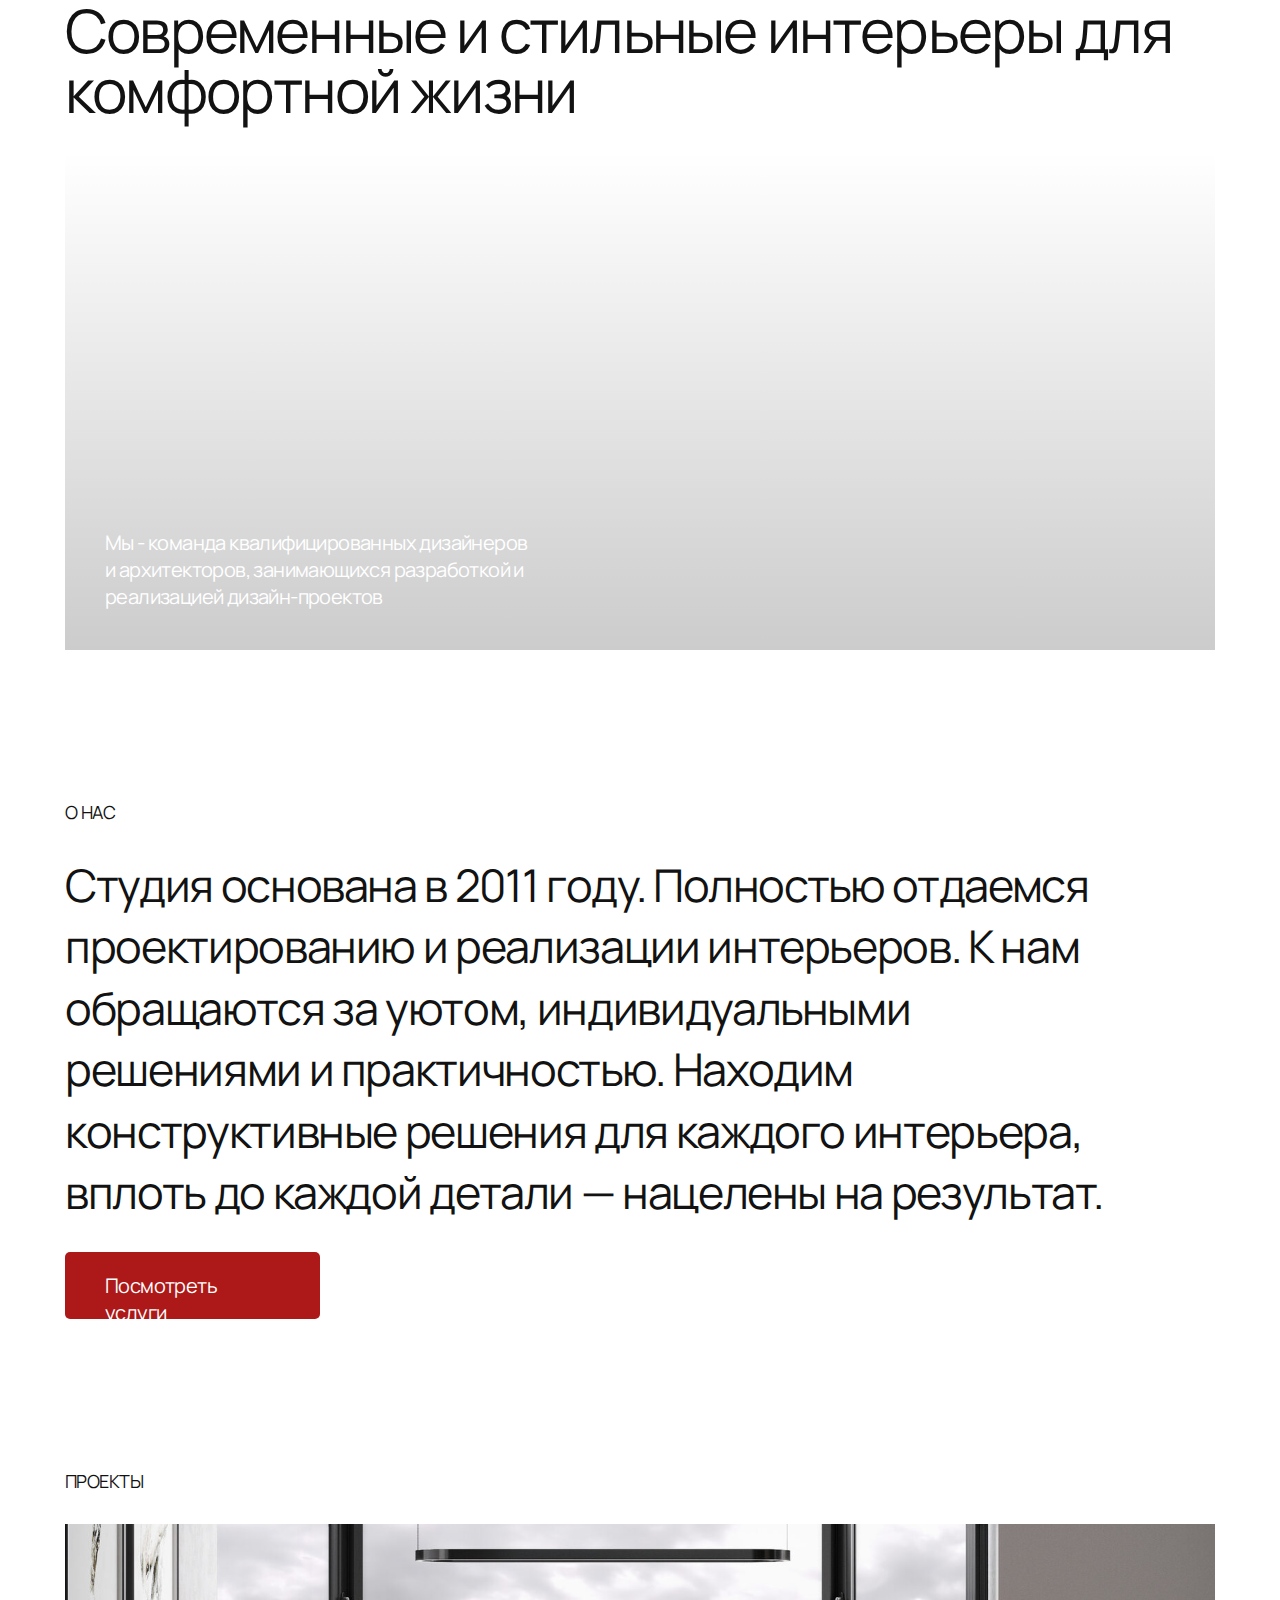
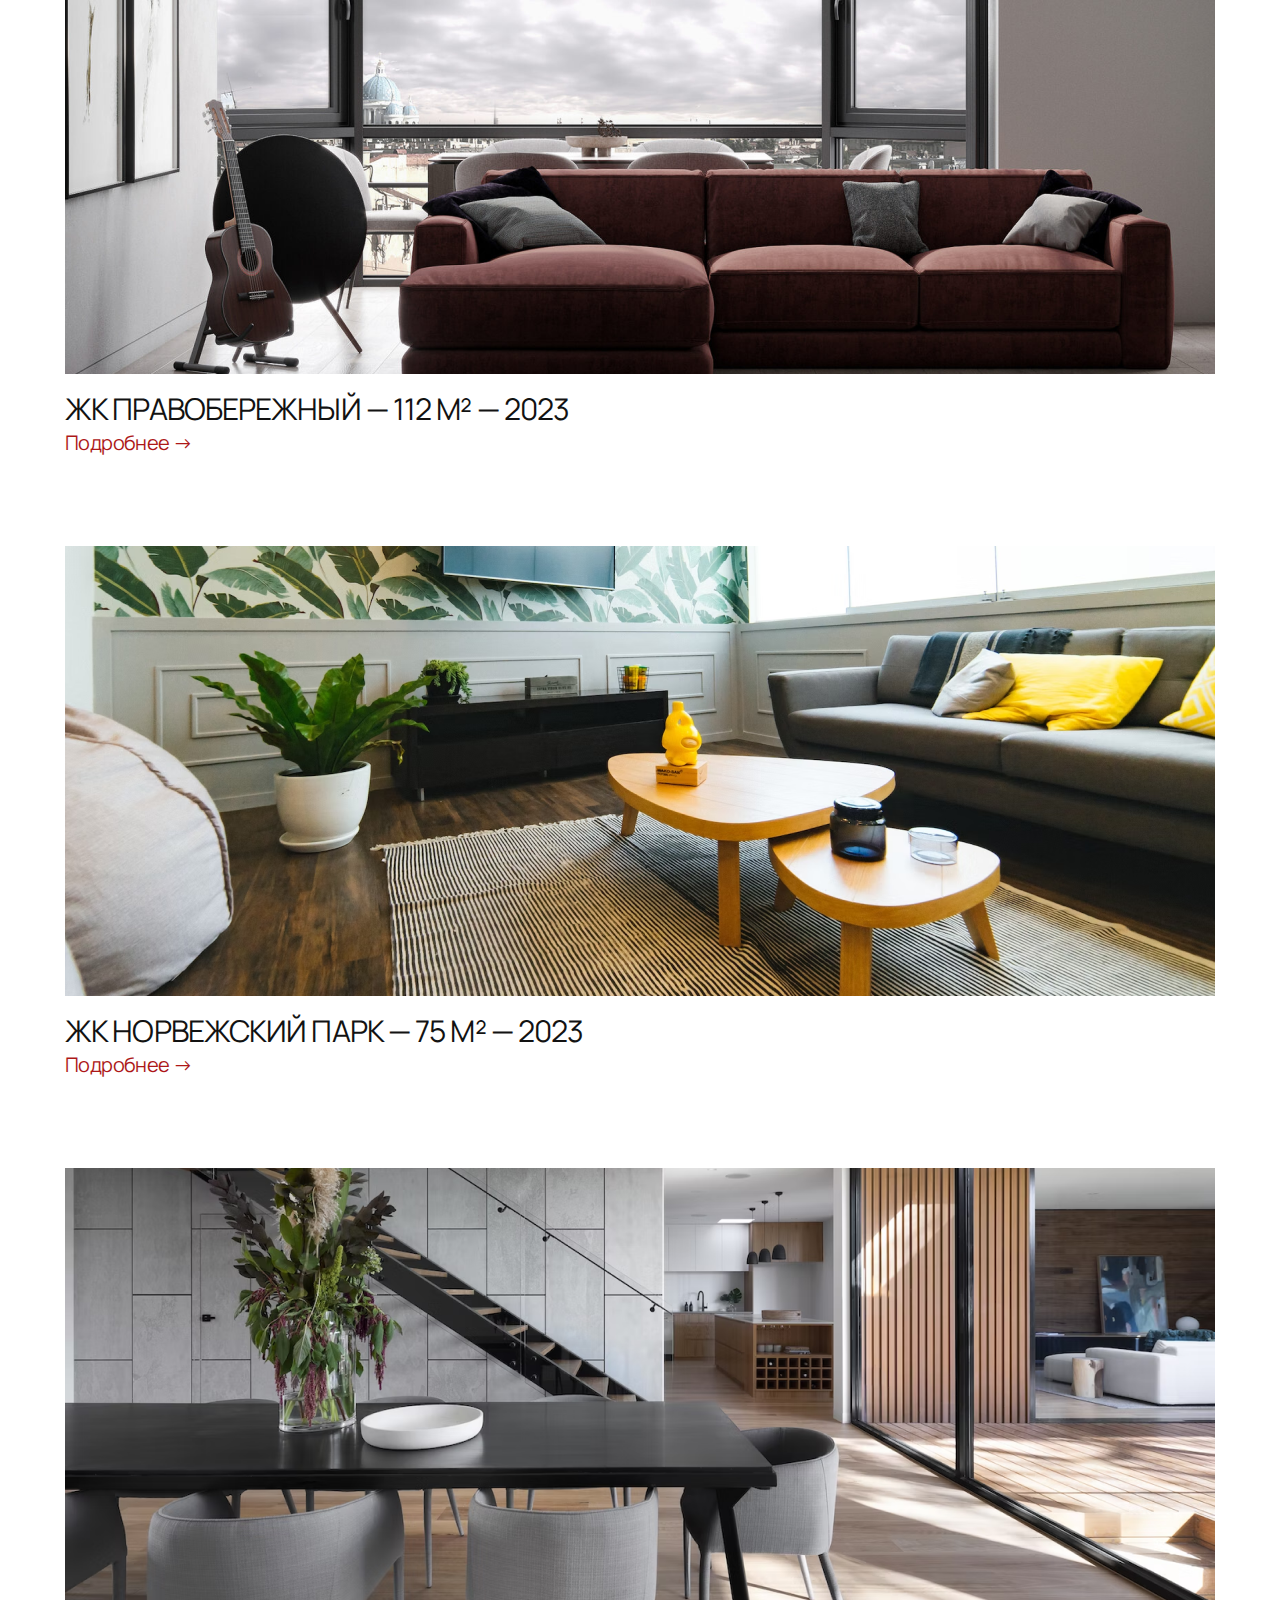
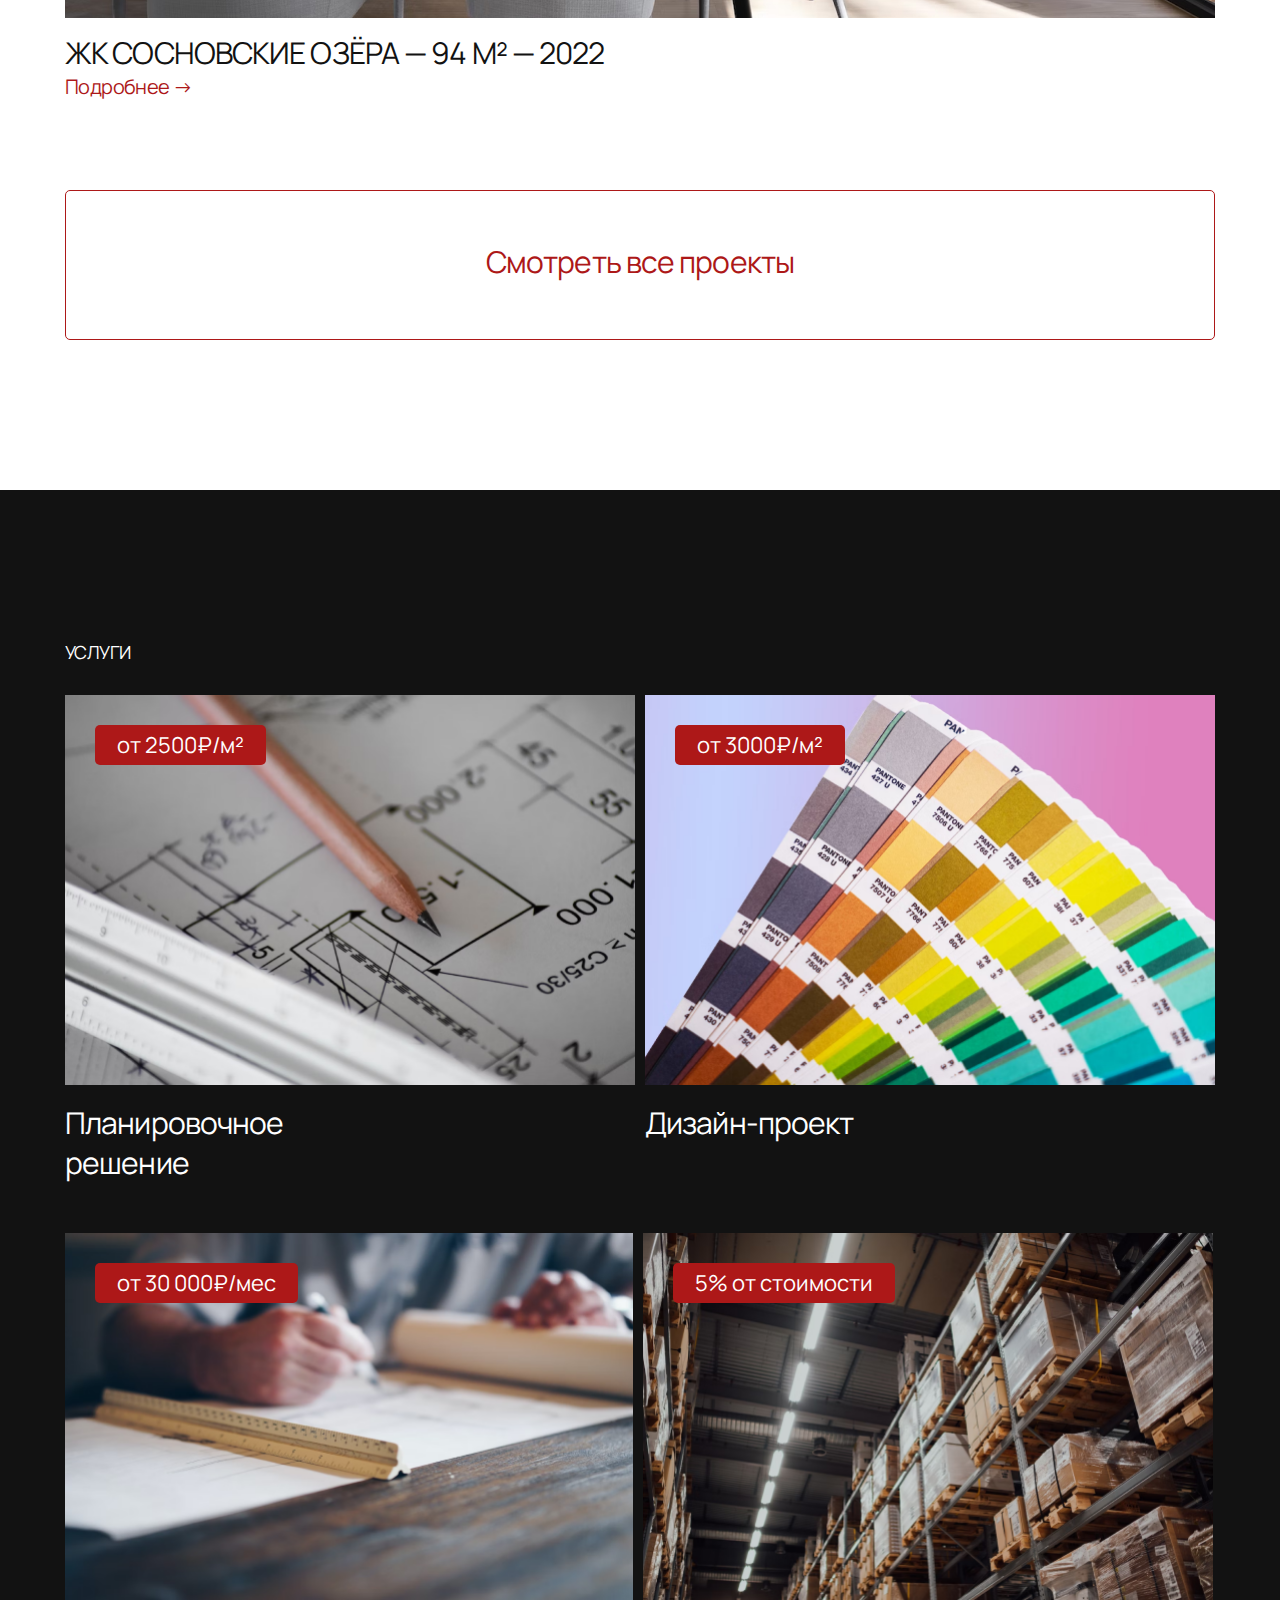
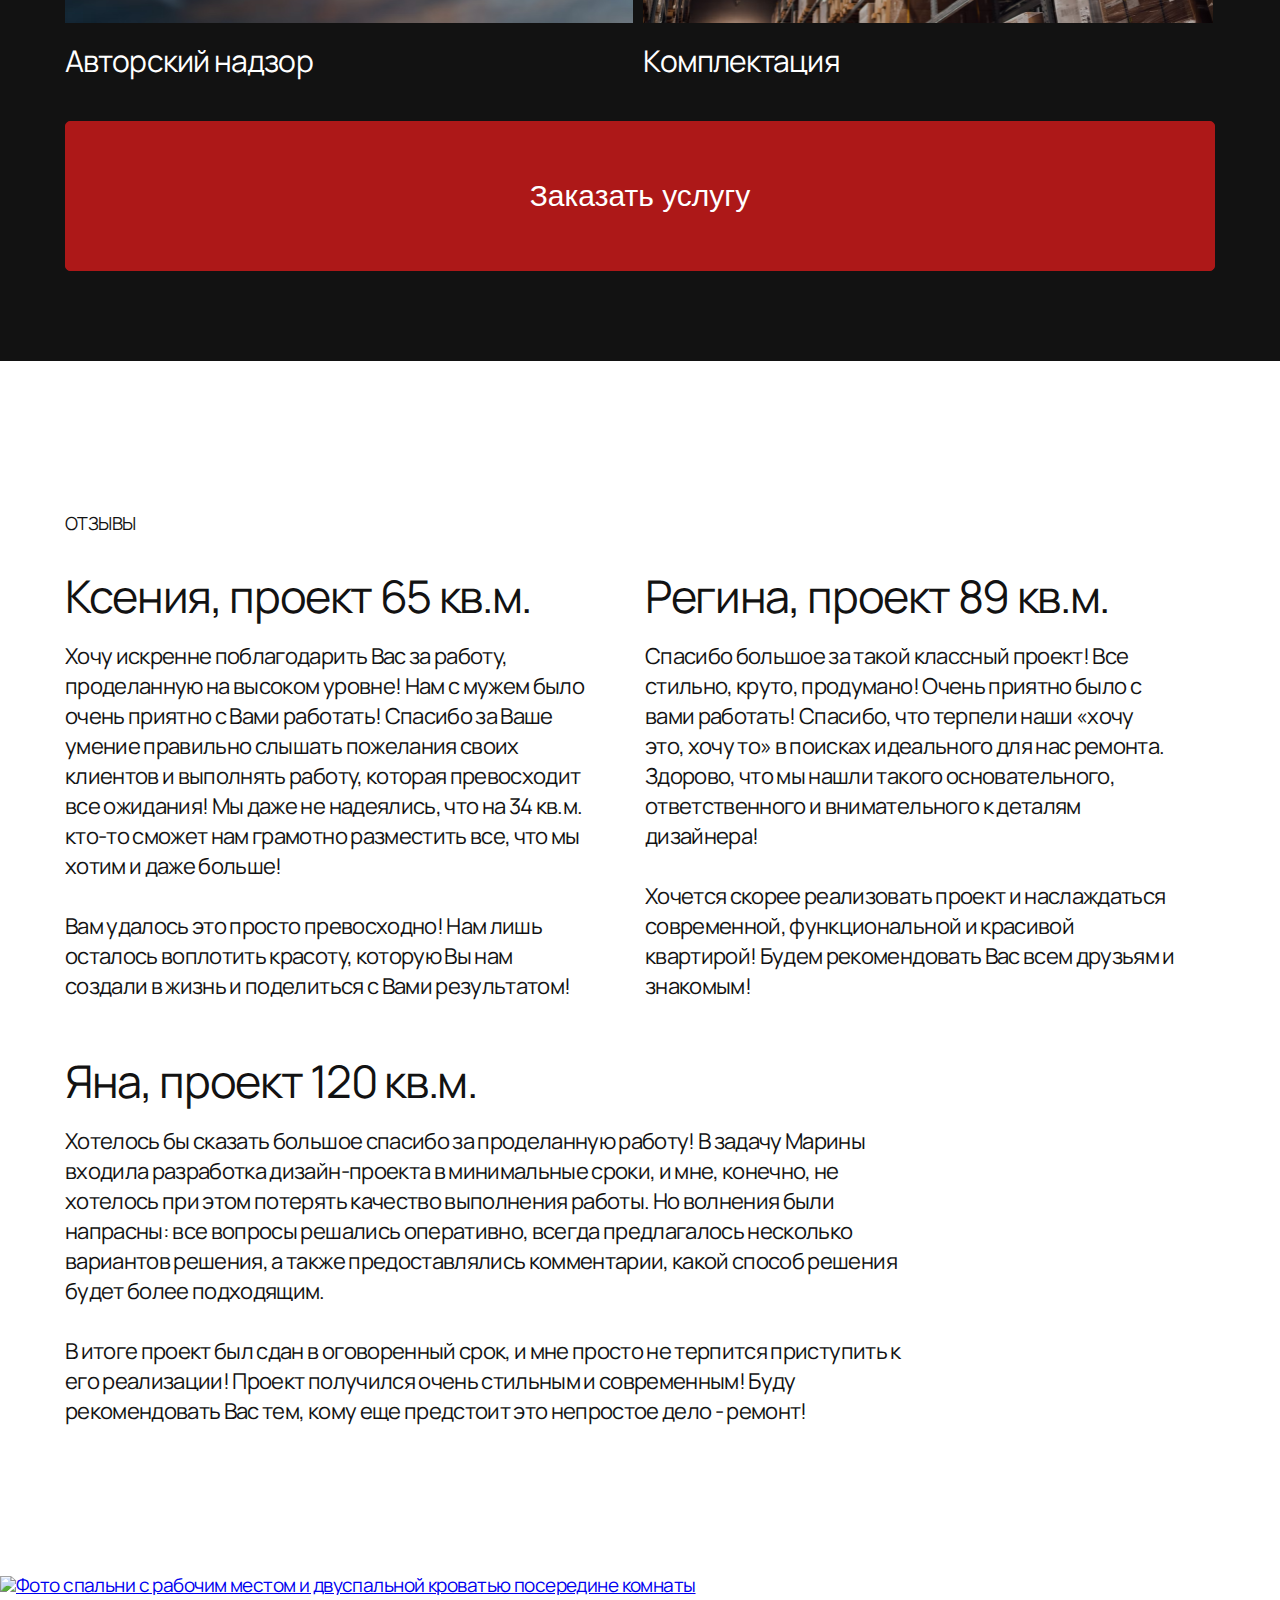
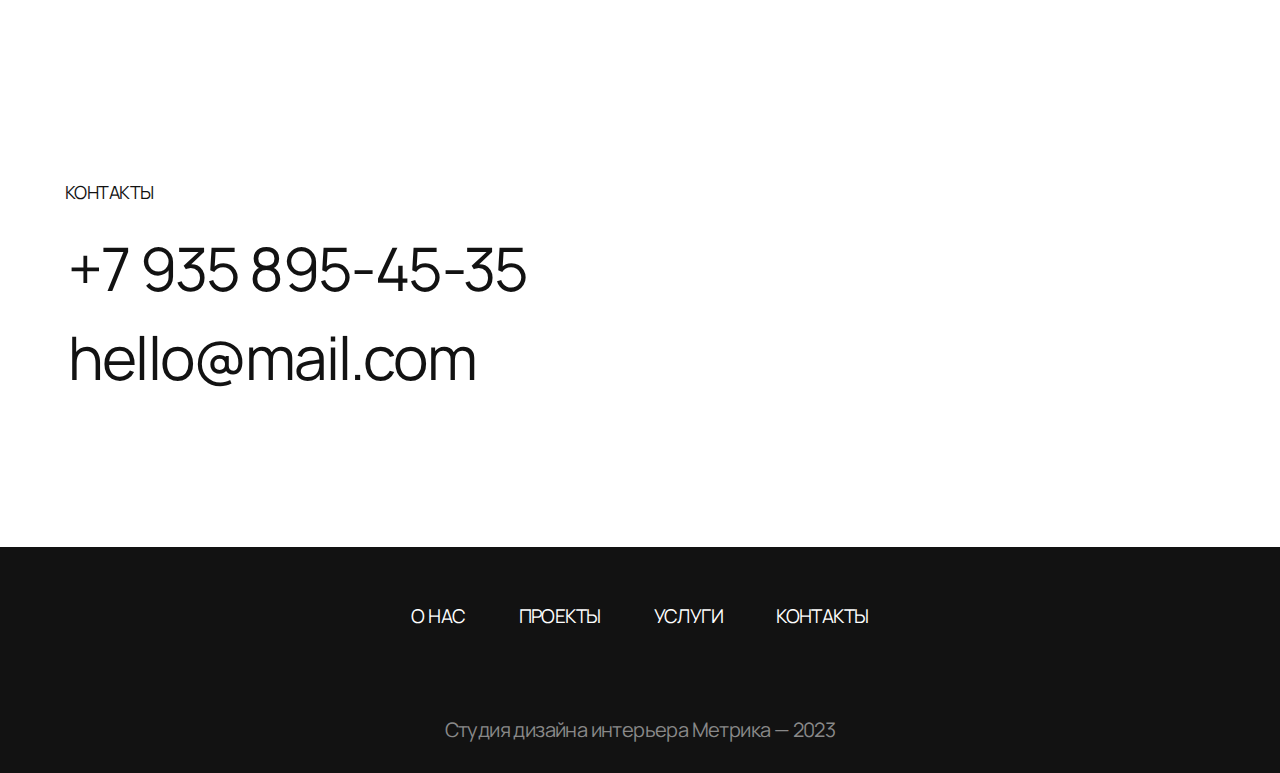
==== index.html @ 6e8b9c4d "adaptive fix" ====
<!DOCTYPE html>
<html lang="en">

<head>
    <link rel="stylesheet" href="Styles/reset.css">
    <link href="https://fonts.googleapis.com/css2?family=Manrope:wght@400&display=swap" rel="stylesheet">
    <meta charset="UTF-8">
    <meta http-equiv="X-UA-Compatible" content="IE=edge">
    <meta name="viewport" content="width=device-width, initial-scale=1.0">
    <link rel="preconnect" href="https://fonts.googleapis.com">
    <link rel="preconnect" href="https://fonts.gstatic.com" crossorigin>
    <link rel="stylesheet" href="Styles/style.css">
    <link rel="stylesheet" href="Styles/tablet.css">
    <link rel="stylesheet" href="Styles/mobile.css">
    <link rel="icon" href="./Resources/Objects/Metrica_favicon/Favicon-logo.png">
    <title>Metrica</title>
</head>

<body id="body">

    <!-- <header class="header container">
        <a href="index.html">
            <img class="header__logo" src="Resources/Objects/Metrica_logo/Metrica_logo.png"
                alt="Логотип студии дизайна интерьера Метрика"
                srcset="Resources/Objects/Metrica_logo/Metrica_logo@2x.png 2x">
        </a>

        <nav class="header__navigation">
            <a class="link" href="#about-us">О нас</a>
            <a class="link" href="#project">Проекты</a>
            <a class="link" href="#service">Услуги</a>
            <a class="link" href="#contact">Контакты</a>
        </nav>
    </header>
<main class="main">
    <nav id="mobile-header">
        <a class="link" href="#about-us">О нас</a>
        <a class="link" href="#project">Проекты</a>
        <a class="link" href="#service">Услуги</a>
        <a class="link" href="#contact">Контакты</a>
        <div id="toggle" class="header__toggle">
            <input class="header__input" type="checkbox">
            <span class="header__span"></span>
        </div>
    </nav> -->

    <div id="blackout"></div> <!-- Затемнение при активации мобильного меню -->

    <div class="wrapper">
        <div class="main  container">
            <h1 class="h1">Современные и стильные интерьеры для комфортной жизни</h1>
            <div class="main__image">
                <p class="main__paragraph">Мы - команда квалифицированных дизайнеров и архитекторов, занимающихся
                    разработкой и реализацией
                    дизайн-проектов</p>
            </div>
        </div>
    </div>

    <div class="wrapper">
        <div id="about-us" class="about-us container">
            <h2 class="h2">О нас</h2>
            <p class="about-us__paragraph">Студия основана в 2011 году. Полностью отдаемся проектированию и реализации
                интерьеров. К нам обращаются за уютом, индивидуальными решениями и практичностью. Находим конструктивные
                решения для каждого интерьера, вплоть до каждой детали — нацелены на результат.</p>
            <a class="about-us__link" href="/">Посмотреть услуги</a>
        </div>
    </div>


    <div class="wrapper">
        <div id="project" class="project container wrapper">
            <h2 class="h2">Проекты</h2>
            <div class="project__item">
                <img class="project__image" src="Resources/Photos/RC-Pravoberezhny/RC-Pravoberezhny.png"
                    alt="Фото квартиры с угловым диваном и панорамными окнами"
                    srcset="Resources/Photos/RC-Pravoberezhny/RC-Pravoberezhny@2x.png 2x">
                <h3 class="project__h3 h3">ЖК правобережный — <span class="span">112 м²</span> — 2023</h3>
                <a class="project__link" href="">Подробнее →</a>
            </div>
            <div class="project__item">
                <img class="project__image" src="Resources/Photos/RC-Norvezhskiy-park/RC-Norvezhskiy-park.png"
                    alt="Фото гостиной с двойным деревянным столиком, настенным телевизором, диваном и пуфиками"
                    srcset="Resources/Photos/RC-Norvezhskiy-park/RC-Norvezhskiy-park@2x.png x2">
                <h3 class="project__h3 h3">ЖК норвежский парк — <span class="span">75 м²</span> — 2023</h3>
                <a class="project__link" href="">Подробнее →</a>
            </div>
            <div class="project__item">
                <img class="project__image" src="Resources/Photos/RC-Sosnovskie-ozera/RC-Sosnovskie-ozera.png"
                    alt="Фото квартиры с обзорным видом на кухню, лаунж-зону и обеденный стол"
                    srcset="Resources/Photos/RC-Sosnovskie-ozera/RC-Sosnovskie-ozera@2x.png x2">
                <h3 class="project__h3 h3">ЖК сосновские озёра —<span class="span"> 94 м²</span> — 2022</h3>
                <a class="project__link" href="">Подробнее →</a>
            </div>
            <a class="project__show-all full-container-btn" href="">Смотреть все проекты</a>
        </div>
    </div>


    <div class="black-background">
        <div class="wrapper">
            <div class="container">
                <div id="service" class="service ">
                    <h2 class="service__h2 h2">Услуги</h2>
                    <div class=" service__flex">
                        <div class="service__item">
                            <img class="service__image" src="Resources/Photos/Planning-decision/Planning-decision.png"
                                srcset="Resources/Photos/Planning-decision/Planning-decision@2x.png x2">
                            <div class="service__price">от 2500₽/м²</div>
                            <h3 class="service__h3 h3">Планировочное решение</h3>
                        </div>
                        <div class="service__item">
                            <img class="service__image" src="Resources/Photos/Project-design/Project-design.png"
                                srcset="Resources/Photos/Project-design/Project-design@2x.png x2">
                            <div class="service__price">от 3000₽/м²</div>
                            <h3 class="service__h3 h3">Дизайн-проект</h3>
                        </div>
                        <div class="service__item">
                            <img class="service__image"
                                src="Resources/Photos/Author's-supervision/Author's-supervision.png"
                                srcset="Resources/Photos/Project-design/Author's-supervision@2x.png x2">
                            <div class="service__price">от 30 000₽/мес</div>
                            <h3 class="service__h3 h3">Авторский надзор</h3>
                        </div>
                        <div class="service__item">
                            <img class="service__image" src="Resources/Photos/Equipment/Equipment.png"
                                srcset="Resources/Photos/Equipment/Equipment@2x.png x2">
                            <h3 class="service__h3 h3">Комплектация</h3>
                            <div class="service__price">5% от стоимости</div>
                        </div>
                    </div>
                    <button class="service__btn full-container-btn">Заказать услугу</button>
                </div>
            </div>
        </div>
    </div>

    <div class="wrapper">
        <div class="comments container">
            <h2 class="comments__h2 h2">Отзывы</h2>
            <div class="comments__flex ">
                <div class="comment__item">
                    <p class="comment__header">Ксения, проект 65 кв.м.</p>
                    <p class="comment__text">Хочу искренне поблагодарить Вас за работу, проделанную на высоком уровне!
                        Нам с
                        мужем было очень приятно с Вами работать! Спасибо за Ваше умение правильно слышать пожелания
                        своих
                        клиентов и выполнять работу, которая превосходит все ожидания! Мы даже не надеялись, что на 34
                        кв.м.
                        кто-то сможет нам грамотно разместить все, что мы хотим и даже больше!<br><br>
                        Вам удалось это просто превосходно! Нам лишь осталось воплотить красоту, которую Вы нам создали
                        в
                        жизнь и поделиться с Вами результатом!
                    </p>
                </div>
                <div class="comment__item">
                    <p class="comment__header">Регина, проект 89 кв.м.</p>
                    <p class="comment__text">Спасибо большое за такой классный проект! Все стильно, круто, продумано!
                        Очень
                        приятно было с вами работать! Спасибо, что терпели наши «хочу это, хочу то» в поисках идеального
                        для
                        нас ремонта. Здорово, что мы нашли такого основательного, ответственного и внимательного к
                        деталям
                        дизайнера!<br><br>
                        Хочется скорее реализовать проект и наслаждаться современной, функциональной и красивой
                        квартирой!
                        Будем рекомендовать Вас всем друзьям и знакомым!</p>
                </div>
                <div class="comment__item">
                    <p class="comment__header">Яна, проект 120 кв.м.</p>
                    <p class="comment__text">Хотелось бы сказать большое спасибо за проделанную работу! В задачу Марины
                        входила разработка дизайн-проекта в минимальные сроки, и мне, конечно, не хотелось при этом
                        потерять
                        качество выполнения работы. Но волнения были напрасны: все вопросы решались оперативно, всегда
                        предлагалось несколько вариантов решения, а также предоставлялись комментарии, какой способ
                        решения
                        будет более подходящим.<br><br>
                        В итоге проект был сдан в оговоренный срок, и мне просто не терпится приступить к его
                        реализации!
                        Проект получился очень стильным и современным! Буду рекомендовать Вас тем, кому еще предстоит
                        это
                        непростое дело - ремонт!</p>
                </div>
            </div>
        </div>
    </div>

    <div class="single-project">
        <a href="/">
            <img class="single-project__image" src="Resources/Photos/RC-Lesnoy-peyzazh/RC-Lesnoy-peyzazh.png"
                alt="Фото спальни с рабочим местом и двуспальной кроватью посередине комнаты"
                srcset="Resources/Photos/RC-Lesnoy-peyzazh/RC-Lesnoy-peyzazh@2x.png x2">
                
            <div class="wrapper">
                <div class="container">
                    <p class="single-project__paragraph">Проект двухкомнатной квартиры в ЖК Лесной Пейзаж</p>
                </div>
            </div>
        </a>
    </div>


    <div class="wrapper">
        <div id="contact" class="contact  container">
            <h2 class="h2">Контакты</h2>
            <a class="contact__link" href="tel:+79358954535">+7 935 895-45-35</a>
            <a class="contact__link" href="mailto:mail@htmlacademy.ru">hello@mail.com</a>
        </div>
    </div>
    </main>


    <footer class="footer black-background">
        <nav class="footer__navigation">
            <a class="footer__link" href="#about-us">О нас</a>
            <a class="footer__link" href="#project">Проекты</a>
            <a class="footer__link" href="#service">Услуги</a>
            <a class="footer__link" href="#contact">Контакты</a>
        </nav>
        <p class="footer__paragraph">Студия дизайна интерьера Метрика — 2023</p>
    </footer>
    </div>

    <script src="Scripts/script.js"></script>
</body>

</html>
---- Styles/style.css ----
html {
  scroll-behavior: smooth;
  font-family: "Manrope";
  font-size: 62.5%;
  color: #121212;
}

body {
  font-size: 19px;
  align-items: center;
  font-weight: 400;
  font-style: normal;
}

h1,
h2,
h3,
h4,
h5,
h6,
p,
a {
  letter-spacing: -0.03em;
}

.span {
  white-space: nowrap;
}

.wrapper {
  display: flex;
  flex-direction: column;
  justify-content: center;
  align-items: center;
  font-family: "Manrope";
  font-style: normal;
  margin: 0 33px;
  
}



.container {
  max-width: 1150px;
  width: 100%;
  margin: 0 33px;
}

.header {
  width: 100%;
  display: flex;
  justify-content: space-between;
  flex-wrap: wrap;
  margin-bottom: 70px;
  margin-top: 37px;
}

.header__logo {
  width: 127px;
  height: 20px;
}

.header__navigation {
  display: flex;
  flex-wrap: wrap;
  gap: 60px;
}

.header__right ::after {
  width: 100px;
  height: 100px;
}

.link {
  color: #121212;
  transition: all 0.3s;
  font-size: 18px;
  text-decoration: none;
  text-transform: uppercase;
}

.link:hover {
  transition: all 0.3s;
  opacity: 0.5;
  border-bottom: 1px solid #121212;
}

.link:visited {
  color: #121212;
}

.main {
  display: flex;
  flex-direction: column;
  margin-bottom: 150px;
  width: 100%;
}

.h1 {
  font-size: 60px;
  line-height: 60px;
  margin-bottom: 30px;
}

.main__image {
  display: flex;
  align-items: end;
  background: linear-gradient(
      180deg,
      rgba(0, 0, 0, 0) 0%,
      rgba(0, 0, 0, 0.2) 100%
    ),
    url(../Resources/Photos/Chair.png) center center/cover no-repeat;
  width: 100%;
  height: 50vw;
  max-height: 500px;
}

.main__paragraph {
  color: #fff;
  max-width: 430px;
  margin: 40px;
  font-size: 20px;
  line-height: 27px;
}

.h2 {
  font-size: 18px;
  line-height: 25px;
  margin-bottom: 30px;
  justify-content: start;
  text-transform: uppercase;
}

.about-us {
  width: 100%;
  display: flex;
  flex-direction: column;
  margin-bottom: 150px;
}

.about-us__paragraph {
  max-width: 1050px;
  font-size: 45px;
  line-height: 61.47px;
  margin-bottom: 28px;
}

.about-us__link {
  background-color: #ad1818;
  width: 255px;
  height: 67px;
  color: #fff;
  padding: 20px 40px;
  text-decoration: none;
  font-size: 20px;
  line-height: 27px;
  border-radius: 5px;
  transition: 0.3s;
}

.about-us__link:hover {
  opacity: 1;
  border-bottom: none;
}

.project {
  width: 100%;
  display: flex;
  flex-direction: column;
  margin-bottom: 150px;
  align-items: normal;
}

.project__item {
  margin-bottom: 90px;
}

.project__image {
  object-fit: cover;
  object-position: 0 -228px;
  width: 100%;
  max-height: 450px;
  margin-bottom: 12px;
}

.project__h3 {
  text-transform: uppercase;
}

.h3 {
  font-size: 30px;
  line-height: 40px;
}

.project__link {
  border: none;
  color: #ad1818;
  text-decoration: none;
  font-size: 20px;
  line-height: 27px;
  margin-bottom: 90px;
  transition: 0.3s;
}

.project__link:hover {
  opacity: 1;
}

.full-container-btn {
  cursor: pointer;
  width: 100%;
  height: 150px;
  font-size: 30px;
  text-align: center;
  padding-top: 56px;
  padding-bottom: 56px;
  text-decoration: none;
  border-radius: 5px;
  transition: 0.3s;
}

.full-container-btn:hover {
  opacity: 1;
  text-decoration: none;
  transition: 0.3s;
}

.project__show-all {
  border: 1px solid #ad1818;
  text-decoration: none;
  color: #ad1818;
}

.project__show-all:hover {
  color: #fff;
  background-color: #ad1818;
}

.service {
  margin-top: 150px;
  display: flex;
  flex-direction: column;
  justify-content: center;
  color: #fff;
  background-color: #121212;
  align-items: start;
  margin-bottom: 90px;
}

.service__flex {
  display: flex;
  flex-direction: row;
  flex-wrap: wrap;
  gap: 10px;
}

.service__item {
  position: relative;
  max-width: 570px;
  margin-bottom: 40px;
}

.service__h3 {
  max-width: 340px;
}

.service__image {
  width: 100%;
  height: 390px;
  object-fit: cover;
  margin-bottom: 15px;
}

.service__price {
  position: absolute;
  color: #fff;
  background: #ad1818;
  border-radius: 5px;
  top: 30px;
  left: 30px;
  font-size: 22px;
  line-height: 30px;
  padding: 5px 22px;
  width: fit-content;
}

.service__btn {
  border: 1px solid #ad1818;
  color: #fff;
  background-color: #ad1818;
}

.comments {
  margin: 150px 0;
  width: 100%;
}

.comments__flex{
  display: flex;
  flex-direction: row;
  flex-wrap: wrap;
  gap: 50px;
}

.comment__item {
  max-width: 530px;
}

.comment__item:nth-last-child(1){
  max-width: 860px;
}

.comment__header {
  font-size: 45px;
  line-height: 60px;
  margin-bottom: 15px;
}

.comment__text {
  font-size: 22px;
  line-height: 30px;
}

.single-project {
  position: relative;
}

.single-project__image {
  width: 100%;
  max-height: 717px;
  object-fit: cover;
}

.single-project:hover {
  opacity: 1;
  border-bottom: none;
}

.single-project__paragraph {
  position: absolute;
  color: #fff;
  font-size: 30px;
  line-height: 41px;
  max-width: 440px;
  bottom: 60px;
}

.black-background {
  background: #121212;
}

.contact {
  position: relative;
  display: flex;
  flex-direction: column;
  margin-bottom: 134px;
  width: 100%;
}

.contact::before {
  content: "";
  width: 13px;
  height: 22px;
  background: url(../Resources/Objects/Phone_logo/Phone_logo@2x.png) center
    center/cover no-repeat;
  margin-bottom: 13px;
  margin-top: 150px;
}

.contact__h3 {
  text-transform: uppercase;
  font-size: 60px;
  line-height: 60px;
  margin-bottom: 30px;
}

.contact__link {
  width: fit-content;
  color: #121212;
  text-decoration: none;
  font-size: 60px;
  line-height: 60px;
  margin-bottom: 23px;
  transition: 0.3s;
  border: 03px solid transparent;
}

.contact__link:hover {
  transition: all 0.3s;
  opacity: 0.5;
  border-bottom: 03px solid #121212;
}

footer {
  padding-top: 60px;
  display: flex;
  flex-direction: column;
  align-items: center;
  flex-wrap: wrap;
}

.footer__navigation {
  margin-bottom: 90px;
  display: flex;
  flex-direction: row;
  flex-wrap: wrap;
  gap: 53px;
}

.footer__link {
  color: #fff;
  transition: 0.3s;
  text-decoration: none;
  border-bottom: none;
  text-transform: uppercase;
}

.footer__link:hover {
  color: #898989;
  transition: 0.3s;
  border-bottom: none;
}

.footer__paragraph {
  color: #898989;
  font-size: 20px;
  line-height: 27px;
  margin-bottom: 30px;
}

.fixed {
  position: fixed;
}

#mobile-header {
  display: none;
}
---- Styles/tablet.css ----
@media (max-width: 960px) {
  .container {
    max-width: 930px;
    margin-left:15px;
    margin-right: 15px;
  }

  .wrapper {
    padding: 0;
    margin: 0;
  }

  .h1 {
    font-size: 50px;
  }

  .main__image {
    max-height: 400px;
  }

  .about-us__paragraph {
    max-width: 690px;
    font-size: 35px;
    line-height: 48px;
    margin-bottom: 30px;
  }

  .project {
    margin-bottom: 100px ;
  }

  .project__item {
    margin-bottom: 80px;
  }

  .project__item:nth-last-child(2) {
    margin-bottom: 100px;
  }

  .h3 {
    font-size: 25px;
    line-height: 34px;
  }

  .project__h3 {
    margin-bottom: 10px;
  }

  .project__image {
    object-position: 0 -90px;
    width: 100%;  
    height: 450px;
  }

  .service {
    margin-bottom: 120px;
  }

  .service__item {
    max-width: 460px;
    margin-bottom: 80px;
  }

  .service__image {
    height: 315px;
  }

  .comments {
    margin: 120px 0 50px 0;
  }

  .comments__flex {
    gap: 10px;
  }

  .comment__item {
    max-width: 460px;
  }

  .comment__item:nth-last-child(1){
    max-width: 700px;
  }

  .comment__header {
    font-size: 35px;
    line-height: 48px;
    margin-bottom: 25px;
  }

  .comment__text {
    font-size: 20px;
    line-height: 27px;
  }

  .comment__item {
    margin-bottom: 70px;
  }
}
---- Styles/mobile.css ----
@media (max-width: 500px) {
  .container {
    max-width: 350px;
    margin-left: 12px;
    margin-right: 12px;
  }

  .wrapper {
    padding: 0;
  }

  #mobile-header {
    display: flex;
    position: absolute;
    flex-direction: column;
    text-align: center;
    align-items: center;
    gap: 33px;
    margin: 0 auto;
    top: -117px;
    left: 0;
    right: 0;
    background: white;
    display: flex;
    transition: all 600ms ease-in-out;
    padding-bottom: 10px;
    z-index: 1;
  }

  #mobile-header.active {
    top: 93px;
    transition: all 600ms ease-in-out;
    padding-bottom: 33px;
  }

  .header__toggle {
    position: relative;
    width: 40px;
    height: 40px;
    transition: all 300ms ease-in-out;
  }

  .header__input {
    position: absolute;
    top: -10px;
    left: -10px;
    width: 50px;
    height: 50px;
    z-index: 1;
    opacity: 0;
    cursor: pointer;
  }

  .header__span::after,
  .header__span::before {
    position: absolute;
    display: block;
    content: "";
    background-color: #121212;
    transform: rotate(45deg);
    width: 25px;
    height: 5px;
    top: 5px;
    transition: all 800ms;
  }

  .arrow-animation {
    animation: bounce 5s;
  }

  .header__span::before {
    transform: rotate(-45deg);
    left: 15px;
  }

  .header__input:checked + .header__span::after {
    transform: rotate(-45deg);
    top: 3px;
  }

  .header__input:checked + .header__span::before {
    transform: rotate(45deg);
    top: 3px;
  }

  #blackout {
    visibility: hidden;
    position: absolute;
    display: block;
    width: 100%;
    height: 100vh;
    background-color: transparent;
    transition: all 400ms;
  }

  #blackout.blackout {
    visibility: inherit;
    display: block;
    width: 100%;
    height: 100vh;
    position: fixed;
    background-color: #121212;
    opacity: 50%;
    z-index: 0;
    transition: all 400ms;
  }

  .header__span {
    position: absolute;
    margin-top: 10px;
    left: 0;
  }

  .header {
    flex-direction: column;
    justify-content: center;
    align-content: center;
    gap: 50px;
    margin-bottom: 50px;
    background-color: #fff;
    z-index: 2;
    padding-top: 33px;
    margin-top: 0;
  }

  .header__navigation {
    display: none;
  }

  .link {
    width: fit-content;
    border-bottom: 1px solid transparent;
  }

  .header__logo {
    width: auto;
    height: 30px;
  }

  .main {
    margin-top: 33px;
    margin-bottom: 80px;
  }

  .h1 {
    font-size: 30px;
    line-height: 30px;
    font-weight: 500;
    margin-bottom: 25px;
    max-width: 325px;
  }

  .main__image {
    height: 300px;
  }

  .main__paragraph {
    max-width: 300px;
    margin: 15px;
    font-size: 16px;
    line-height: 22px;
  }

  .h2 {
    font-size: 14px;
    margin-bottom: 20px;
    text-align: start;
  }

  .about-us {
    margin-bottom: 80px;
  }

  .about-us__paragraph {
    font-size: 22px;
    line-height: 30px;
    max-width: 340px;
  }

  .about-us {
    margin-bottom: 80px;
  }

  .about-us__link {
    width: 100%;
    height: 50px;
    padding: 15px 47px;
    text-decoration: none;
    font-size: 16px;
    line-height: 22px;
    border-radius: 3.8px;
    text-align: center;
  }

  .project {
    margin-bottom: 144px;
  }

  .project__item {
    margin-bottom: 50px;
  }

  .project__image {
    margin-bottom: 20px;
    height: 250px;
    object-position: -20px 0;
    object-fit: cover;
  }

  .h3 {
    font-size: 18px;
    line-height: 25px;
    margin-bottom: 10px;
  }

  .project__link {
    font-size: 16px;
    line-height: 22px;
  }

  .full-container-btn {
    height: 100px;
    font-size: 22px;
    line-height: 30px;
    padding-top: 36px;
    padding-bottom: 36px;
  }

  .project__item:nth-child(4) {
    margin-bottom: 60px;
  }

  .project__show-all {
    height: fit-content;
    padding: 34px 0;
  }

  .service {
    margin-top: 80px;
    align-items: start;
    text-align: left;
    margin-bottom: 80px;
  }

  .service__flex {
    gap: 0;
  }

  .service__image {
    width: 100%;
    max-width: 350px;
    height: 240px;
    object-fit: cover;
    margin-bottom: 10px;
  }

  .service__item {
    margin-bottom: 50px;
  }

  .service__item:nth-child(5) {
    margin-bottom: 40px;
  }

  .service__price {
    top: 24px;
    left: 24px;
    padding: 5px 24px;
    border-radius: 4px;
    font-size: 14px;
    line-height: 19px;
  }

  .single-project {
    margin-bottom: 80px;
  }

  .single-project__image {
    height: 74vw;
    object-fit: cover;
  }

  .single-project__paragraph {
    color: #fff;
    max-width: 210px;
    font-size: 15px;
    line-height: 20px;
    position: absolute;
    left: 30px;
    bottom: 20px;
    margin-bottom: 0;
  }

  .comments {
    margin-top: 80px;
    margin-bottom: 0;
  }

  .comments__flex {
    gap: 0px;
    height: fit-content;
  }

  .comment__header {
    font-size: 25px;
    line-height: 34px;
    margin-bottom: 10px;
  }

  .comment__text {
    font-size: 16px;
    line-height: 22px;
  }

  .comment__item {
    margin-bottom: 80px;
  }

  .contact {
    margin-bottom: 0;
    width: 100%;
  }

  .contact::before {
    display: none;
  }

  .contact__link {
    text-align: center;
    width: 100%;
    font-size: 31px;
    line-height: 31px;
    margin-bottom: 40px;
    letter-spacing: -0.03em;
  }

  footer {
    margin-top: 0;
  }

  .footer__navigation {
    font-size: 14px;
    margin-top: 40px;
    margin-bottom: 40px;
    gap: 20px;
  }

  .footer__paragraph {
    font-size: 15px;
    line-height: 27px;
    margin-bottom: 40px;
  }
}
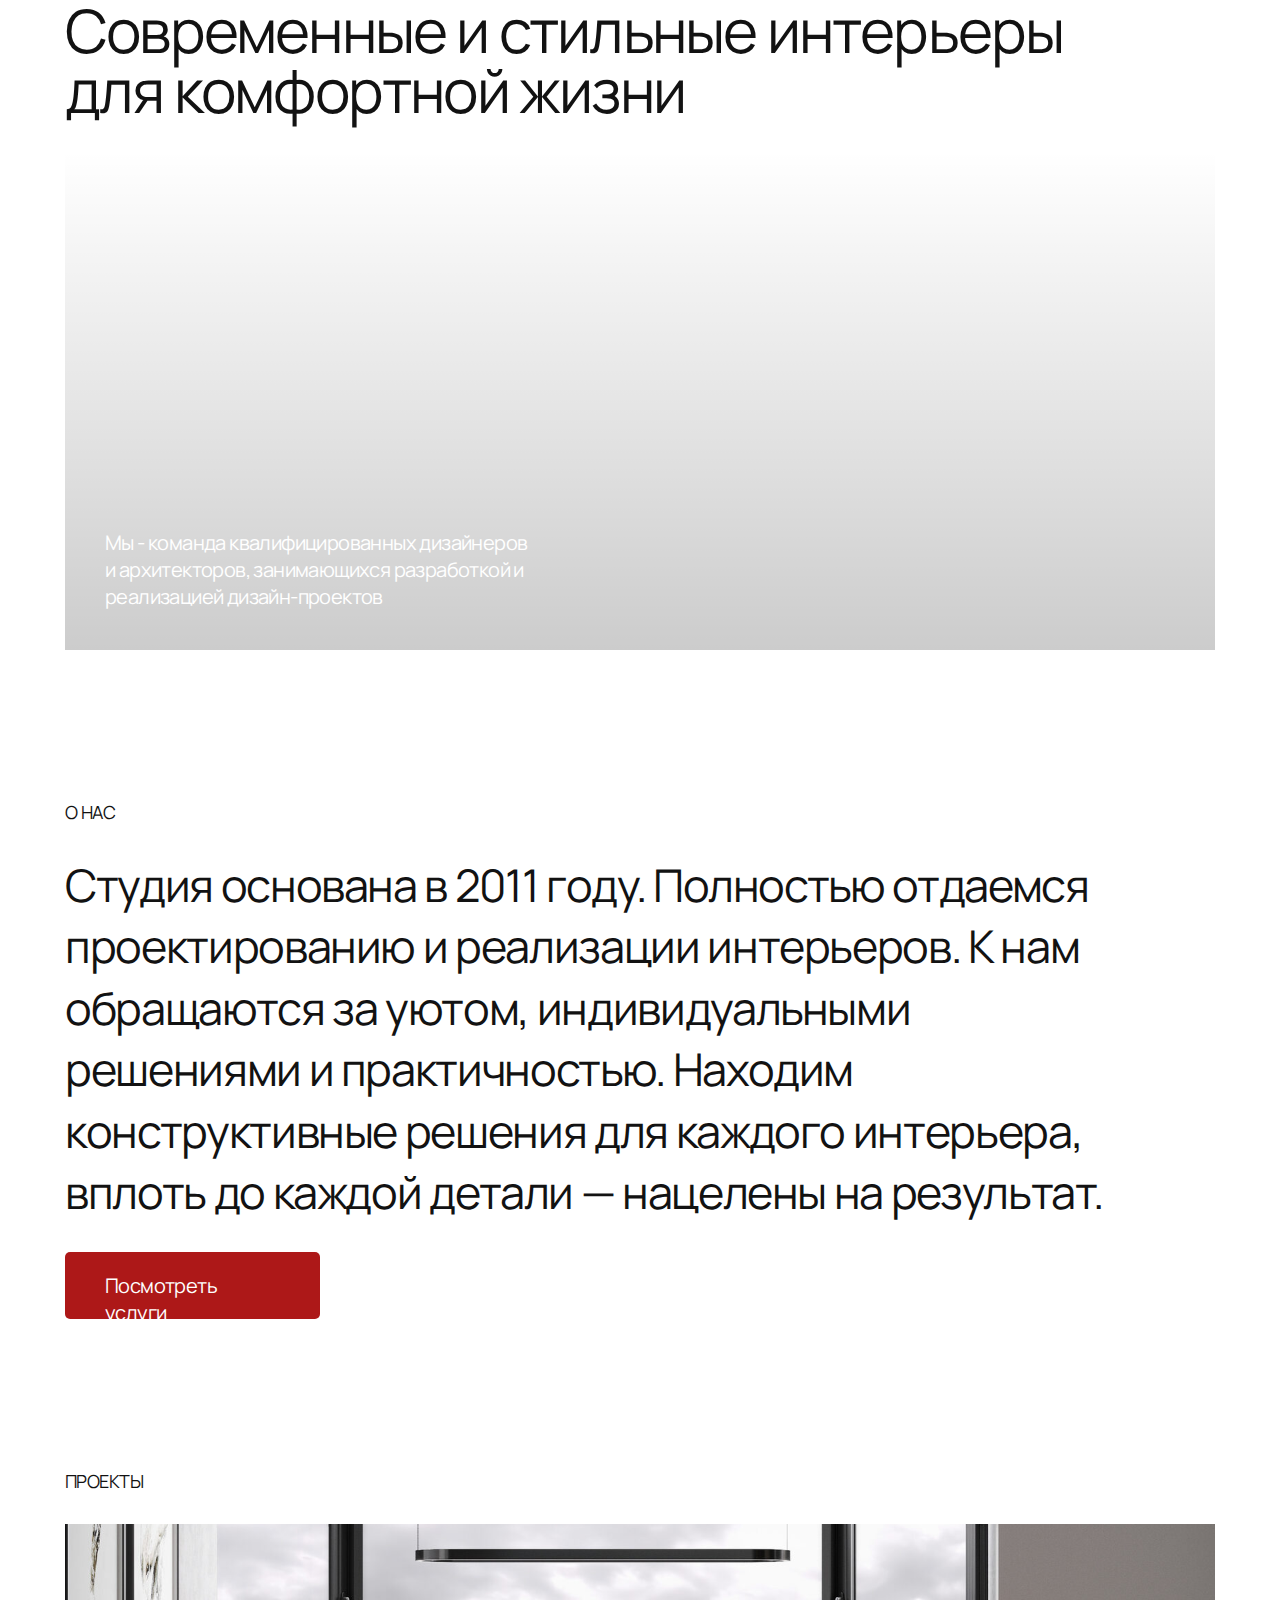
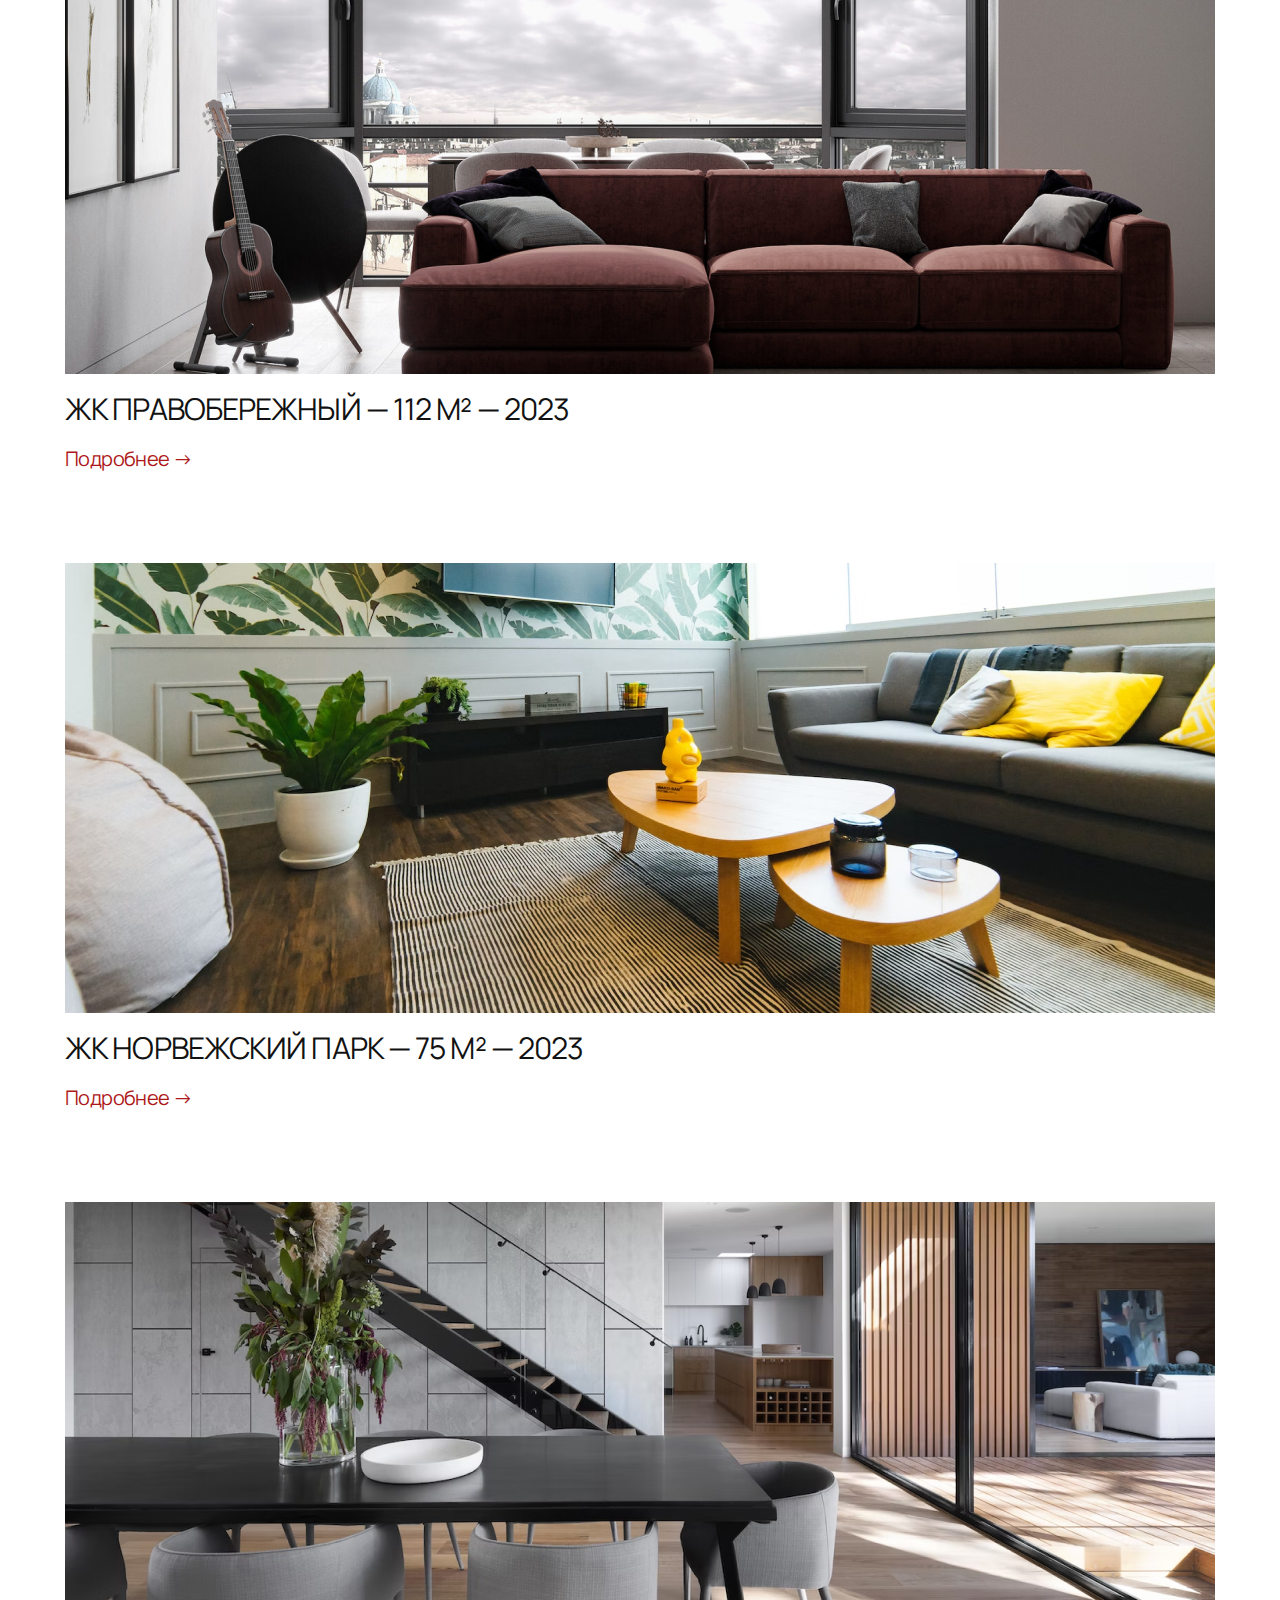
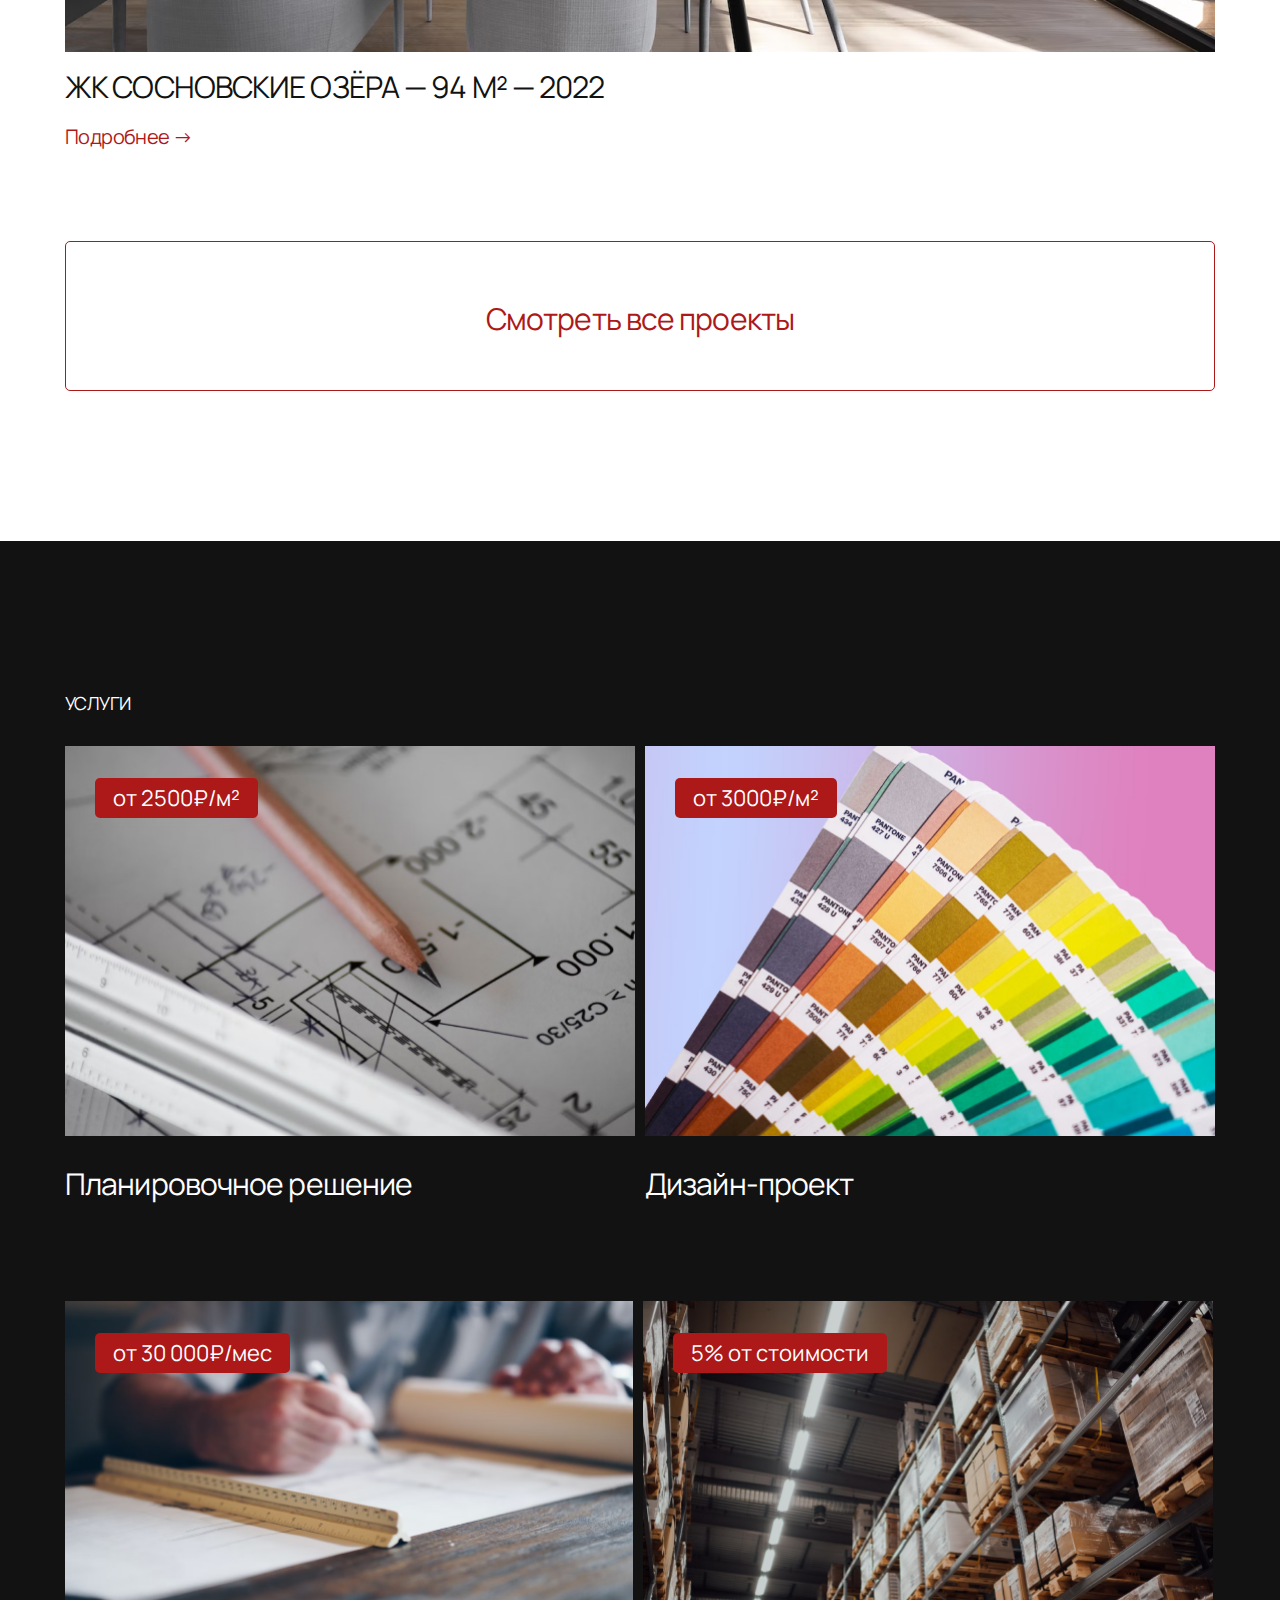
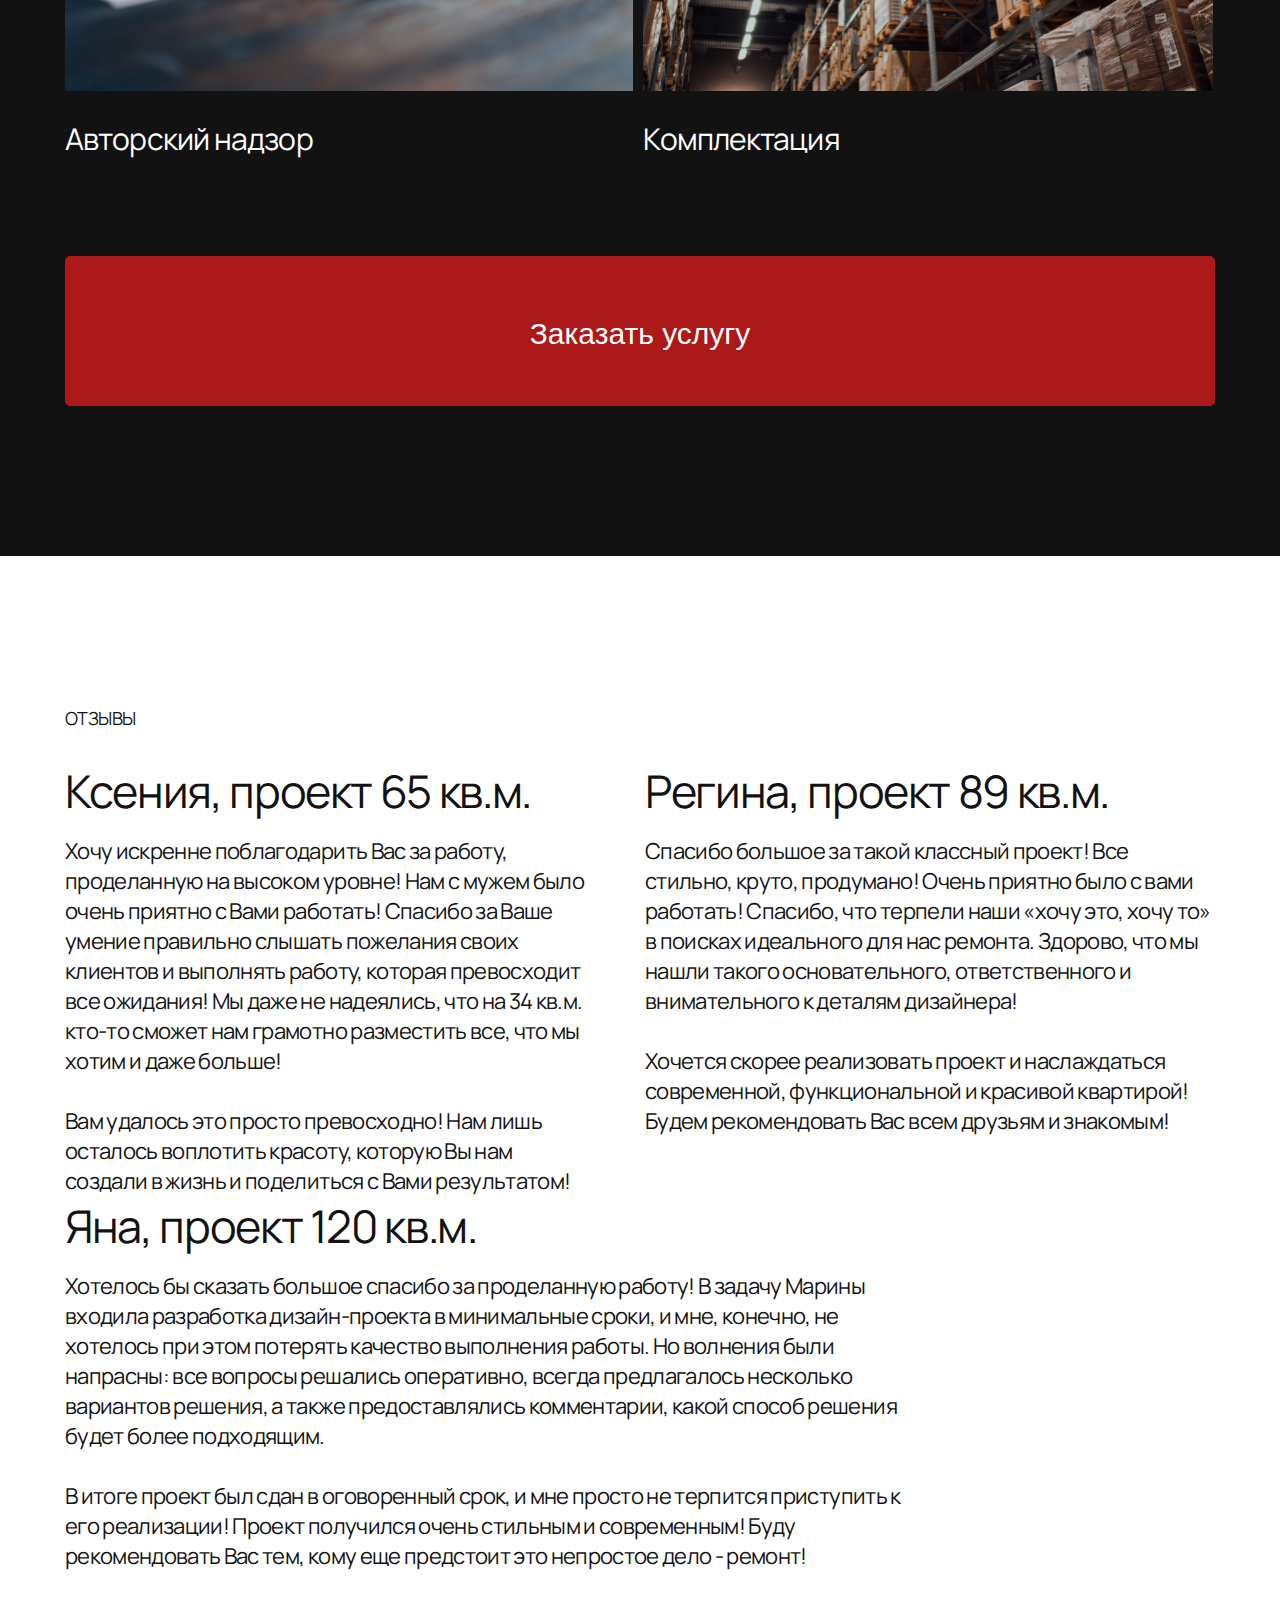
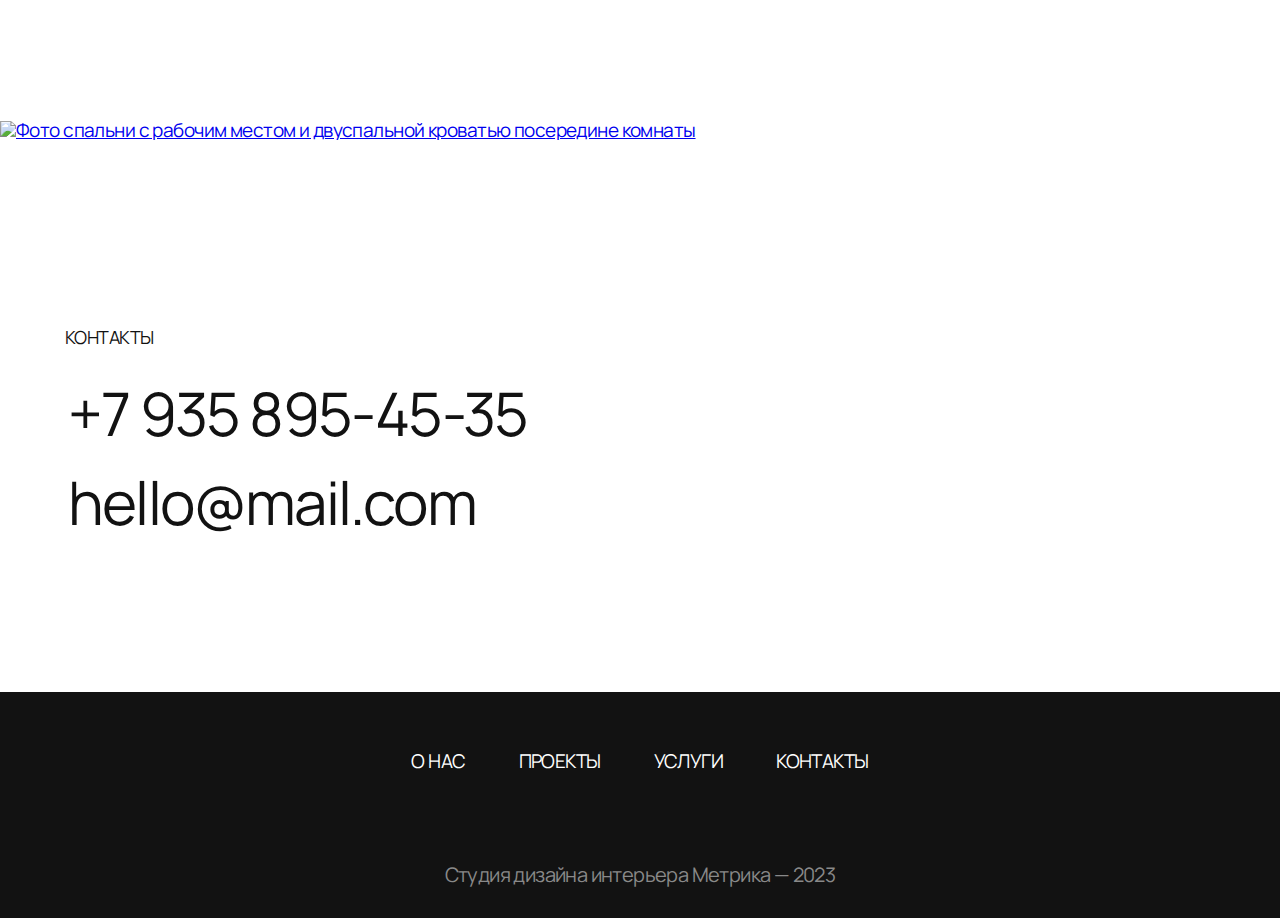
==== commit 0b3058ca: "flex-wrap fix" ====
--- a/index.html
+++ b/index.html
@@ -69,7 +69,7 @@
 
 
     <div class="wrapper">
-        <div id="project" class="project container wrapper">
+        <div id="project" class="project container">
             <h2 class="h2">Проекты</h2>
             <div class="project__item">
                 <img class="project__image" src="Resources/Photos/RC-Pravoberezhny/RC-Pravoberezhny.png"
@@ -115,6 +115,8 @@
                             <div class="service__price">от 3000₽/м²</div>
                             <h3 class="service__h3 h3">Дизайн-проект</h3>
                         </div>
+                    </div>
+                    <div class=" service__flex">
                         <div class="service__item">
                             <img class="service__image"
                                 src="Resources/Photos/Author's-supervision/Author's-supervision.png"
@@ -166,6 +168,8 @@
                         квартирой!
                         Будем рекомендовать Вас всем друзьям и знакомым!</p>
                 </div>
+            </div>
+            <div class="comments__flex ">
                 <div class="comment__item">
                     <p class="comment__header">Яна, проект 120 кв.м.</p>
                     <p class="comment__text">Хотелось бы сказать большое спасибо за проделанную работу! В задачу Марины
--- a/Styles/style.css
+++ b/Styles/style.css
@@ -35,10 +35,7 @@
   font-family: "Manrope";
   font-style: normal;
   margin: 0 33px;
-  
-}
-
-
+}
 
 .container {
   max-width: 1150px;
@@ -100,6 +97,7 @@
   font-size: 60px;
   line-height: 60px;
   margin-bottom: 30px;
+  max-width: 1000px;
 }
 
 .main__image {
@@ -191,6 +189,7 @@
 .h3 {
   font-size: 30px;
   line-height: 40px;
+  margin-bottom: 15px;
 }
 
 .project__link {
@@ -198,7 +197,7 @@
   color: #ad1818;
   text-decoration: none;
   font-size: 20px;
-  line-height: 27px;
+  line-height: 29px;
   margin-bottom: 90px;
   transition: 0.3s;
 }
@@ -212,9 +211,9 @@
   width: 100%;
   height: 150px;
   font-size: 30px;
+  line-height: 41px;
   text-align: center;
-  padding-top: 56px;
-  padding-bottom: 56px;
+  padding: 56px 0;
   text-decoration: none;
   border-radius: 5px;
   transition: 0.3s;
@@ -245,31 +244,28 @@
   color: #fff;
   background-color: #121212;
   align-items: start;
-  margin-bottom: 90px;
+  margin-bottom: 150px;
 }
 
 .service__flex {
   display: flex;
   flex-direction: row;
-  flex-wrap: wrap;
+  flex-wrap: nowrap;
   gap: 10px;
+  margin-bottom: 24px;
 }
 
 .service__item {
   position: relative;
   max-width: 570px;
-  margin-bottom: 40px;
-}
-
-.service__h3 {
-  max-width: 340px;
+  margin-bottom: 58px;
 }
 
 .service__image {
   width: 100%;
   height: 390px;
   object-fit: cover;
-  margin-bottom: 15px;
+  margin-bottom: 25px;
 }
 
 .service__price {
@@ -277,12 +273,11 @@
   color: #fff;
   background: #ad1818;
   border-radius: 5px;
-  top: 30px;
+  top: 32px;
   left: 30px;
   font-size: 22px;
   line-height: 30px;
-  padding: 5px 22px;
-  width: fit-content;
+  padding: 5px 18px;
 }
 
 .service__btn {
@@ -296,18 +291,18 @@
   width: 100%;
 }
 
-.comments__flex{
+.comments__flex {
   display: flex;
   flex-direction: row;
-  flex-wrap: wrap;
-  gap: 50px;
+  column-gap: 50px;
+  row-gap: 80px;
 }
 
 .comment__item {
   max-width: 530px;
 }
 
-.comment__item:nth-last-child(1){
+.comment__item:nth-last-child(1) {
   max-width: 860px;
 }
 
--- a/Styles/tablet.css
+++ b/Styles/tablet.css
@@ -1,21 +1,33 @@
 @media (max-width: 960px) {
   .container {
     max-width: 930px;
-    margin-left:15px;
-    margin-right: 15px;
   }
 
   .wrapper {
-    padding: 0;
+    padding: 15px;
     margin: 0;
   }
 
   .h1 {
     font-size: 50px;
+    max-width: 777px;
+  }
+
+  .main {
+    margin-bottom: 120px;
   }
 
   .main__image {
     max-height: 400px;
+  }
+
+  .main__paragraph {
+    max-width: 430px;
+    margin: 30px 40px;
+  }
+
+  .about-us {
+    margin-bottom: 120px;
   }
 
   .about-us__paragraph {
@@ -26,11 +38,11 @@
   }
 
   .project {
-    margin-bottom: 100px ;
+    margin-bottom: 106px;
   }
 
   .project__item {
-    margin-bottom: 80px;
+    margin-bottom: 78px;
   }
 
   .project__item:nth-last-child(2) {
@@ -48,7 +60,7 @@
 
   .project__image {
     object-position: 0 -90px;
-    width: 100%;  
+    width: 100%;
     height: 450px;
   }
 
@@ -56,13 +68,26 @@
     margin-bottom: 120px;
   }
 
+  .service__flex {
+    margin-bottom: 10px;
+  }
+
+  .service__price {
+    font-size: 20px;
+    line-height: 27px;
+    top: 33px;
+    left: 32px;
+    padding: 7px 23px;
+  }
+
   .service__item {
     max-width: 460px;
-    margin-bottom: 80px;
+    margin-bottom: 60px;
   }
 
   .service__image {
     height: 315px;
+    margin-bottom: 15px;
   }
 
   .comments {
@@ -77,7 +102,7 @@
     max-width: 460px;
   }
 
-  .comment__item:nth-last-child(1){
+  .comment__item:nth-last-child(1) {
     max-width: 700px;
   }
 
--- a/Styles/mobile.css
+++ b/Styles/mobile.css
@@ -1,12 +1,10 @@
 @media (max-width: 500px) {
   .container {
     max-width: 350px;
-    margin-left: 12px;
-    margin-right: 12px;
   }
 
   .wrapper {
-    padding: 0;
+    padding: 12px;
   }
 
   #mobile-header {
@@ -144,14 +142,14 @@
 
   .h1 {
     font-size: 30px;
-    line-height: 30px;
+    line-height: 32px;
     font-weight: 500;
     margin-bottom: 25px;
     max-width: 325px;
   }
 
   .main__image {
-    height: 300px;
+    height: 303px;
   }
 
   .main__paragraph {
@@ -163,7 +161,7 @@
 
   .h2 {
     font-size: 14px;
-    margin-bottom: 20px;
+    margin-bottom: 14px;
     text-align: start;
   }
 
@@ -197,7 +195,7 @@
   }
 
   .project__item {
-    margin-bottom: 50px;
+    margin-bottom: 47px;
   }
 
   .project__image {
@@ -236,7 +234,7 @@
   }
 
   .service {
-    margin-top: 80px;
+    margin-top: 78px;
     align-items: start;
     text-align: left;
     margin-bottom: 80px;
@@ -244,6 +242,7 @@
 
   .service__flex {
     gap: 0;
+    flex-wrap: wrap;
   }
 
   .service__image {
@@ -255,17 +254,17 @@
   }
 
   .service__item {
-    margin-bottom: 50px;
-  }
-
-  .service__item:nth-child(5) {
-    margin-bottom: 40px;
+    margin-bottom: 53px;
+  }
+
+  .service__item:nth-child(4) {
+    margin-bottom: 43px;
   }
 
   .service__price {
     top: 24px;
     left: 24px;
-    padding: 5px 24px;
+    padding: 5px 22px;
     border-radius: 4px;
     font-size: 14px;
     line-height: 19px;
@@ -296,9 +295,15 @@
     margin-bottom: 0;
   }
 
+  .comments__h2 {
+    margin-bottom: 17px;
+  }
+
   .comments__flex {
     gap: 0px;
     height: fit-content;
+    margin-bottom: 0px;
+    flex-wrap: wrap;
   }
 
   .comment__header {
@@ -313,7 +318,7 @@
   }
 
   .comment__item {
-    margin-bottom: 80px;
+    margin-bottom: 77px;
   }
 
   .contact {
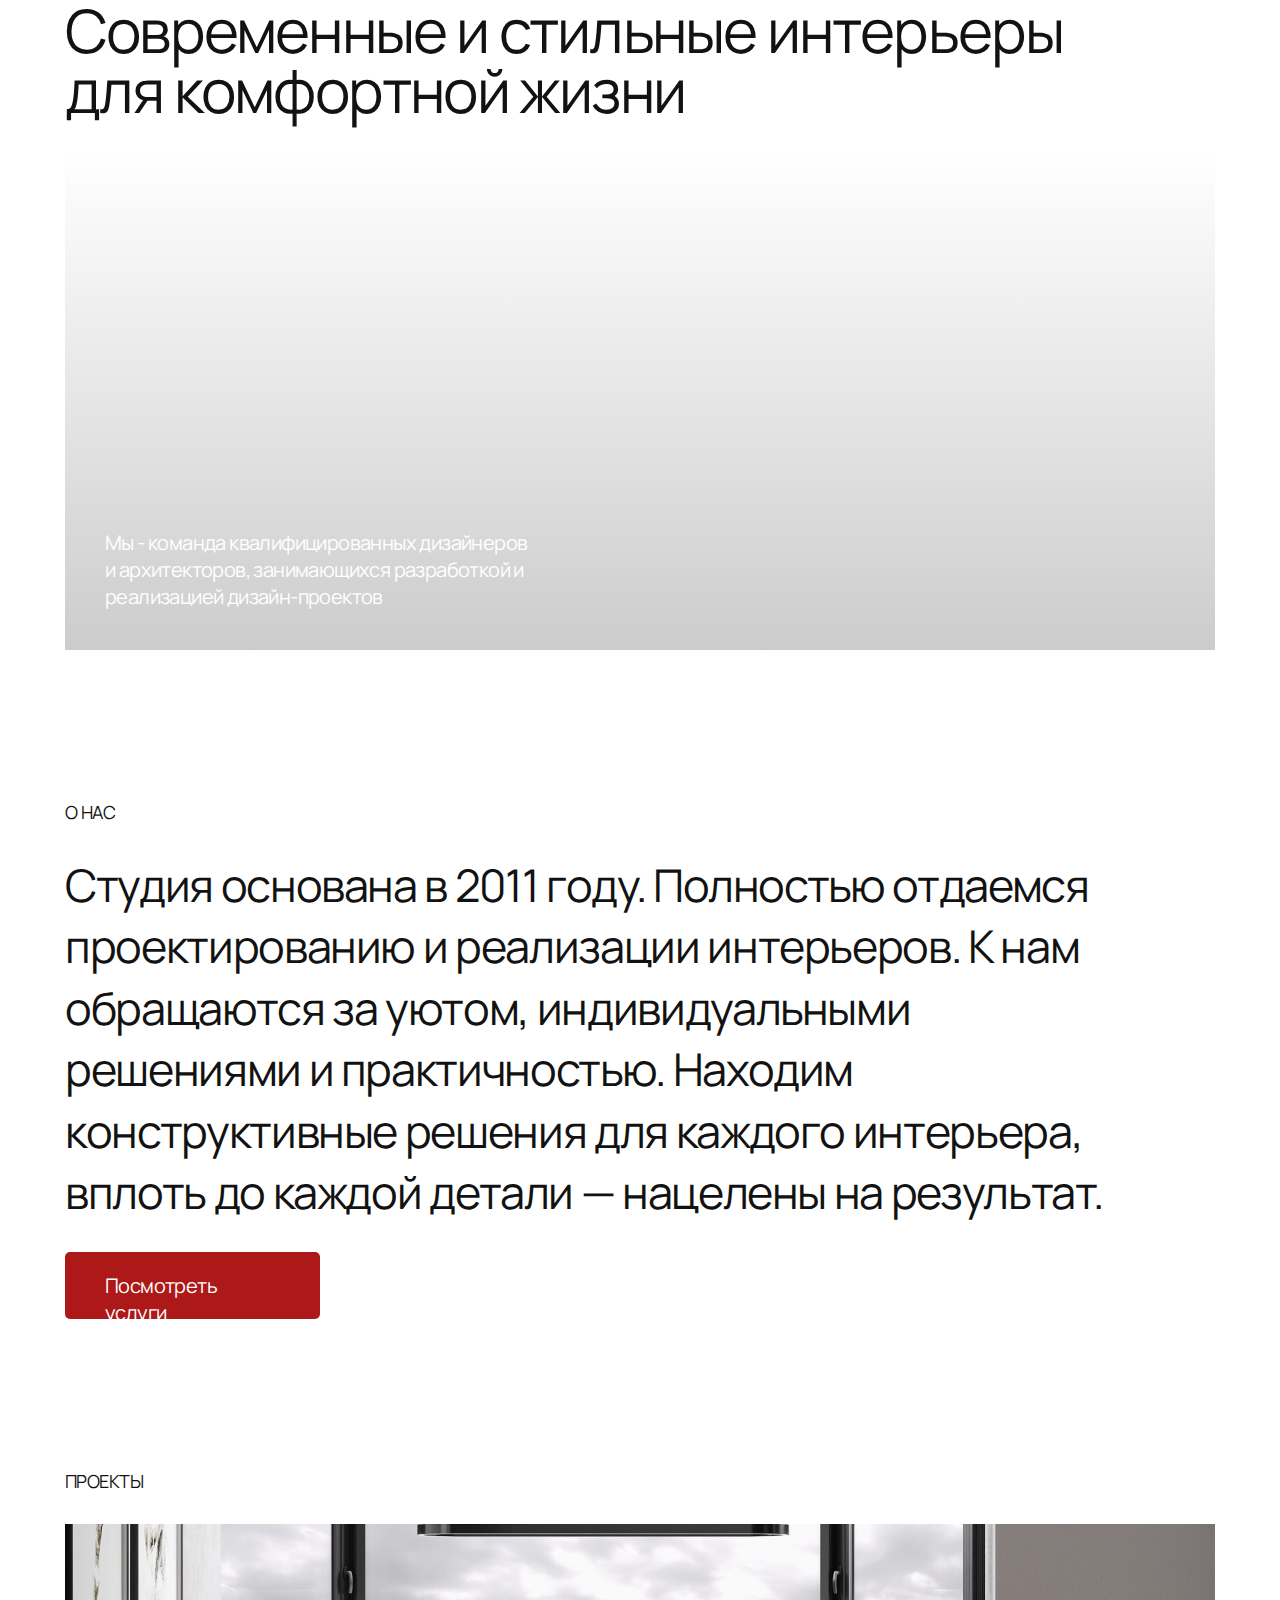
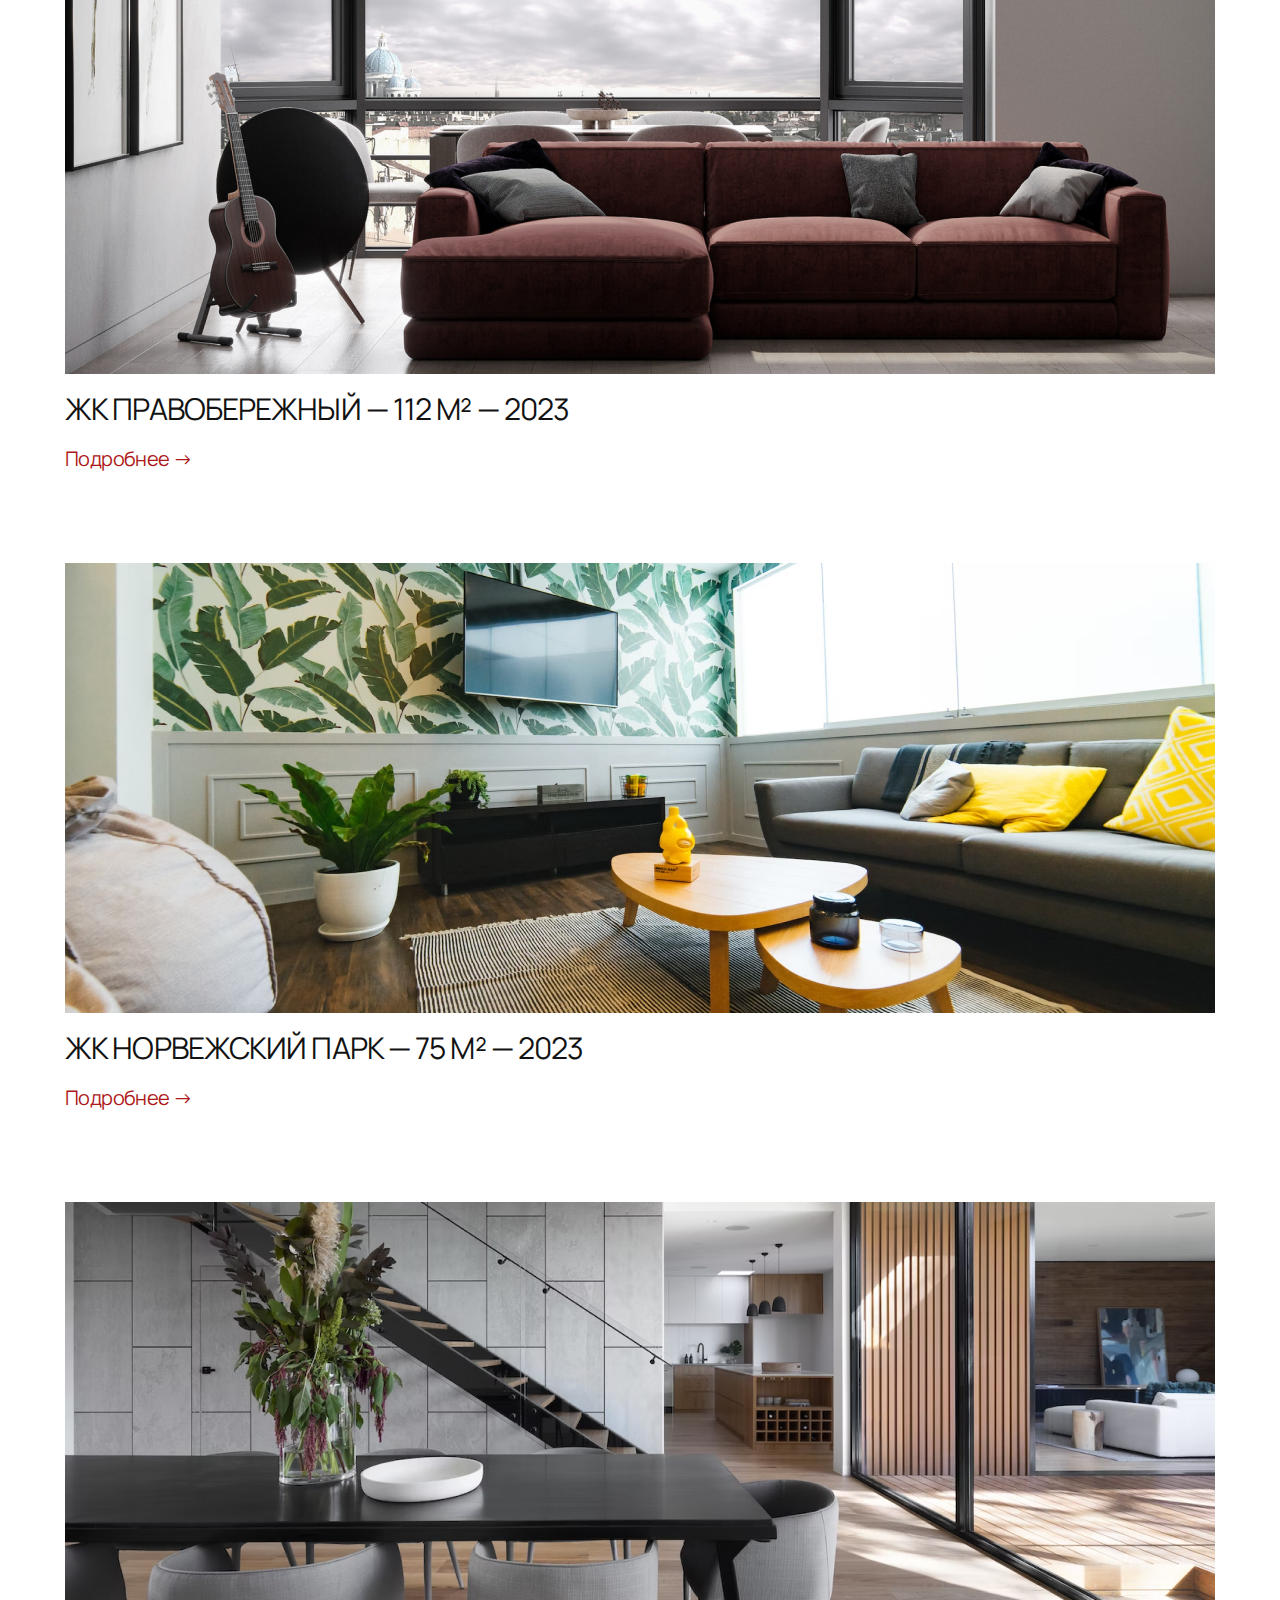
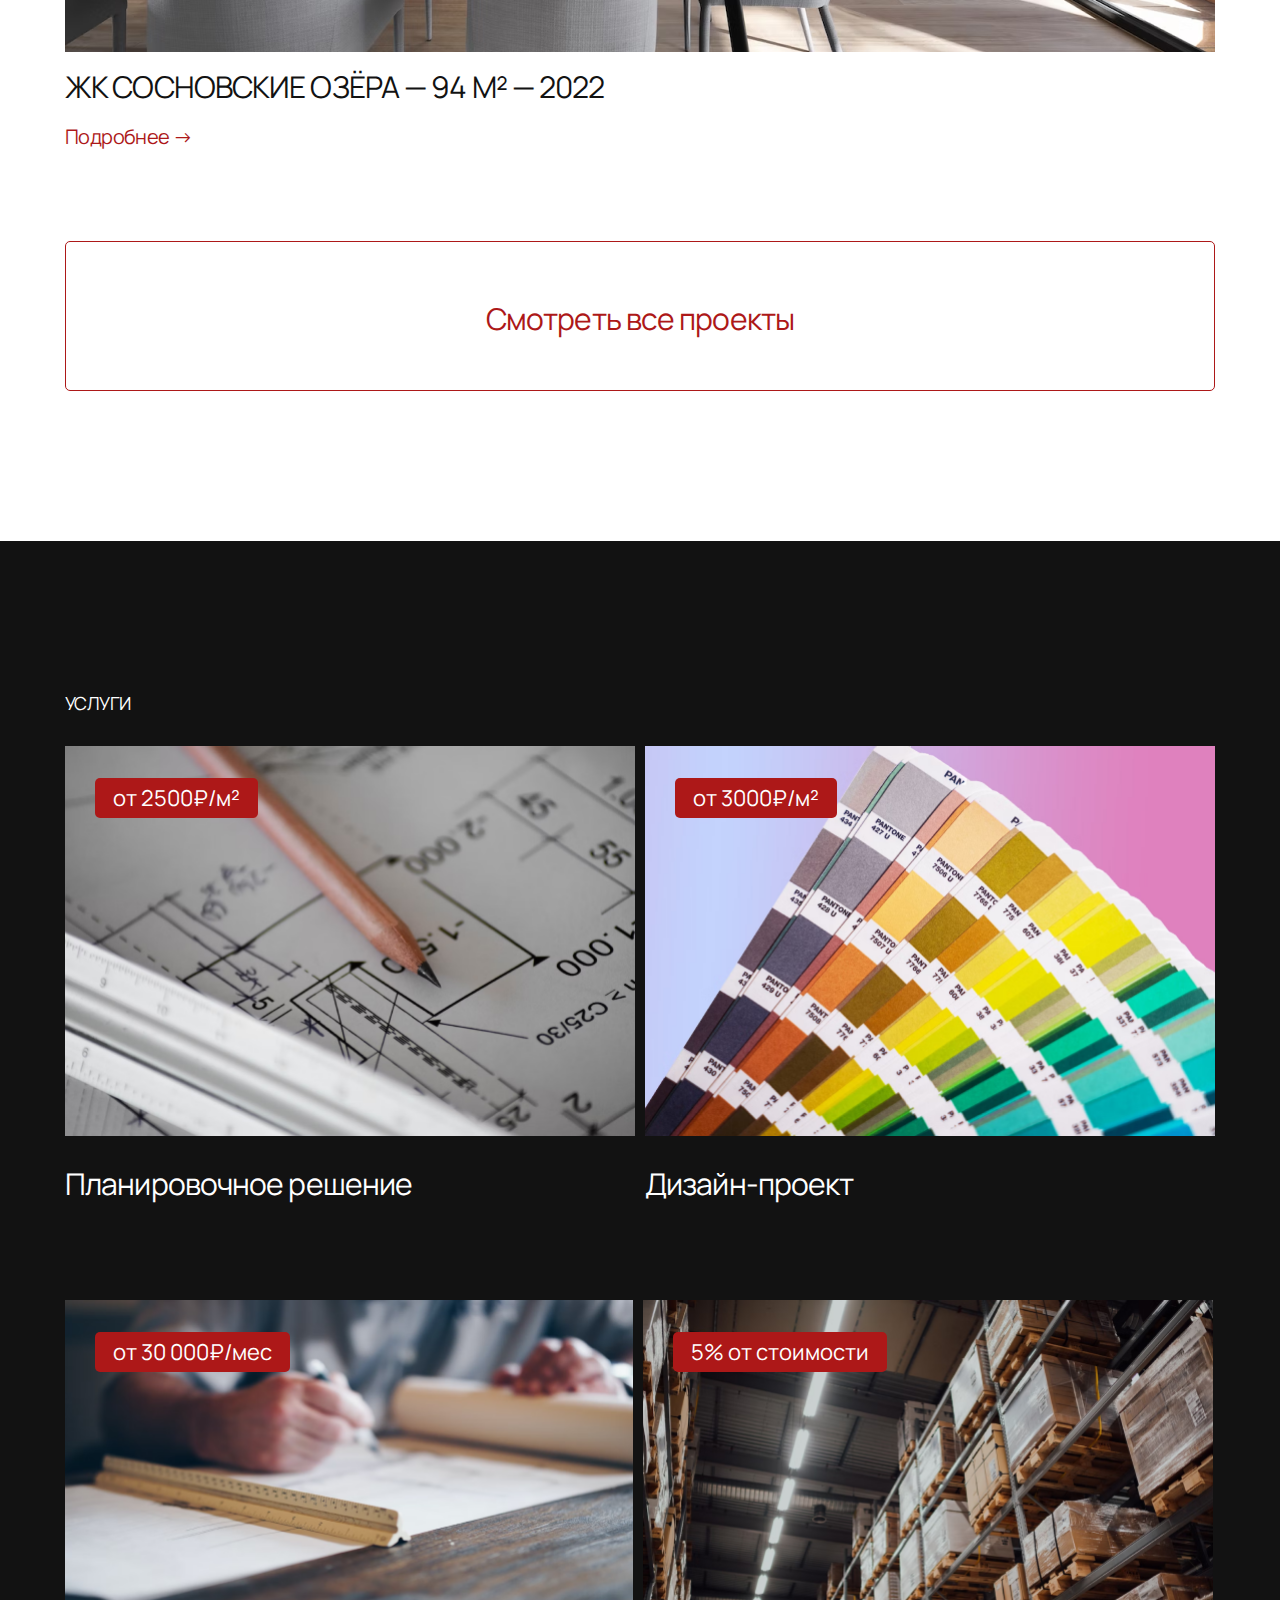
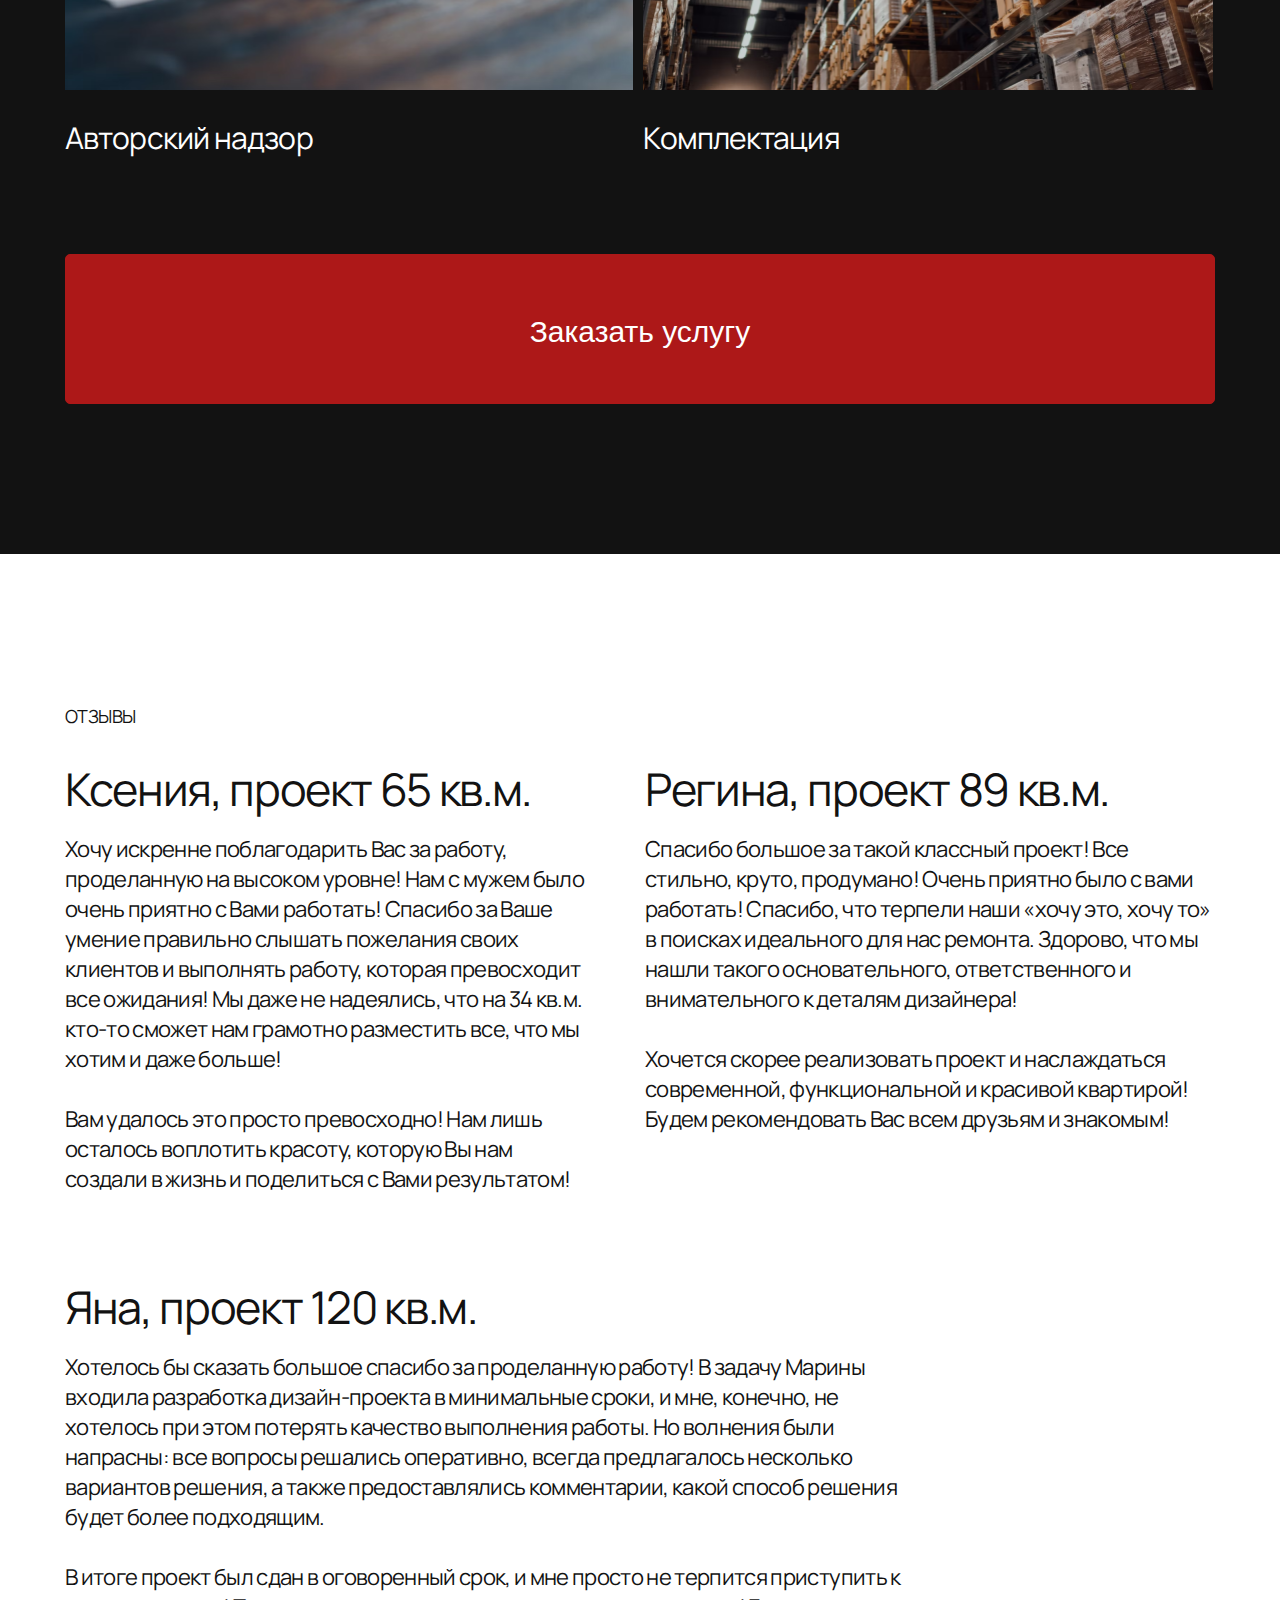
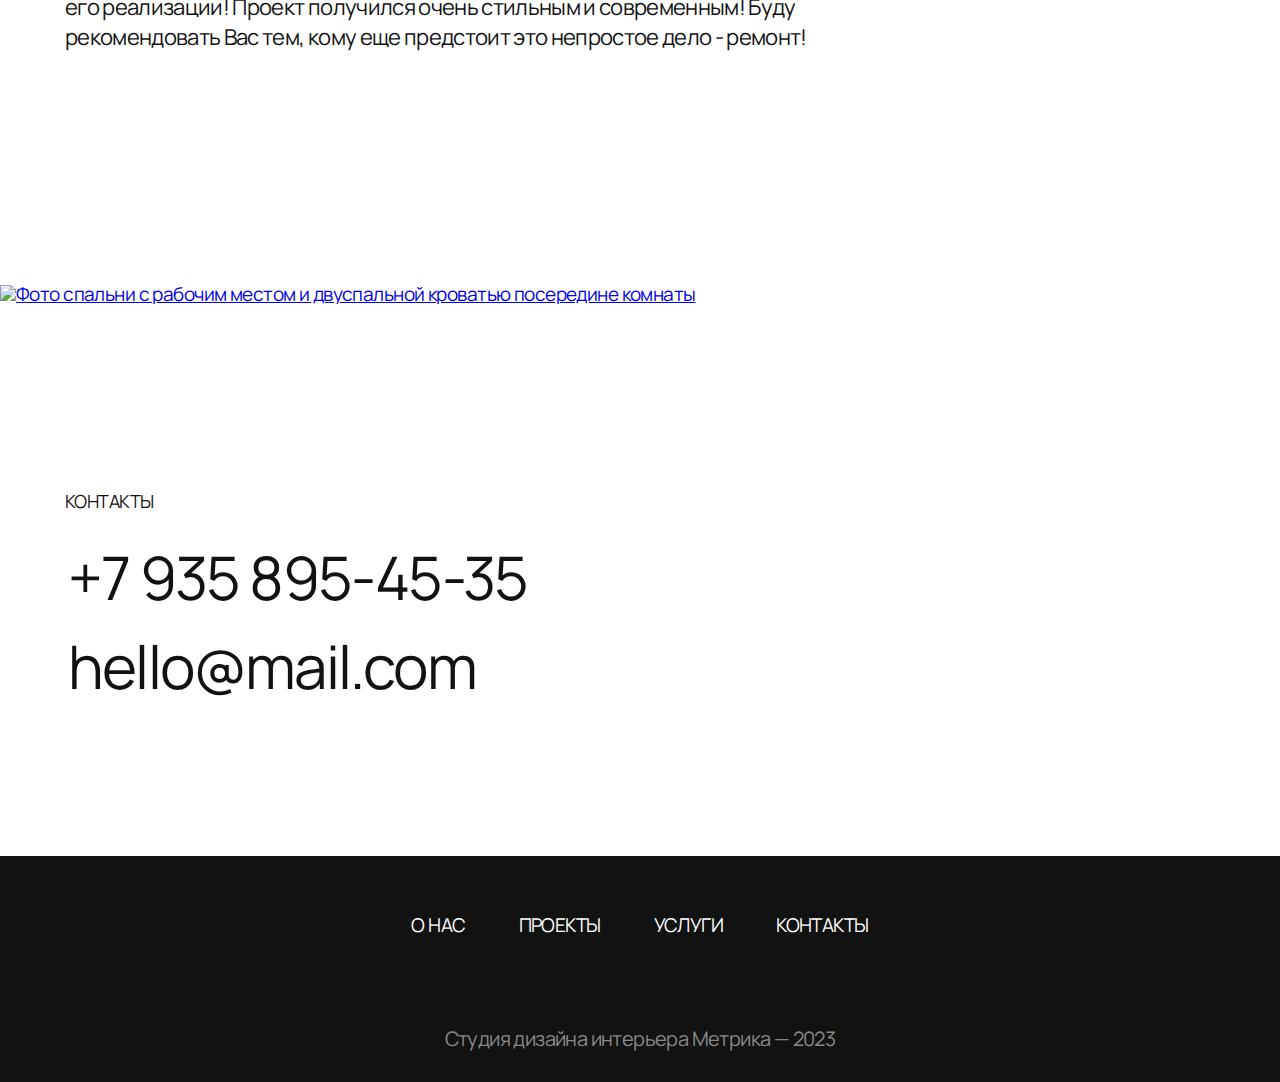
==== commit a2042536: "Fix pixel perfect" ====
--- a/index.html
+++ b/index.html
@@ -72,30 +72,47 @@
         <div id="project" class="project container">
             <h2 class="h2">Проекты</h2>
             <div class="project__item">
-                <img class="project__image" src="Resources/Photos/RC-Pravoberezhny/RC-Pravoberezhny.png"
-                    alt="Фото квартиры с угловым диваном и панорамными окнами"
-                    srcset="Resources/Photos/RC-Pravoberezhny/RC-Pravoberezhny@2x.png 2x">
+                <picture>
+                    <source media="(max-width: 768px)"
+                        srcset="Resources/Photos/RC-Pravoberezhny/RC-Pravoberezhny-mobile.png" />
+                    <source media="(max-width: 992px)"
+                        srcset="Resources/Photos/RC-Pravoberezhny/RC-Pravoberezhny-tablet.png" />
+                    <img class="project__image" src="Resources/Photos/RC-Pravoberezhny/RC-Pravoberezhny.png"
+                        alt="Фото квартиры с угловым диваном и панорамными окнами"
+                        srcset="Resources/Photos/RC-Pravoberezhny/RC-Pravoberezhny@2x.png 2x">
+                </picture>
                 <h3 class="project__h3 h3">ЖК правобережный — <span class="span">112 м²</span> — 2023</h3>
                 <a class="project__link" href="">Подробнее →</a>
             </div>
             <div class="project__item">
-                <img class="project__image" src="Resources/Photos/RC-Norvezhskiy-park/RC-Norvezhskiy-park.png"
-                    alt="Фото гостиной с двойным деревянным столиком, настенным телевизором, диваном и пуфиками"
-                    srcset="Resources/Photos/RC-Norvezhskiy-park/RC-Norvezhskiy-park@2x.png x2">
+                <picture>
+                    <source media="(max-width: 768px)"
+                        srcset="Resources/Photos/RC-Norvezhskiy-park/RC-Norvezhskiy-park-mobile.png" />
+                    <source media="(max-width: 992px)"
+                        srcset="Resources/Photos/RC-Norvezhskiy-park/RC-Norvezhskiy-park-tablet.png" />
+                    <img class="project__image" src="Resources/Photos/RC-Norvezhskiy-park/RC-Norvezhskiy-park.png"
+                        alt="Фото гостиной с двойным деревянным столиком, настенным телевизором, диваном и пуфиками"
+                        srcset="Resources/Photos/RC-Norvezhskiy-park/RC-Norvezhskiy-park@2x.png x2">
+                </picture>
                 <h3 class="project__h3 h3">ЖК норвежский парк — <span class="span">75 м²</span> — 2023</h3>
                 <a class="project__link" href="">Подробнее →</a>
             </div>
             <div class="project__item">
-                <img class="project__image" src="Resources/Photos/RC-Sosnovskie-ozera/RC-Sosnovskie-ozera.png"
-                    alt="Фото квартиры с обзорным видом на кухню, лаунж-зону и обеденный стол"
-                    srcset="Resources/Photos/RC-Sosnovskie-ozera/RC-Sosnovskie-ozera@2x.png x2">
+                <picture>
+                    <source media="(max-width: 768px)"
+                        srcset="Resources/Photos/RC-Sosnovskie-ozera/RC-Sosnovskie-ozera-mobile.png" />
+                    <source media="(max-width: 992px)"
+                        srcset="Resources/Photos/RC-Sosnovskie-ozera/RC-Sosnovskie-ozera-tablet.png" />
+                    <img class="project__image" src="Resources/Photos/RC-Sosnovskie-ozera/RC-Sosnovskie-ozera.png"
+                        alt="Фото квартиры с обзорным видом на кухню, лаунж-зону и обеденный стол"
+                        srcset="Resources/Photos/RC-Sosnovskie-ozera/RC-Sosnovskie-ozera@2x.png x2">
+                </picture>
                 <h3 class="project__h3 h3">ЖК сосновские озёра —<span class="span"> 94 м²</span> — 2022</h3>
                 <a class="project__link" href="">Подробнее →</a>
             </div>
             <a class="project__show-all full-container-btn" href="">Смотреть все проекты</a>
         </div>
     </div>
-
 
     <div class="black-background">
         <div class="wrapper">
@@ -194,7 +211,7 @@
             <img class="single-project__image" src="Resources/Photos/RC-Lesnoy-peyzazh/RC-Lesnoy-peyzazh.png"
                 alt="Фото спальни с рабочим местом и двуспальной кроватью посередине комнаты"
                 srcset="Resources/Photos/RC-Lesnoy-peyzazh/RC-Lesnoy-peyzazh@2x.png x2">
-                
+
             <div class="wrapper">
                 <div class="container">
                     <p class="single-project__paragraph">Проект двухкомнатной квартиры в ЖК Лесной Пейзаж</p>
--- a/Styles/style.css
+++ b/Styles/style.css
@@ -176,7 +176,6 @@
 
 .project__image {
   object-fit: cover;
-  object-position: 0 -228px;
   width: 100%;
   max-height: 450px;
   margin-bottom: 12px;
@@ -201,6 +200,7 @@
   margin-bottom: 90px;
   transition: 0.3s;
 }
+
 
 .project__link:hover {
   opacity: 1;
@@ -252,13 +252,13 @@
   flex-direction: row;
   flex-wrap: nowrap;
   gap: 10px;
-  margin-bottom: 24px;
+  margin-bottom: 36px;
 }
 
 .service__item {
   position: relative;
   max-width: 570px;
-  margin-bottom: 58px;
+  margin-bottom: 45px;
 }
 
 .service__image {
@@ -300,6 +300,7 @@
 
 .comment__item {
   max-width: 530px;
+  margin-bottom: 83px;
 }
 
 .comment__item:nth-last-child(1) {
--- a/Styles/tablet.css
+++ b/Styles/tablet.css
@@ -1,4 +1,4 @@
-@media (max-width: 960px) {
+@media (max-width: 992px) {
   .container {
     max-width: 930px;
   }
@@ -10,6 +10,7 @@
 
   .h1 {
     font-size: 50px;
+    line-height: 60px;
     max-width: 777px;
   }
 
@@ -38,11 +39,11 @@
   }
 
   .project {
-    margin-bottom: 106px;
+    margin-bottom: 100px;
   }
 
   .project__item {
-    margin-bottom: 78px;
+    margin-bottom: 80px;
   }
 
   .project__item:nth-last-child(2) {
@@ -59,7 +60,6 @@
   }
 
   .project__image {
-    object-position: 0 -90px;
     width: 100%;
     height: 450px;
   }
@@ -68,21 +68,17 @@
     margin-bottom: 120px;
   }
 
-  .service__flex {
-    margin-bottom: 10px;
-  }
-
   .service__price {
     font-size: 20px;
     line-height: 27px;
-    top: 33px;
-    left: 32px;
-    padding: 7px 23px;
+    top: 30px;
+    left: 30px;
+    padding: 7px 26px;
   }
 
   .service__item {
     max-width: 460px;
-    margin-bottom: 60px;
+    margin-bottom: 80px;
   }
 
   .service__image {
@@ -91,18 +87,19 @@
   }
 
   .comments {
-    margin: 120px 0 50px 0;
+    margin: 120px 0;
   }
 
   .comments__flex {
-    gap: 10px;
+    column-gap: 10px;
+    row-gap: 80px;
   }
 
   .comment__item {
     max-width: 460px;
   }
 
-  .comment__item:nth-last-child(1) {
+  .comment__item:last-child:nth-child(odd) {
     max-width: 700px;
   }
 
@@ -116,8 +113,4 @@
     font-size: 20px;
     line-height: 27px;
   }
-
-  .comment__item {
-    margin-bottom: 70px;
-  }
 }
--- a/Styles/mobile.css
+++ b/Styles/mobile.css
@@ -1,6 +1,6 @@
-@media (max-width: 500px) {
+@media (max-width: 768px){
   .container {
-    max-width: 350px;
+    max-width: 100%;
   }
 
   .wrapper {
@@ -143,17 +143,15 @@
   .h1 {
     font-size: 30px;
     line-height: 32px;
-    font-weight: 500;
     margin-bottom: 25px;
-    max-width: 325px;
+    max-width: 90%;
   }
 
   .main__image {
-    height: 303px;
+    height: 350px;
   }
 
   .main__paragraph {
-    max-width: 300px;
     margin: 15px;
     font-size: 16px;
     line-height: 22px;
@@ -161,7 +159,7 @@
 
   .h2 {
     font-size: 14px;
-    margin-bottom: 14px;
+    margin-bottom: 20px;
     text-align: start;
   }
 
@@ -172,7 +170,7 @@
   .about-us__paragraph {
     font-size: 22px;
     line-height: 30px;
-    max-width: 340px;
+    max-width: 100%;
   }
 
   .about-us {
@@ -181,27 +179,23 @@
 
   .about-us__link {
     width: 100%;
-    height: 50px;
-    padding: 15px 47px;
-    text-decoration: none;
+    padding: 15px 30px;
     font-size: 16px;
     line-height: 22px;
     border-radius: 3.8px;
-    text-align: center;
   }
 
   .project {
-    margin-bottom: 144px;
+    margin-bottom: 80px;
   }
 
   .project__item {
-    margin-bottom: 47px;
+    margin-bottom: 50px;
   }
 
   .project__image {
     margin-bottom: 20px;
-    height: 250px;
-    object-position: -20px 0;
+    height: 350px;
     object-fit: cover;
   }
 
@@ -217,24 +211,17 @@
   }
 
   .full-container-btn {
-    height: 100px;
     font-size: 22px;
     line-height: 30px;
-    padding-top: 36px;
-    padding-bottom: 36px;
+    padding: 37px 0;
   }
 
   .project__item:nth-child(4) {
     margin-bottom: 60px;
   }
 
-  .project__show-all {
-    height: fit-content;
-    padding: 34px 0;
-  }
-
   .service {
-    margin-top: 78px;
+    margin-top: 80px;
     align-items: start;
     text-align: left;
     margin-bottom: 80px;
@@ -247,25 +234,26 @@
 
   .service__image {
     width: 100%;
-    max-width: 350px;
     height: 240px;
     object-fit: cover;
     margin-bottom: 10px;
   }
 
   .service__item {
-    margin-bottom: 53px;
+    margin-bottom: 60px;
+    width: 100%;
+    max-width: 100%;
   }
 
   .service__item:nth-child(4) {
-    margin-bottom: 43px;
+    margin-bottom: 60px;
   }
 
   .service__price {
     top: 24px;
     left: 24px;
-    padding: 5px 22px;
-    border-radius: 4px;
+    padding: 5px 26px;
+    border-radius: 3.8px;
     font-size: 14px;
     line-height: 19px;
   }
@@ -295,10 +283,6 @@
     margin-bottom: 0;
   }
 
-  .comments__h2 {
-    margin-bottom: 17px;
-  }
-
   .comments__flex {
     gap: 0px;
     height: fit-content;
@@ -318,7 +302,7 @@
   }
 
   .comment__item {
-    margin-bottom: 77px;
+    margin-bottom: 80px;
   }
 
   .contact {
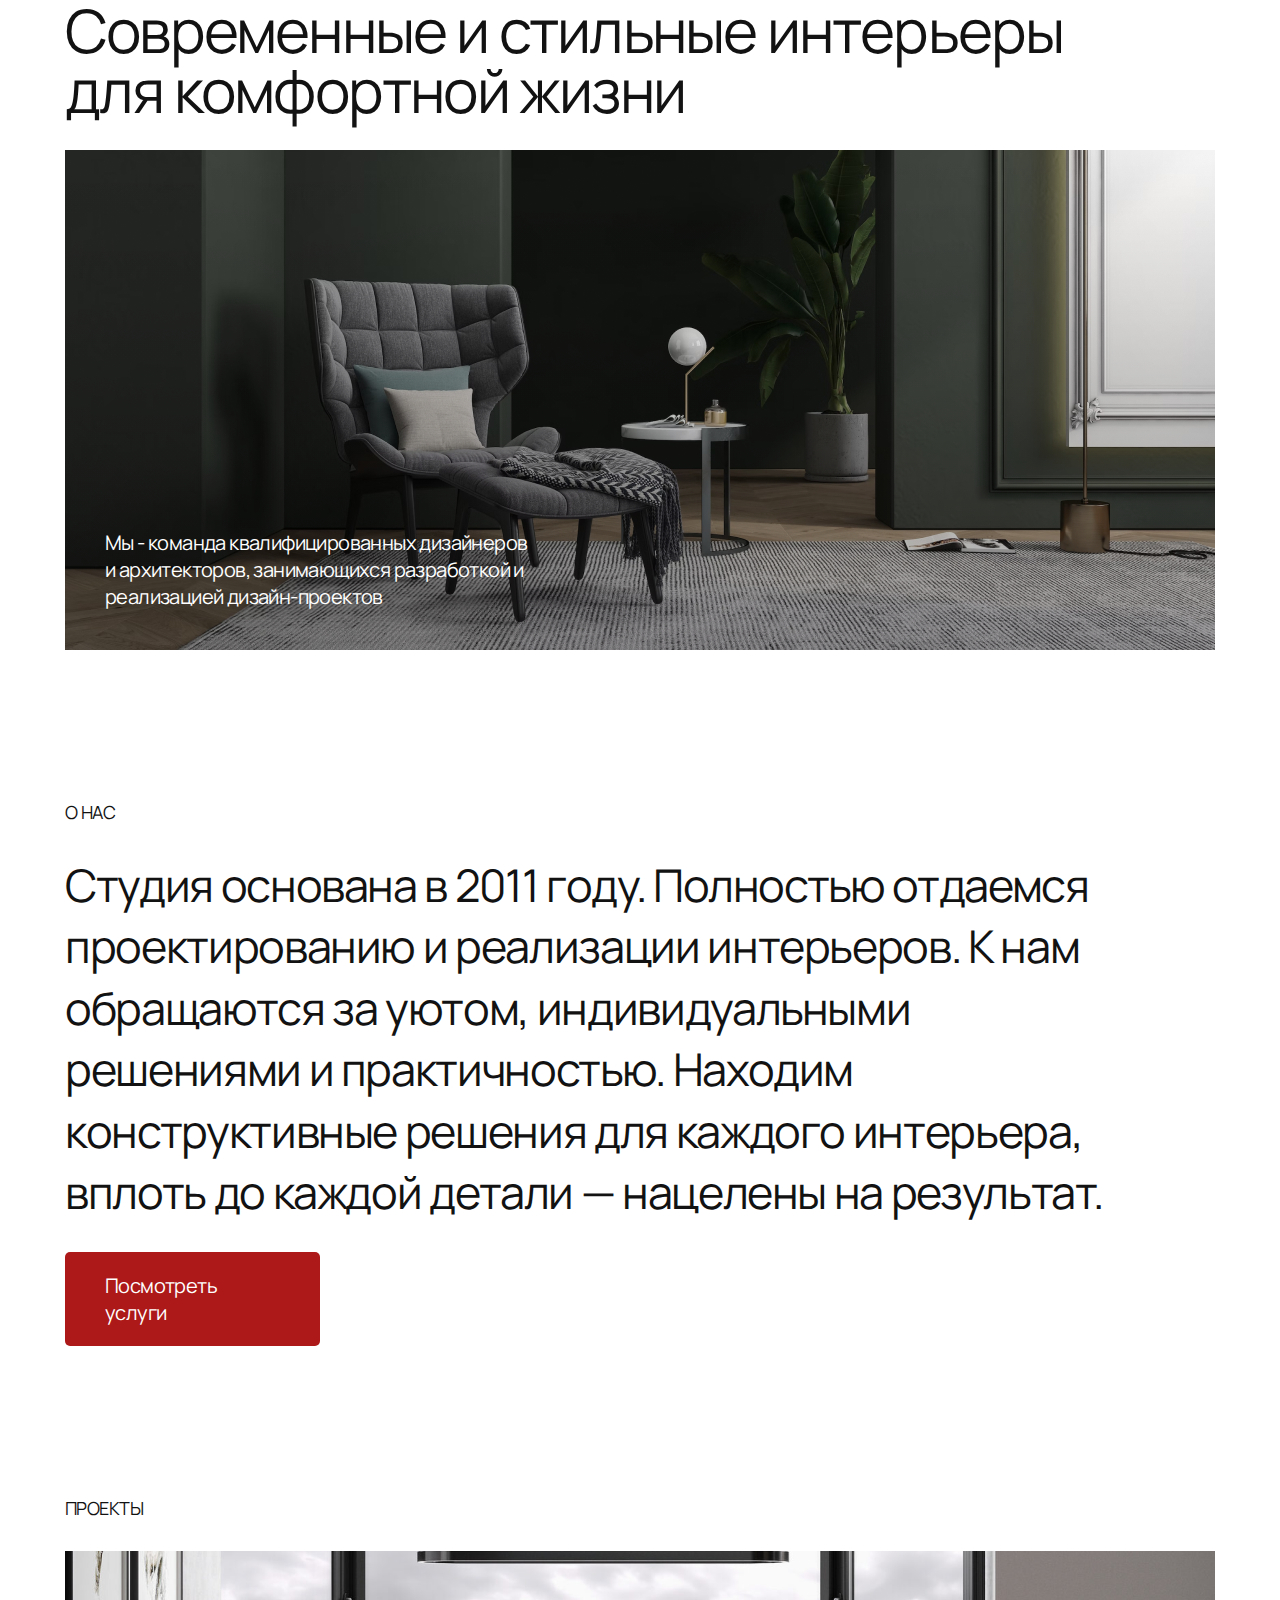
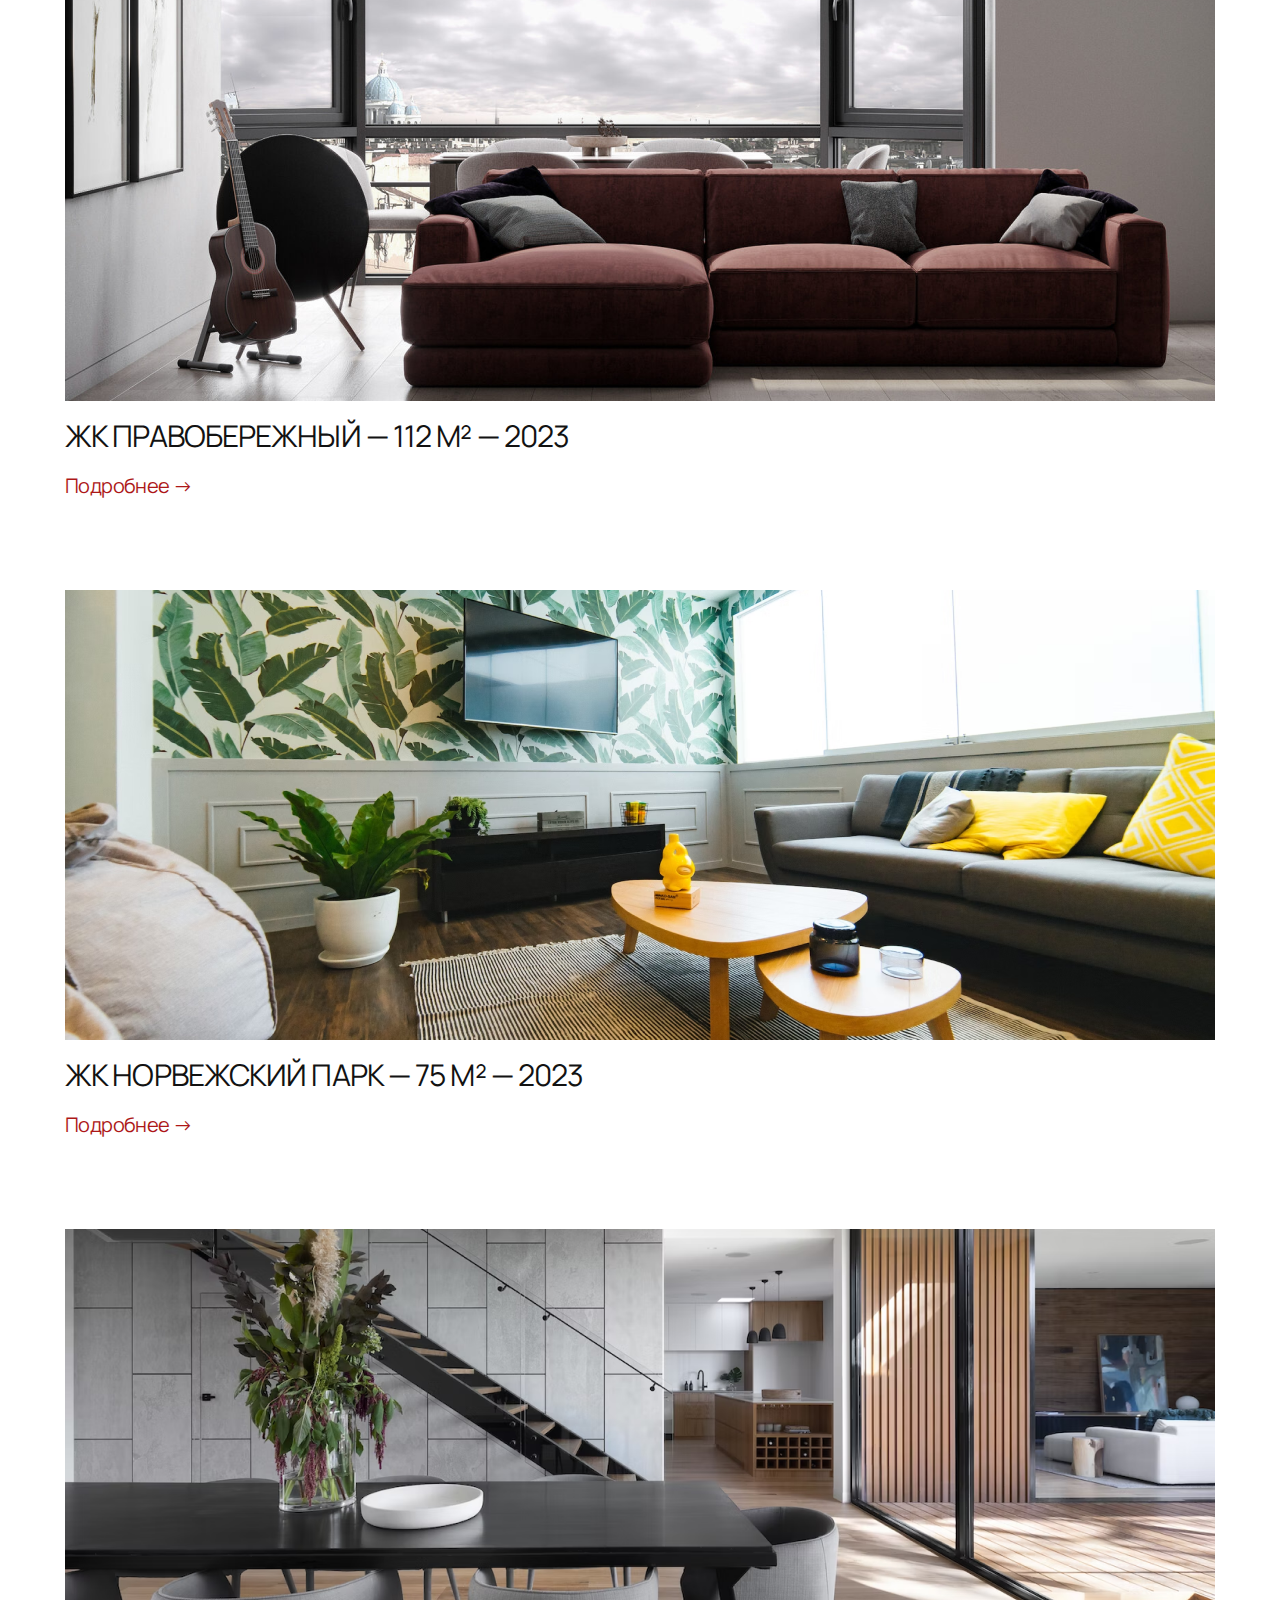
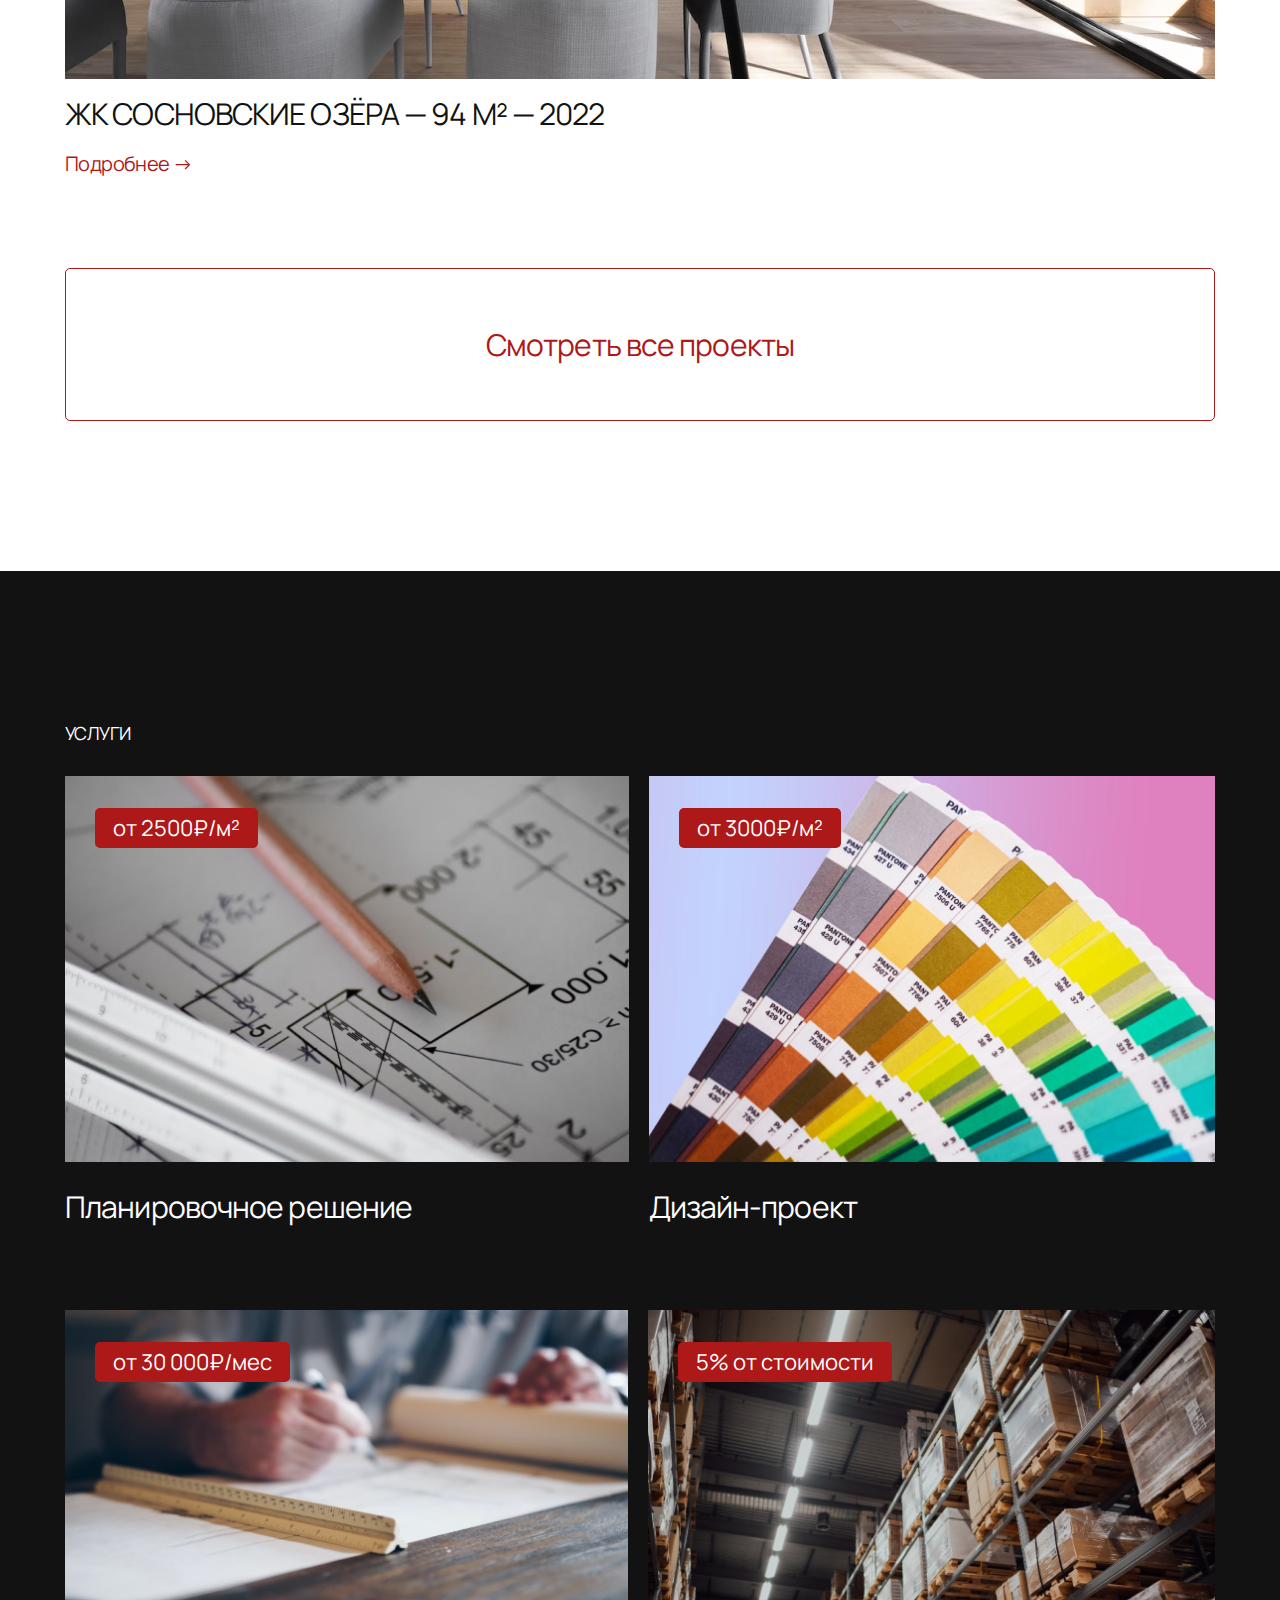
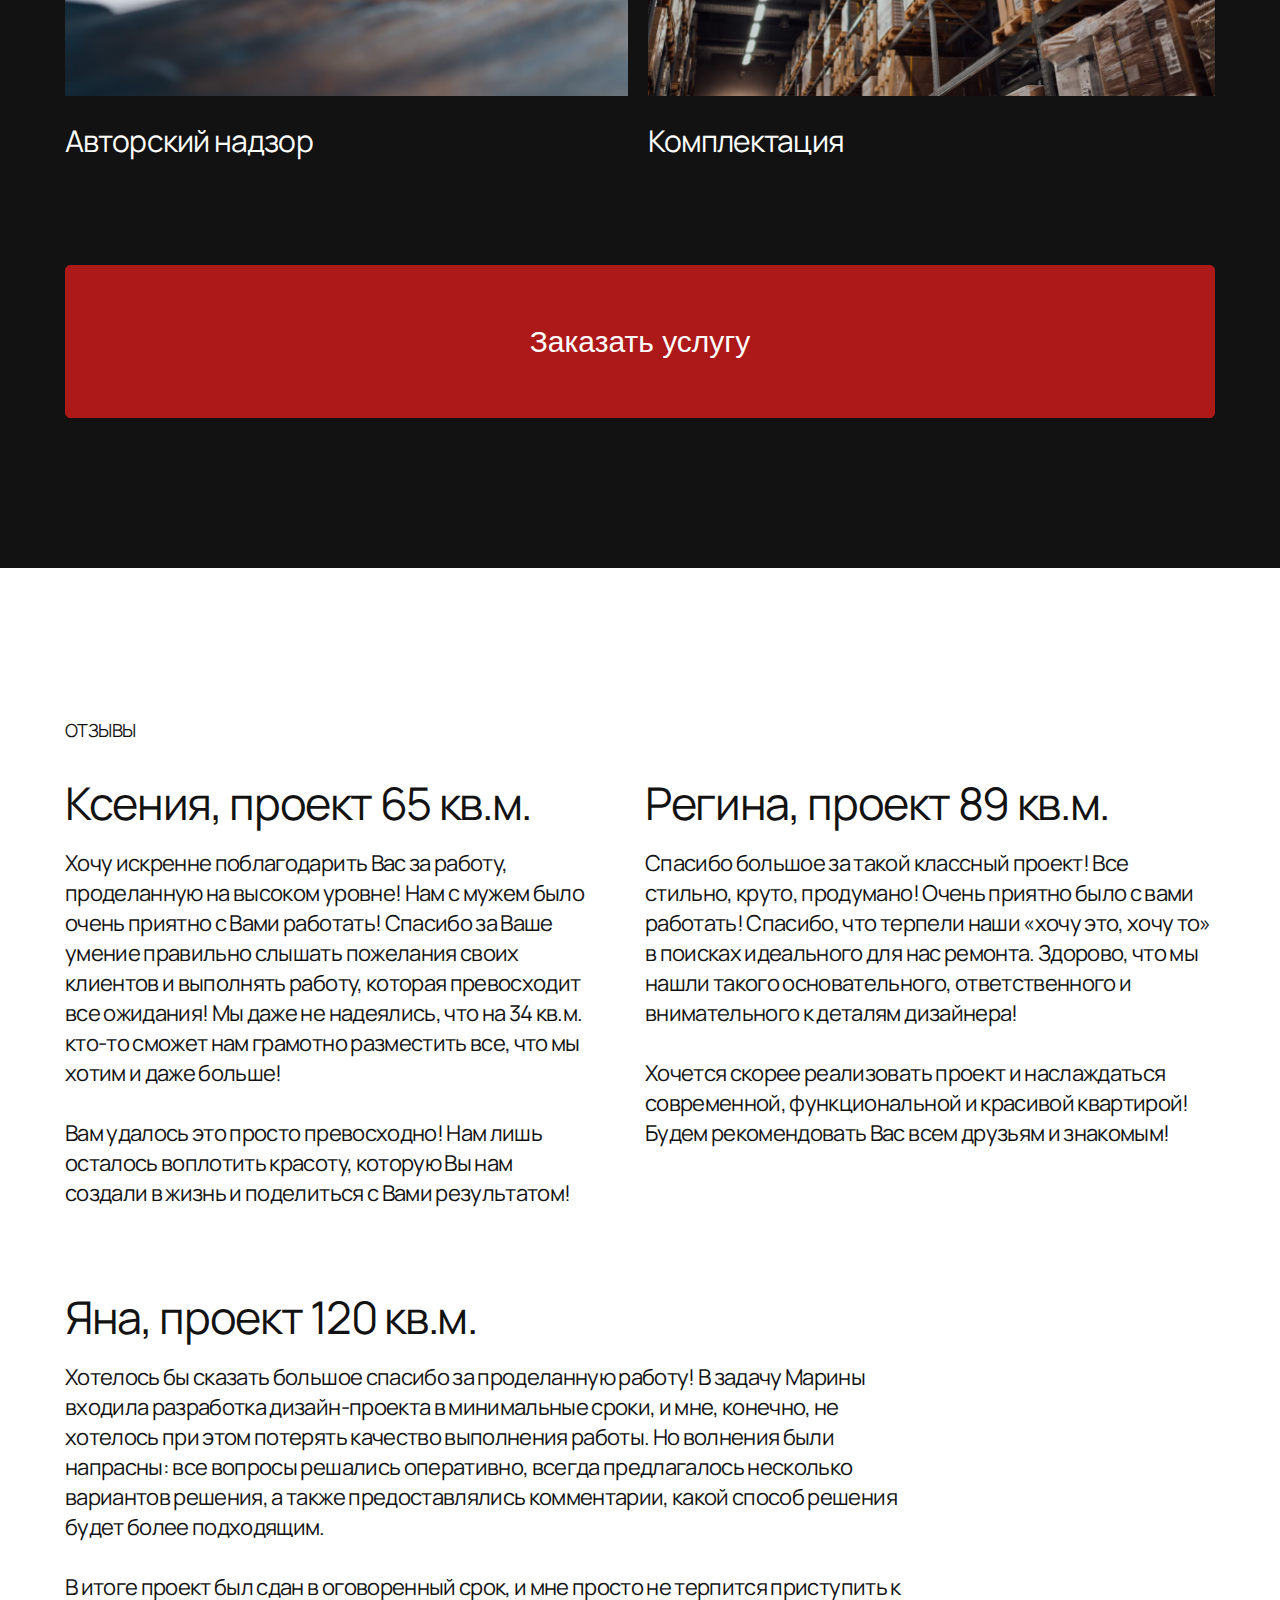
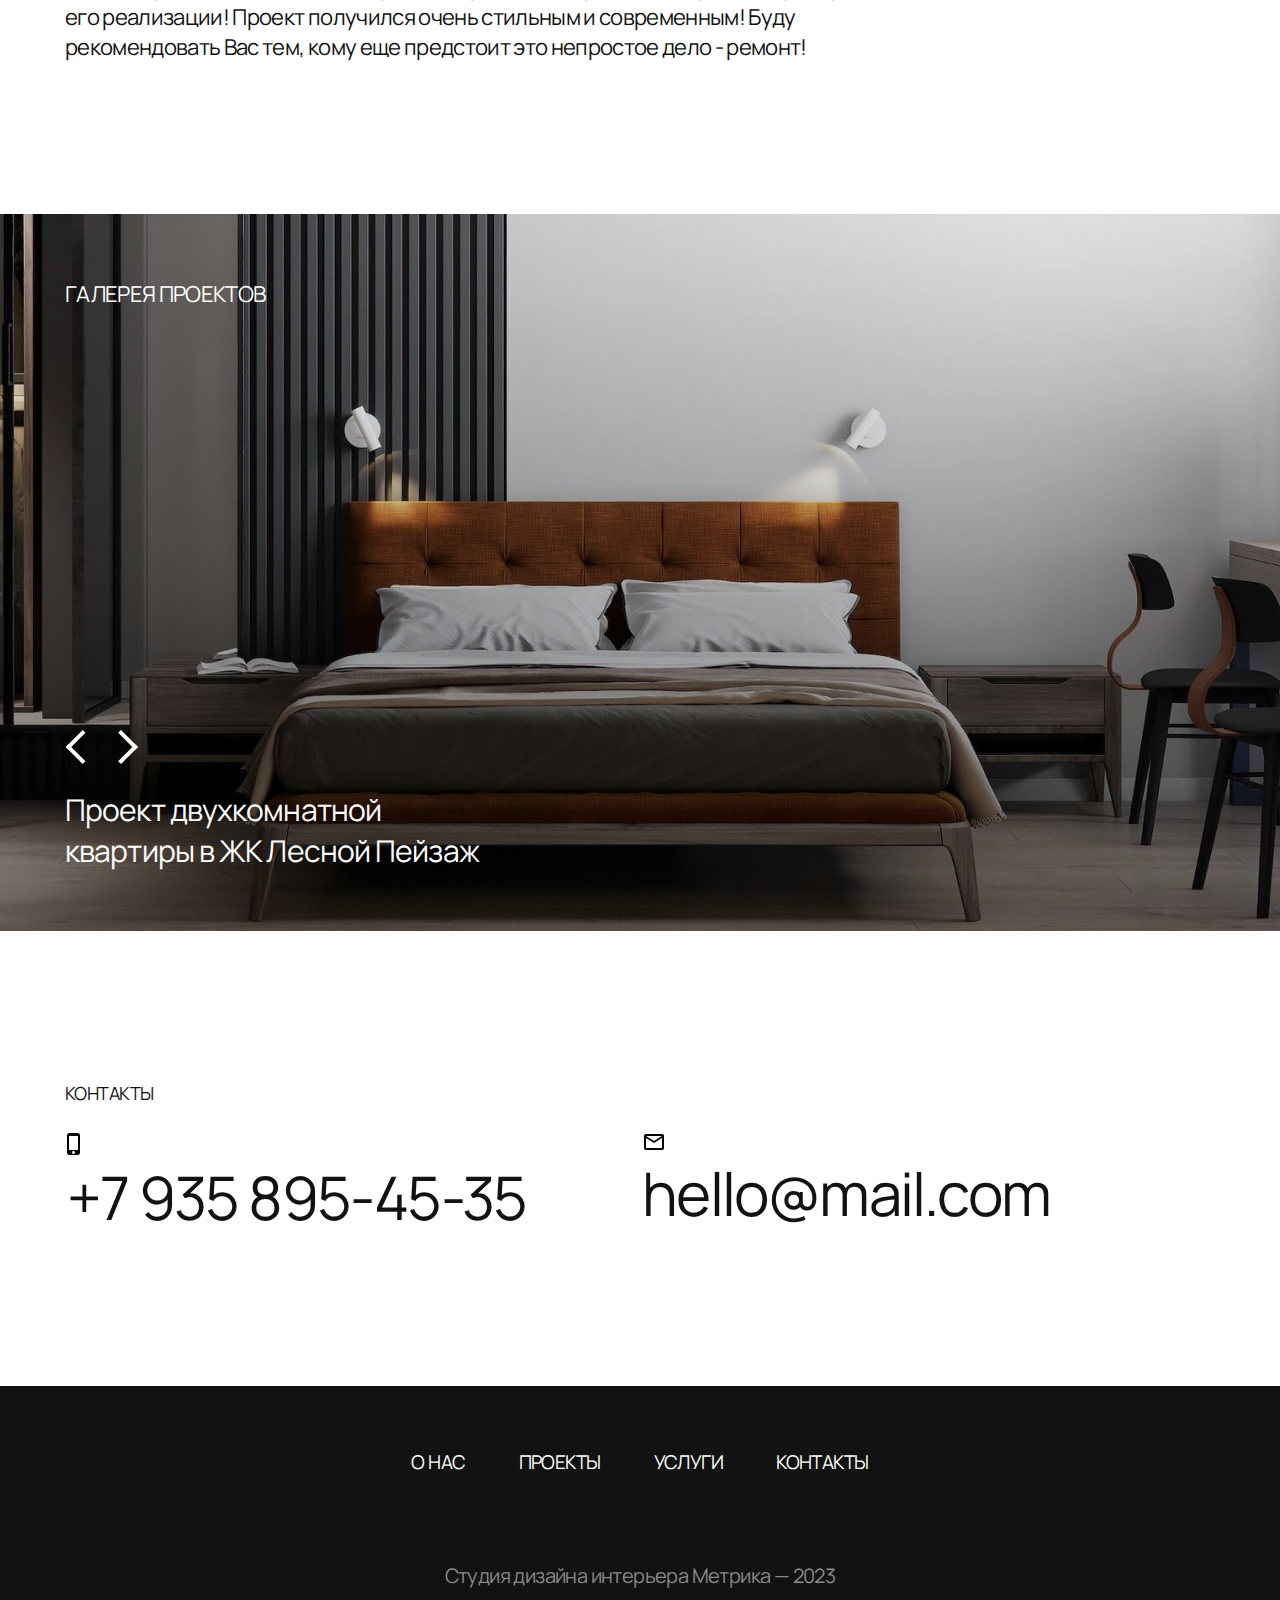
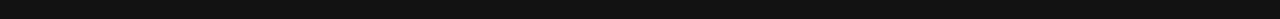
==== commit da02e0bf: "add adaptive gallery" ====
--- a/index.html
+++ b/index.html
@@ -73,39 +73,41 @@
             <h2 class="h2">Проекты</h2>
             <div class="project__item">
                 <picture>
-                    <source media="(max-width: 768px)"
-                        srcset="Resources/Photos/RC-Pravoberezhny/RC-Pravoberezhny-mobile.png" />
+                    <source media="(max-width: 400px)"
+                        srcset="Resources/Photos/Project/RC-Pravoberezhny/RC-Pravoberezhny-mobile.png" />
                     <source media="(max-width: 992px)"
-                        srcset="Resources/Photos/RC-Pravoberezhny/RC-Pravoberezhny-tablet.png" />
-                    <img class="project__image" src="Resources/Photos/RC-Pravoberezhny/RC-Pravoberezhny.png"
+                        srcset="Resources/Photos/Project/RC-Pravoberezhny/RC-Pravoberezhny-tablet.png" />
+                    <img class="project__image" src="Resources/Photos/Project/RC-Pravoberezhny/RC-Pravoberezhny.png"
                         alt="Фото квартиры с угловым диваном и панорамными окнами"
-                        srcset="Resources/Photos/RC-Pravoberezhny/RC-Pravoberezhny@2x.png 2x">
+                        srcset="Resources/Photos/Project/RC-Pravoberezhny/RC-Pravoberezhny@2x.png 2x">
                 </picture>
                 <h3 class="project__h3 h3">ЖК правобережный — <span class="span">112 м²</span> — 2023</h3>
                 <a class="project__link" href="">Подробнее →</a>
             </div>
             <div class="project__item">
                 <picture>
-                    <source media="(max-width: 768px)"
-                        srcset="Resources/Photos/RC-Norvezhskiy-park/RC-Norvezhskiy-park-mobile.png" />
+                    <source media="(max-width: 400px)"
+                        srcset="Resources/Photos/Project/RC-Norvezhskiy-park/RC-Norvezhskiy-park-mobile.png" />
                     <source media="(max-width: 992px)"
-                        srcset="Resources/Photos/RC-Norvezhskiy-park/RC-Norvezhskiy-park-tablet.png" />
-                    <img class="project__image" src="Resources/Photos/RC-Norvezhskiy-park/RC-Norvezhskiy-park.png"
+                        srcset="Resources/Photos/Project/RC-Norvezhskiy-park/RC-Norvezhskiy-park-tablet.png" />
+                    <img class="project__image"
+                        src="Resources/Photos/Project/RC-Norvezhskiy-park/RC-Norvezhskiy-park.png"
                         alt="Фото гостиной с двойным деревянным столиком, настенным телевизором, диваном и пуфиками"
-                        srcset="Resources/Photos/RC-Norvezhskiy-park/RC-Norvezhskiy-park@2x.png x2">
+                        srcset="Resources/Photos/Project/RC-Norvezhskiy-park/RC-Norvezhskiy-park@2x.png x2">
                 </picture>
                 <h3 class="project__h3 h3">ЖК норвежский парк — <span class="span">75 м²</span> — 2023</h3>
                 <a class="project__link" href="">Подробнее →</a>
             </div>
             <div class="project__item">
                 <picture>
-                    <source media="(max-width: 768px)"
-                        srcset="Resources/Photos/RC-Sosnovskie-ozera/RC-Sosnovskie-ozera-mobile.png" />
+                    <source media="(max-width: 400px)"
+                        srcset="Resources/Photos/Project/RC-Sosnovskie-ozera/RC-Sosnovskie-ozera-mobile.png" />
                     <source media="(max-width: 992px)"
-                        srcset="Resources/Photos/RC-Sosnovskie-ozera/RC-Sosnovskie-ozera-tablet.png" />
-                    <img class="project__image" src="Resources/Photos/RC-Sosnovskie-ozera/RC-Sosnovskie-ozera.png"
+                        srcset="Resources/Photos/Project/RC-Sosnovskie-ozera/RC-Sosnovskie-ozera-tablet.png" />
+                    <img class="project__image"
+                        src="Resources/Photos/Project/RC-Sosnovskie-ozera/RC-Sosnovskie-ozera.png"
                         alt="Фото квартиры с обзорным видом на кухню, лаунж-зону и обеденный стол"
-                        srcset="Resources/Photos/RC-Sosnovskie-ozera/RC-Sosnovskie-ozera@2x.png x2">
+                        srcset="Resources/Photos/Project/RC-Sosnovskie-ozera/RC-Sosnovskie-ozera@2x.png x2">
                 </picture>
                 <h3 class="project__h3 h3">ЖК сосновские озёра —<span class="span"> 94 м²</span> — 2022</h3>
                 <a class="project__link" href="">Подробнее →</a>
@@ -121,14 +123,15 @@
                     <h2 class="service__h2 h2">Услуги</h2>
                     <div class=" service__flex">
                         <div class="service__item">
-                            <img class="service__image" src="Resources/Photos/Planning-decision/Planning-decision.png"
-                                srcset="Resources/Photos/Planning-decision/Planning-decision@2x.png x2">
+                            <img class="service__image"
+                                src="Resources/Photos/Service/Planning-decision/Planning-decision.png"
+                                srcset="Resources/Photos/Service/Planning-decision/Planning-decision@2x.png x2">
                             <div class="service__price">от 2500₽/м²</div>
                             <h3 class="service__h3 h3">Планировочное решение</h3>
                         </div>
                         <div class="service__item">
-                            <img class="service__image" src="Resources/Photos/Project-design/Project-design.png"
-                                srcset="Resources/Photos/Project-design/Project-design@2x.png x2">
+                            <img class="service__image" src="Resources/Photos/Service/Project-design/Project-design.png"
+                                srcset="Resources/Photos/Service/Project-design/Project-design@2x.png x2">
                             <div class="service__price">от 3000₽/м²</div>
                             <h3 class="service__h3 h3">Дизайн-проект</h3>
                         </div>
@@ -136,14 +139,14 @@
                     <div class=" service__flex">
                         <div class="service__item">
                             <img class="service__image"
-                                src="Resources/Photos/Author's-supervision/Author's-supervision.png"
-                                srcset="Resources/Photos/Project-design/Author's-supervision@2x.png x2">
+                                src="Resources/Photos/Service/Author's-supervision/Author's-supervision.png"
+                                srcset="Resources/Photos/Service/Project-design/Author's-supervision@2x.png x2">
                             <div class="service__price">от 30 000₽/мес</div>
                             <h3 class="service__h3 h3">Авторский надзор</h3>
                         </div>
                         <div class="service__item">
-                            <img class="service__image" src="Resources/Photos/Equipment/Equipment.png"
-                                srcset="Resources/Photos/Equipment/Equipment@2x.png x2">
+                            <img class="service__image" src="Resources/Photos/Service/Equipment/Equipment.png"
+                                srcset="Resources/Photos/Service/Equipment/Equipment@2x.png x2">
                             <h3 class="service__h3 h3">Комплектация</h3>
                             <div class="service__price">5% от стоимости</div>
                         </div>
@@ -206,26 +209,108 @@
         </div>
     </div>
 
-    <div class="single-project">
-        <a href="/">
-            <img class="single-project__image" src="Resources/Photos/RC-Lesnoy-peyzazh/RC-Lesnoy-peyzazh.png"
-                alt="Фото спальни с рабочим местом и двуспальной кроватью посередине комнаты"
-                srcset="Resources/Photos/RC-Lesnoy-peyzazh/RC-Lesnoy-peyzazh@2x.png x2">
-
-            <div class="wrapper">
-                <div class="container">
-                    <p class="single-project__paragraph">Проект двухкомнатной квартиры в ЖК Лесной Пейзаж</p>
-                </div>
-            </div>
-        </a>
-    </div>
-
-
-    <div class="wrapper">
-        <div id="contact" class="contact  container">
-            <h2 class="h2">Контакты</h2>
-            <a class="contact__link" href="tel:+79358954535">+7 935 895-45-35</a>
-            <a class="contact__link" href="mailto:mail@htmlacademy.ru">hello@mail.com</a>
+
+    <section class="gallery-slider">
+
+
+        <div class="wrapper">
+            <div class="container">
+                <p class="gallery-slider__header">Галерея проектов</p>
+                <div class="gallery-slider__control">
+                    <button class="gallery-slider__control_prev" />
+                    <button class="gallery-slider__control_next" />
+                </div>
+
+            </div>
+        </div>
+        <div class="gallery-slider__images-box  gallery-slider__active">
+            <div class="gallery-slider__slide">
+                <picture class="gallery-slider__picture">
+                    <source media="(max-width: 400px)"
+                        srcset="Resources/Photos/Gallery/RC-Lesnoy-peyzazh/RC-Lesnoy-peyzazh-mobile.png">
+                    <img class="gallery-slider__image"
+                        src="Resources/Photos/Gallery/RC-Lesnoy-peyzazh/RC-Lesnoy-peyzazh.png"
+                        alt="Изображение комнаты с двуспальной кроватью и туалетным столиком"
+                        srcset="Resources/Photos/Gallery/RC-Lesnoy-peyzazh/RC-Lesnoy-peyzazh@2.png x2">
+                </picture>
+
+                <div class="wrapper">
+                    <div class="container">
+                        <a href="/Metrics/index.html" class="gallery-slider__project-link">
+                            Проект двухкомнатной квартиры в ЖК Лесной Пейзаж</a>
+                    </div>
+                </div>
+            </div>
+        </div>
+
+        <div class="gallery-slider__images-box">
+            <div class="gallery-slider__slide">
+                <picture class="gallery-slider__picture">
+                    <source media="(max-width: 400px)" srcset="Resources/Photos/Gallery/RC-Mayak/RC-Mayak-mobile.png">
+                    <img class="gallery-slider__image" src="Resources/Photos/Gallery/RC-Mayak/RC-Mayak.png"
+                        alt="Изображение комнаты с жёлтым креслом и дизайнерским столиком"
+                        srcset="Resources/Photos/Gallery/RC-Mayak/RC-Mayak@2.png x2">
+                </picture>
+
+                <div class="wrapper">
+                    <div class="container">
+                        <a href="/Metrics/index.html" class="gallery-slider__project-link">Проект гостиной в ЖК Маяк</a>
+                    </div>
+                </div>
+            </div>
+        </div>
+
+        <div class="gallery-slider__images-box">
+            <div class="gallery-slider__slide">
+                <picture class="gallery-slider__picture">
+                    <source media="(max-width: 400px)"
+                        srcset="Resources/Photos/Gallery/Kitchen-in-house/Kitchen-in-house-mobile.png">
+                    <img class="gallery-slider__image"
+                        src="Resources/Photos/Gallery/Kitchen-in-house/Kitchen-in-house.png" alt=""
+                        srcset="Resources/Photos/Gallery/Kitchen-in-house/Kitchen-in-house@2.png x2">
+                </picture>
+
+                <div class="wrapper">
+                    <div class="container">
+                        <a href="/Metrics/index.html" class="gallery-slider__project-link">Визуализация кухни-гостиной в
+                            частном доме</a>
+                    </div>
+                </div>
+            </div>
+        </div>
+
+        <div class="gallery-slider__images-box">
+            <div class="gallery-slider__slide">
+                <picture class="gallery-slider__picture">
+                    <source media="(m-width: 400px)"
+                        srcset="Resources/Photos/Gallery/RC-Severnyi-veter/RC-Severnyi-veter-mobile.png">
+                    <img class="gallery-slider__image"
+                        src="Resources/Photos/Gallery/RC-Severnyi-veter/RC-Severnyi-veter.png"
+                        alt="Изображение комнаты с барным столиком и зелёной табуреткой"
+                        srcset="Resources/Photos/Gallery/RC-Severnyi-veter/RC-Severnyi-veter@2.png x2">
+                </picture>
+
+                <div class="wrapper">
+                    <div class="container">
+                        <a href="/Metrics/index.html" class="gallery-slider__project-link">Проект кухни в скандинавском
+                            стиле для ЖК Северный Ветер</a>
+                    </div>
+                </div>
+            </div>
+        </div>
+    </section>
+
+
+
+    <div class="wrapper">
+        <div class="container">
+            <section class="contacts">
+                <h2 class="contacts__h2 h2">Контакты</h2>
+                <div class="contacts__flex-container">
+                    <a class="link contacts__link_tel" href="tel:+79358954535">+7 935 895-45-35</a>
+                    <a class="link contacts__link_mail" href="mailto:mail@htmlacademy.ru">hello@mail.com</a>
+                </div>
+            </section>
         </div>
     </div>
     </main>
@@ -242,7 +327,7 @@
     </footer>
     </div>
 
-    <script src="Scripts/script.js"></script>
+    <script src="Scripts/gallery.js"></script>
 </body>
 
 </html>--- a/Styles/style.css
+++ b/Styles/style.css
@@ -108,7 +108,8 @@
       rgba(0, 0, 0, 0) 0%,
       rgba(0, 0, 0, 0.2) 100%
     ),
-    url(../Resources/Photos/Chair.png) center center/cover no-repeat;
+    url(../Resources/Photos/Main/Chair-background/chair-background.png) center
+      center/cover no-repeat;
   width: 100%;
   height: 50vw;
   max-height: 500px;
@@ -147,7 +148,6 @@
 .about-us__link {
   background-color: #ad1818;
   width: 255px;
-  height: 67px;
   color: #fff;
   padding: 20px 40px;
   text-decoration: none;
@@ -201,7 +201,6 @@
   transition: 0.3s;
 }
 
-
 .project__link:hover {
   opacity: 1;
 }
@@ -209,11 +208,10 @@
 .full-container-btn {
   cursor: pointer;
   width: 100%;
-  height: 150px;
   font-size: 30px;
   line-height: 41px;
   text-align: center;
-  padding: 56px 0;
+  padding: 55px 0;
   text-decoration: none;
   border-radius: 5px;
   transition: 0.3s;
@@ -251,21 +249,20 @@
   display: flex;
   flex-direction: row;
   flex-wrap: nowrap;
-  gap: 10px;
-  margin-bottom: 36px;
+  column-gap: 20px;
 }
 
 .service__item {
   position: relative;
   max-width: 570px;
-  margin-bottom: 45px;
+  margin-bottom: 68px;
 }
 
 .service__image {
   width: 100%;
-  height: 390px;
+  height: 386px;
   object-fit: cover;
-  margin-bottom: 25px;
+  margin-bottom: 22px;
 }
 
 .service__price {
@@ -281,6 +278,7 @@
 }
 
 .service__btn {
+  margin-top: 21px;
   border: 1px solid #ad1818;
   color: #fff;
   background-color: #ad1818;
@@ -288,6 +286,7 @@
 
 .comments {
   margin: 150px 0;
+  margin-bottom: 73px;
   width: 100%;
 }
 
@@ -300,7 +299,7 @@
 
 .comment__item {
   max-width: 530px;
-  margin-bottom: 83px;
+  margin-bottom: 79px;
 }
 
 .comment__item:nth-last-child(1) {
@@ -318,78 +317,163 @@
   line-height: 30px;
 }
 
-.single-project {
+.black-background {
+  background: #121212;
+}
+
+.gallery-slider {
   position: relative;
-}
-
-.single-project__image {
-  width: 100%;
+  width: 100%;
+  height: 85vh;
+  min-height: 500px;
   max-height: 717px;
+  max-width: 1920px;
+}
+
+.gallery-slider__header {
+  z-index: 2;
+  color: #fff;
+  top: 65px;
+  position: absolute;
+  font-size: 22px;
+  line-height: 30px;
+  text-transform: uppercase;
+}
+
+.gallery-slider__images-box {
+  position: absolute;
+  height: 100%;
+  width: 100%;
+}
+.gallery-slider__image {
+  position: absolute;
+  width: 100%;
+  height: 100%;
   object-fit: cover;
 }
 
-.single-project:hover {
-  opacity: 1;
-  border-bottom: none;
-}
-
-.single-project__paragraph {
+.gallery-slider__project-link {
   position: absolute;
   color: #fff;
   font-size: 30px;
   line-height: 41px;
+  bottom: 60px;
   max-width: 440px;
-  bottom: 60px;
-}
-
-.black-background {
-  background: #121212;
-}
-
-.contact {
+  transition: 0.4s;
+  text-decoration: none;
+}
+
+.gallery-slider__project-link:hover {
+  position: absolute;
+  color: rgba(228, 228, 228, 1);
+  transition: 0.4s;
+  text-decoration: none;
+}
+
+.gallery-slider__project-link:visited {
+  color: #fff;
+}
+
+.gallery-slider__control {
+  position: absolute;
+  z-index: 2;
+  display: flex;
+  justify-content: start;
+  gap: 20px;
+  bottom: 172px;
+}
+
+.gallery-slider__control_prev,
+.gallery-slider__control_next {
   position: relative;
-  display: flex;
-  flex-direction: column;
-  margin-bottom: 134px;
-  width: 100%;
-}
-
-.contact::before {
+  cursor: pointer;
+  background: transparent;
+  height: 24px;
+  width: 24px;
+  bottom: 0;
+  border: 4px solid #fff;
+  transform: rotate(45deg);
+  transition: 0.2s;
+  border-top: none;
+  border-right: none;
+}
+
+.gallery-slider__control_next {
+  transform: rotate(-135deg);
+}
+
+.gallery-slider__control_prev {
+  transform: rotate(45deg) translate(4px, -4px);
+}
+
+.gallery-slider__control_prev:hover,
+.gallery-slider__control_next:hover {
+  border-color: rgba(255, 255, 255, 0.5);
+  transition: 0.2s;
+}
+
+.gallery-slider__active {
+  z-index: 1;
+}
+
+.gallery-slider__slide {
+  position: absolute;
+  width: 100%;
+  height: 100%;
+}
+
+.contacts {
+  margin-top: 150px;
+  margin-bottom: 150px;
+}
+
+.contacts__h2 {
+  margin-bottom: 25px;
+}
+
+.contacts__flex-container {
+  width: 100%;
+  display: flex;
+  gap: 112px;
+  text-align: justify;
+}
+
+.contacts__link_tel, 
+.contacts__link_mail {
+  border: 2px solid transparent;
+  text-transform: none;
+  font-size: 60px;
+  line-height: 73px;
+}
+
+.contacts__link_tel:hover, 
+.contacts__link_mail:hover {
+  border-bottom: 2px solid #121212cc;
+}
+
+.contacts__link_tel::before {
   content: "";
+  display: block;
+  background: url(../Resources/Objects/Phone_logo/Phone_logo.png) center
+  center/cover no-repeat;
   width: 13px;
   height: 22px;
-  background: url(../Resources/Objects/Phone_logo/Phone_logo@2x.png) center
-    center/cover no-repeat;
-  margin-bottom: 13px;
-  margin-top: 150px;
-}
-
-.contact__h3 {
-  text-transform: uppercase;
-  font-size: 60px;
-  line-height: 60px;
-  margin-bottom: 30px;
-}
-
-.contact__link {
-  width: fit-content;
-  color: #121212;
-  text-decoration: none;
-  font-size: 60px;
-  line-height: 60px;
-  margin-bottom: 23px;
-  transition: 0.3s;
-  border: 03px solid transparent;
-}
-
-.contact__link:hover {
-  transition: all 0.3s;
-  opacity: 0.5;
-  border-bottom: 03px solid #121212;
-}
+  margin-bottom: 6px;
+}
+
+.contacts__link_mail::before {
+  content: "";
+  display: block;
+  background: url(../Resources/Objects/Mail_logo/mail-ico.png) center
+  center/cover no-repeat;
+  width: 24px;
+  height: 18px;
+  margin-bottom: 6px;
+}
+
 
 footer {
-  padding-top: 60px;
+  padding-top: 67px;
   display: flex;
   flex-direction: column;
   align-items: center;
--- a/Styles/tablet.css
+++ b/Styles/tablet.css
@@ -4,7 +4,7 @@
   }
 
   .wrapper {
-    padding: 15px;
+    padding: 0 15px;
     margin: 0;
   }
 
@@ -20,6 +20,13 @@
 
   .main__image {
     max-height: 400px;
+    background: linear-gradient(
+        180deg,
+        rgba(0, 0, 0, 0) 0%,
+        rgba(0, 0, 0, 0.2) 100%
+      ),
+      url(../Resources/Photos/Main/Chair-background/chair-background-tablet.png)
+        center center/cover no-repeat;
   }
 
   .main__paragraph {
@@ -64,16 +71,28 @@
     height: 450px;
   }
 
+  .project__link {
+    line-height: 27px;
+  }
+
   .service {
     margin-bottom: 120px;
+  }
+
+  .service__flex {
+    margin-bottom: 0;
+  }
+
+  .service__h3 {
+    margin-bottom: 0;
   }
 
   .service__price {
     font-size: 20px;
     line-height: 27px;
-    top: 30px;
+    top: 33px;
     left: 30px;
-    padding: 7px 26px;
+    padding: 6px 24px;
   }
 
   .service__item {
@@ -83,11 +102,16 @@
 
   .service__image {
     height: 315px;
-    margin-bottom: 15px;
+    margin-bottom: 12px;
+  }
+
+  .service__btn {
+    margin-top: 0;
   }
 
   .comments {
     margin: 120px 0;
+    margin-bottom: 40px;
   }
 
   .comments__flex {
@@ -113,4 +137,53 @@
     font-size: 20px;
     line-height: 27px;
   }
+
+  .gallery-slider {
+    height: 65vh;
+  }
+
+  .gallery-slider__header {
+    top: 82px;
+    left: 51px;
+    font-size: 20px;
+    line-height: 27px;
+  }
+
+  .gallery-slider__project-link {
+    bottom: 80px;
+    left: 51px;
+    width: 370px;
+    font-size: 25px;
+    line-height: 34px;
+  }
+
+  .gallery-slider__control {
+    bottom: 161px;
+    left: 52px;
+  }
+
+  .contacts {
+    margin: 120px 0;
+  }
+  
+  .contacts__flex-container {
+    gap: 120px;
+  }
+
+  .contacts__link_tel,
+  .contacts__link_mail {
+    font-size: 45px;
+    line-height: 60px;
+  }
+
+  .contacts__link_tel::before {
+    margin-bottom: 23px;
+  }
+  .contacts__link_mail::before {
+    margin-bottom: 23px;
+  }
+
+  .footer {
+    padding-top: 63px;
+  }
 }
--- a/Styles/mobile.css
+++ b/Styles/mobile.css
@@ -1,10 +1,10 @@
-@media (max-width: 768px){
+@media (max-width: 768px) {
   .container {
     max-width: 100%;
   }
 
   .wrapper {
-    padding: 12px;
+    padding: 0 12px;
   }
 
   #mobile-header {
@@ -148,7 +148,14 @@
   }
 
   .main__image {
-    height: 350px;
+    height: 300px;
+    background: linear-gradient(
+        180deg,
+        rgba(0, 0, 0, 0) 0%,
+        rgba(0, 0, 0, 0.2) 100%
+      ),
+      url(../Resources/Photos/Main/Chair-background/chair-background-mobile.png)
+        center center/cover no-repeat;
   }
 
   .main__paragraph {
@@ -159,6 +166,7 @@
 
   .h2 {
     font-size: 14px;
+    line-height: 19px;
     margin-bottom: 20px;
     text-align: start;
   }
@@ -194,14 +202,14 @@
   }
 
   .project__image {
-    margin-bottom: 20px;
-    height: 350px;
+    margin-bottom: 18px;
+    height: 250px;
     object-fit: cover;
   }
 
   .h3 {
     font-size: 18px;
-    line-height: 25px;
+    line-height: 24px;
     margin-bottom: 10px;
   }
 
@@ -213,7 +221,7 @@
   .full-container-btn {
     font-size: 22px;
     line-height: 30px;
-    padding: 37px 0;
+    padding: 34px 0;
   }
 
   .project__item:nth-child(4) {
@@ -240,7 +248,7 @@
   }
 
   .service__item {
-    margin-bottom: 60px;
+    margin-bottom: 47px;
     width: 100%;
     max-width: 100%;
   }
@@ -252,7 +260,7 @@
   .service__price {
     top: 24px;
     left: 24px;
-    padding: 5px 26px;
+    padding: 4px 23px;
     border-radius: 3.8px;
     font-size: 14px;
     line-height: 19px;
@@ -280,7 +288,7 @@
 
   .comments {
     margin-top: 80px;
-    margin-bottom: 0;
+    margin-bottom: 5px;
   }
 
   .comments__flex {
@@ -292,7 +300,7 @@
 
   .comment__header {
     font-size: 25px;
-    line-height: 34px;
+    line-height: 37px;
     margin-bottom: 10px;
   }
 
@@ -302,41 +310,88 @@
   }
 
   .comment__item {
-    margin-bottom: 80px;
-  }
-
-  .contact {
-    margin-bottom: 0;
-    width: 100%;
-  }
-
-  .contact::before {
-    display: none;
-  }
-
-  .contact__link {
-    text-align: center;
-    width: 100%;
-    font-size: 31px;
-    line-height: 31px;
+    margin-bottom: 74px;
+  }
+
+  .gallery-slider {
+    height: 49vh;
+    min-height: 100px;
+  }
+
+  .gallery-slider__header {
+    top: 61px;
+    left: 12px;
+    font-size: 14px;
+    line-height: 19px;
+  }
+
+  .gallery-slider__project-link {
+    bottom: 58px;
+    left: 13px;
+    width: 280px;
+    font-size: 19px;
+    line-height: 26px;
+  }
+
+  .gallery-slider__control {
+    justify-content: space-between;
+    width: 100%;
+    max-width: 92%;
+    bottom: 193px;
+    left: 12px;
+  }
+
+  .gallery-slider__control_prev,
+  .gallery-slider__control_next {
+    height: 17px;
+    width: 17px;
+  }
+
+  .contacts {
+    margin: 82px 0;
+  }
+
+  .contacts__flex-container {
+    flex-wrap: wrap;
+    gap: 20px;
+  }
+
+  .contacts__link_tel,
+  .contacts__link_mail {
+    font-size: 35px;
+    line-height: 46px;
+  }
+
+  .contacts__link_tel::before {
+    width: 10px;
+    height: 17px;
+    margin-bottom: 19px;
+  }
+  .contacts__link_mail::before {
+    width: 15px;
+    height: 18px;
+    margin-bottom: 17px;
+  }
+
+  .footer {
+    padding-top: 26px;
+  }
+
+  .footer__link {
+    font-size: 12px;
+    line-height: 16px;
+  }
+
+  .footer__paragraph {
+    font-size: 13px;
+    line-height: 18px;
+    margin-bottom: 26px;
+
+  }
+
+  .footer__navigation{
+    gap: 30px;
     margin-bottom: 40px;
-    letter-spacing: -0.03em;
-  }
-
-  footer {
-    margin-top: 0;
-  }
-
-  .footer__navigation {
-    font-size: 14px;
-    margin-top: 40px;
-    margin-bottom: 40px;
-    gap: 20px;
-  }
-
-  .footer__paragraph {
-    font-size: 15px;
-    line-height: 27px;
-    margin-bottom: 40px;
-  }
+  }
+  
 }
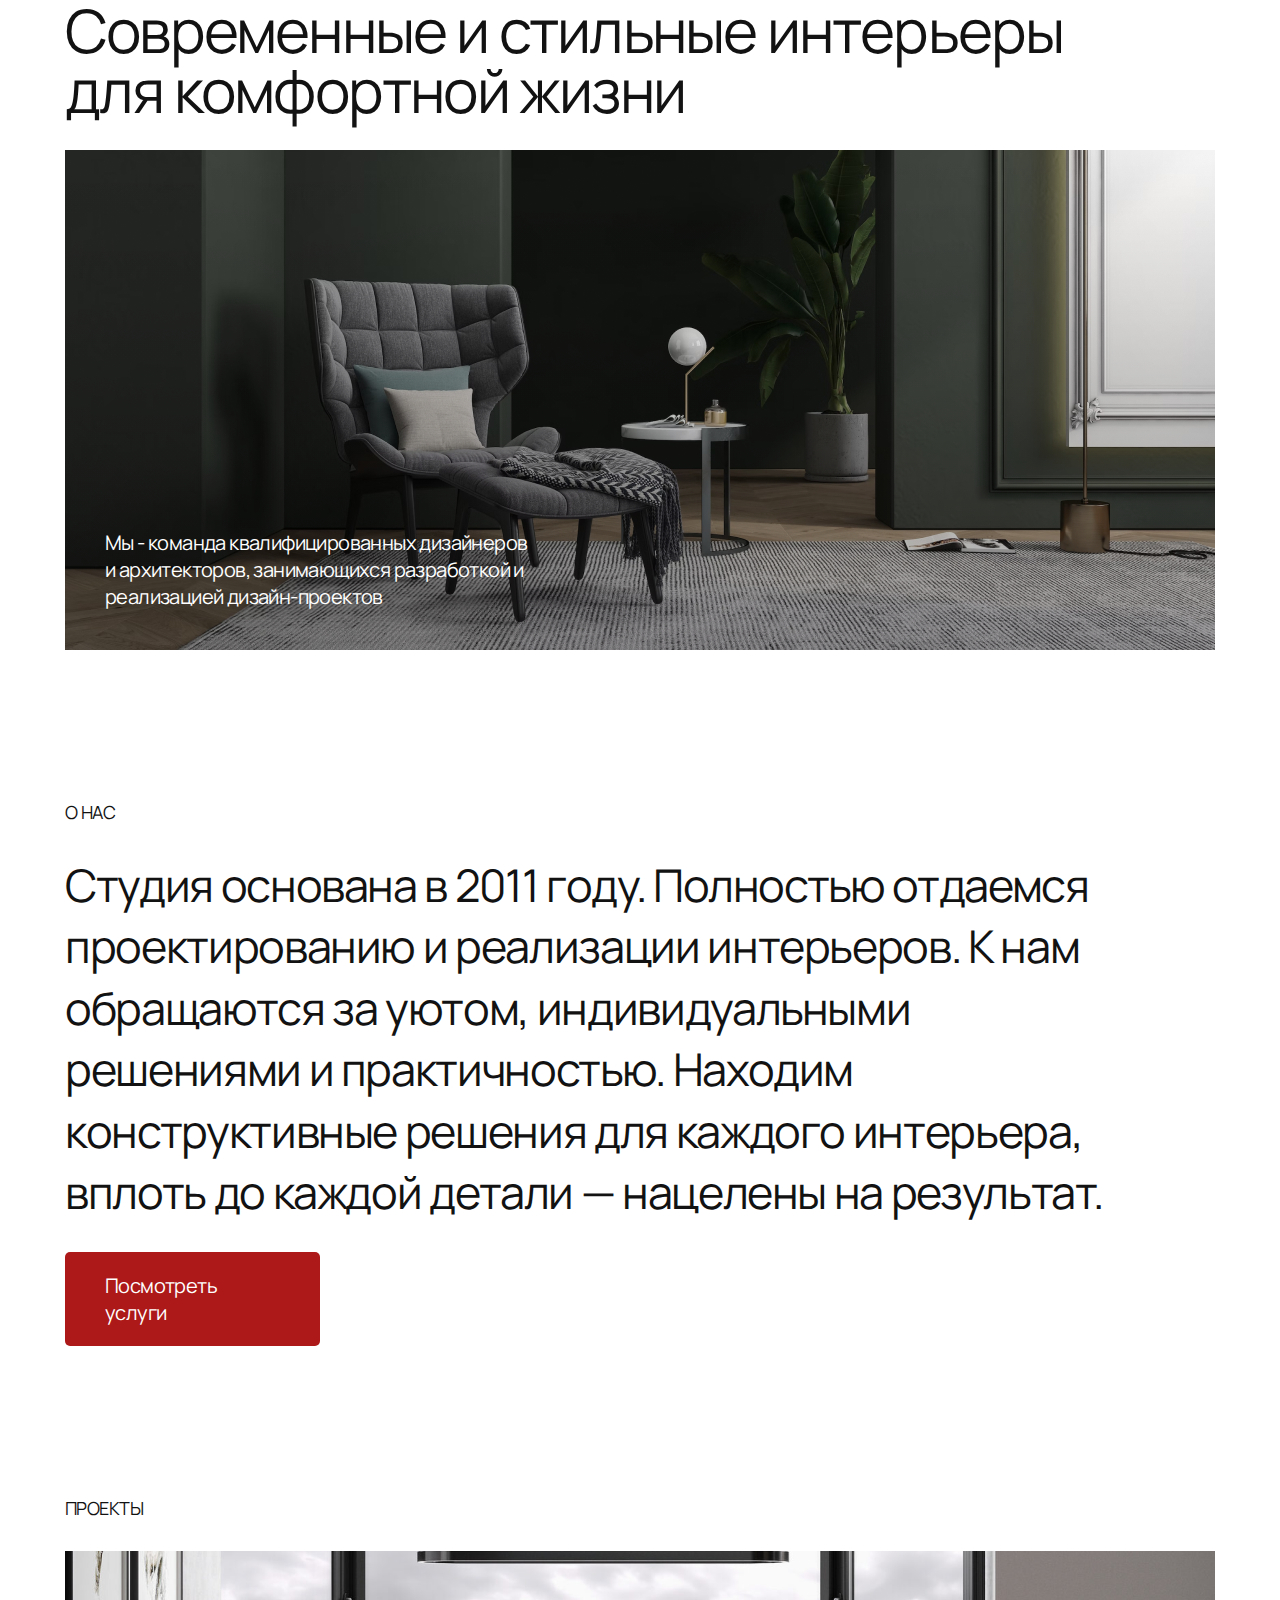
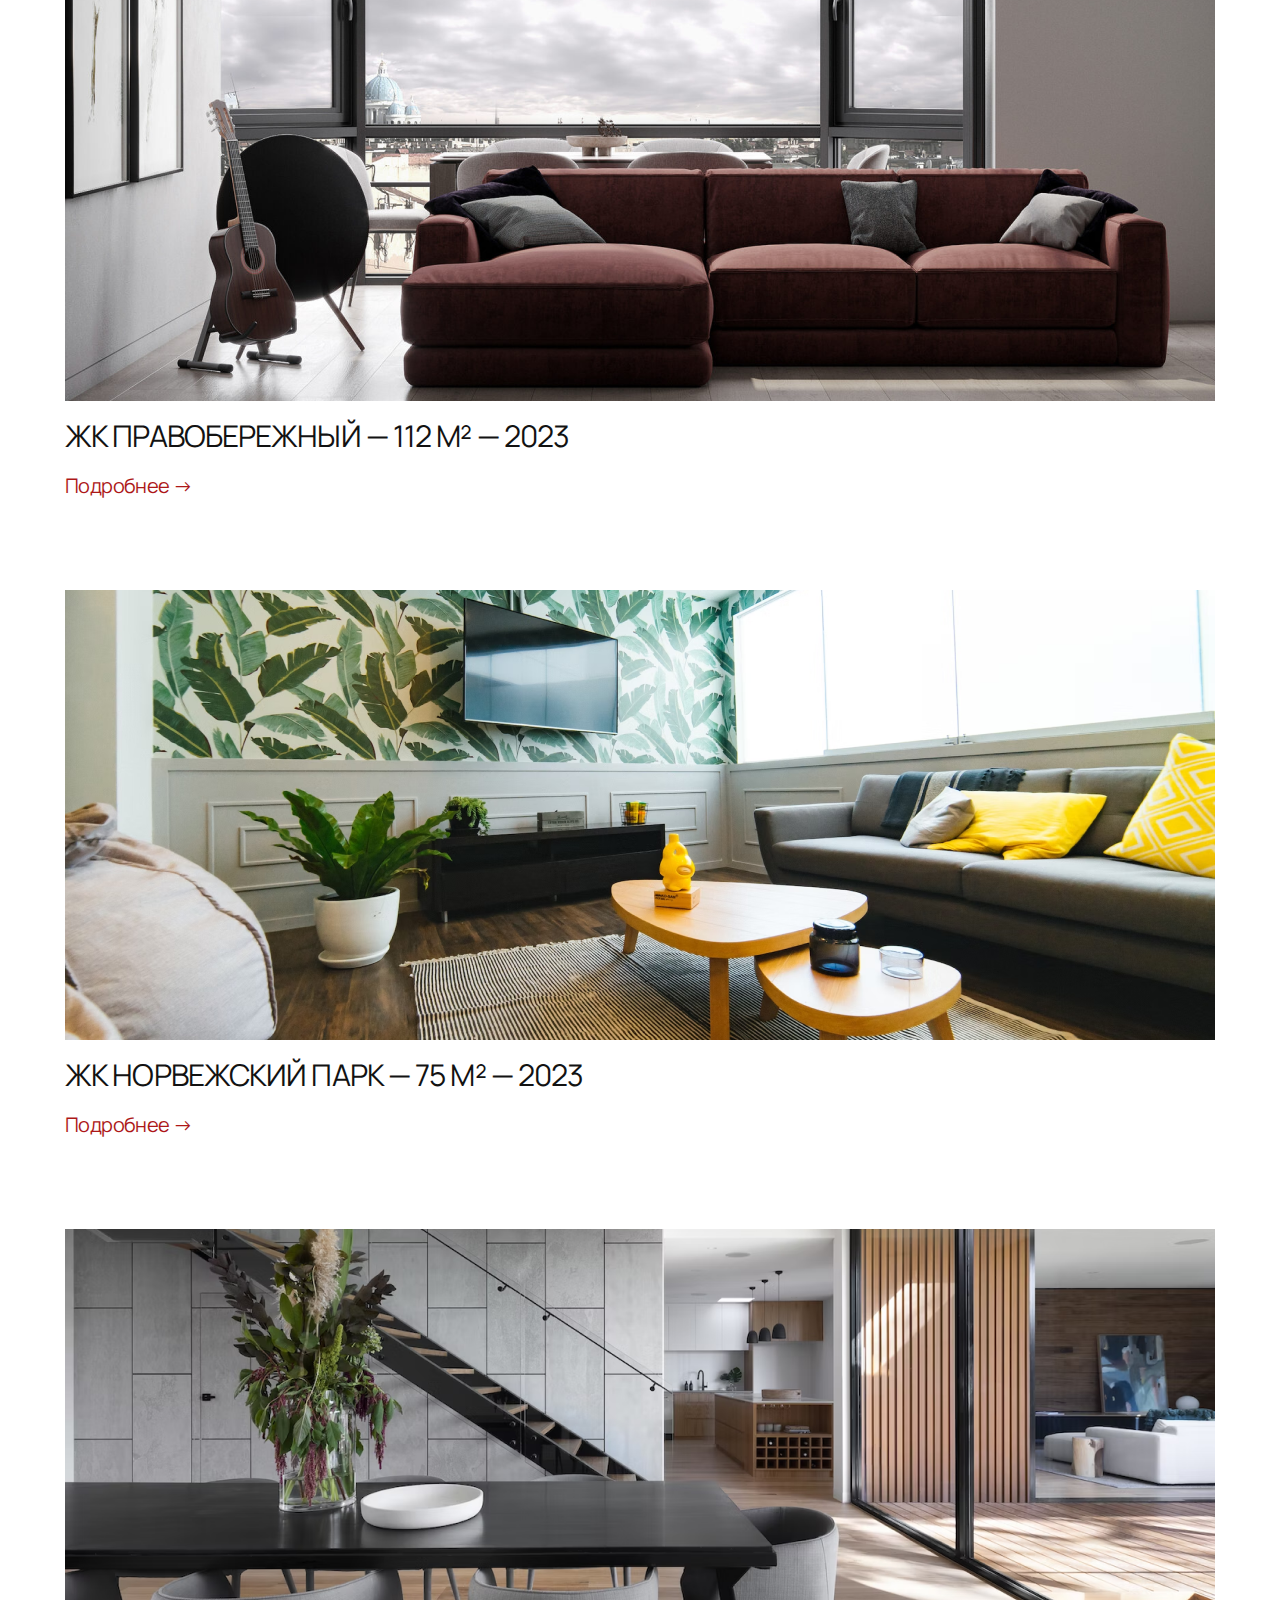
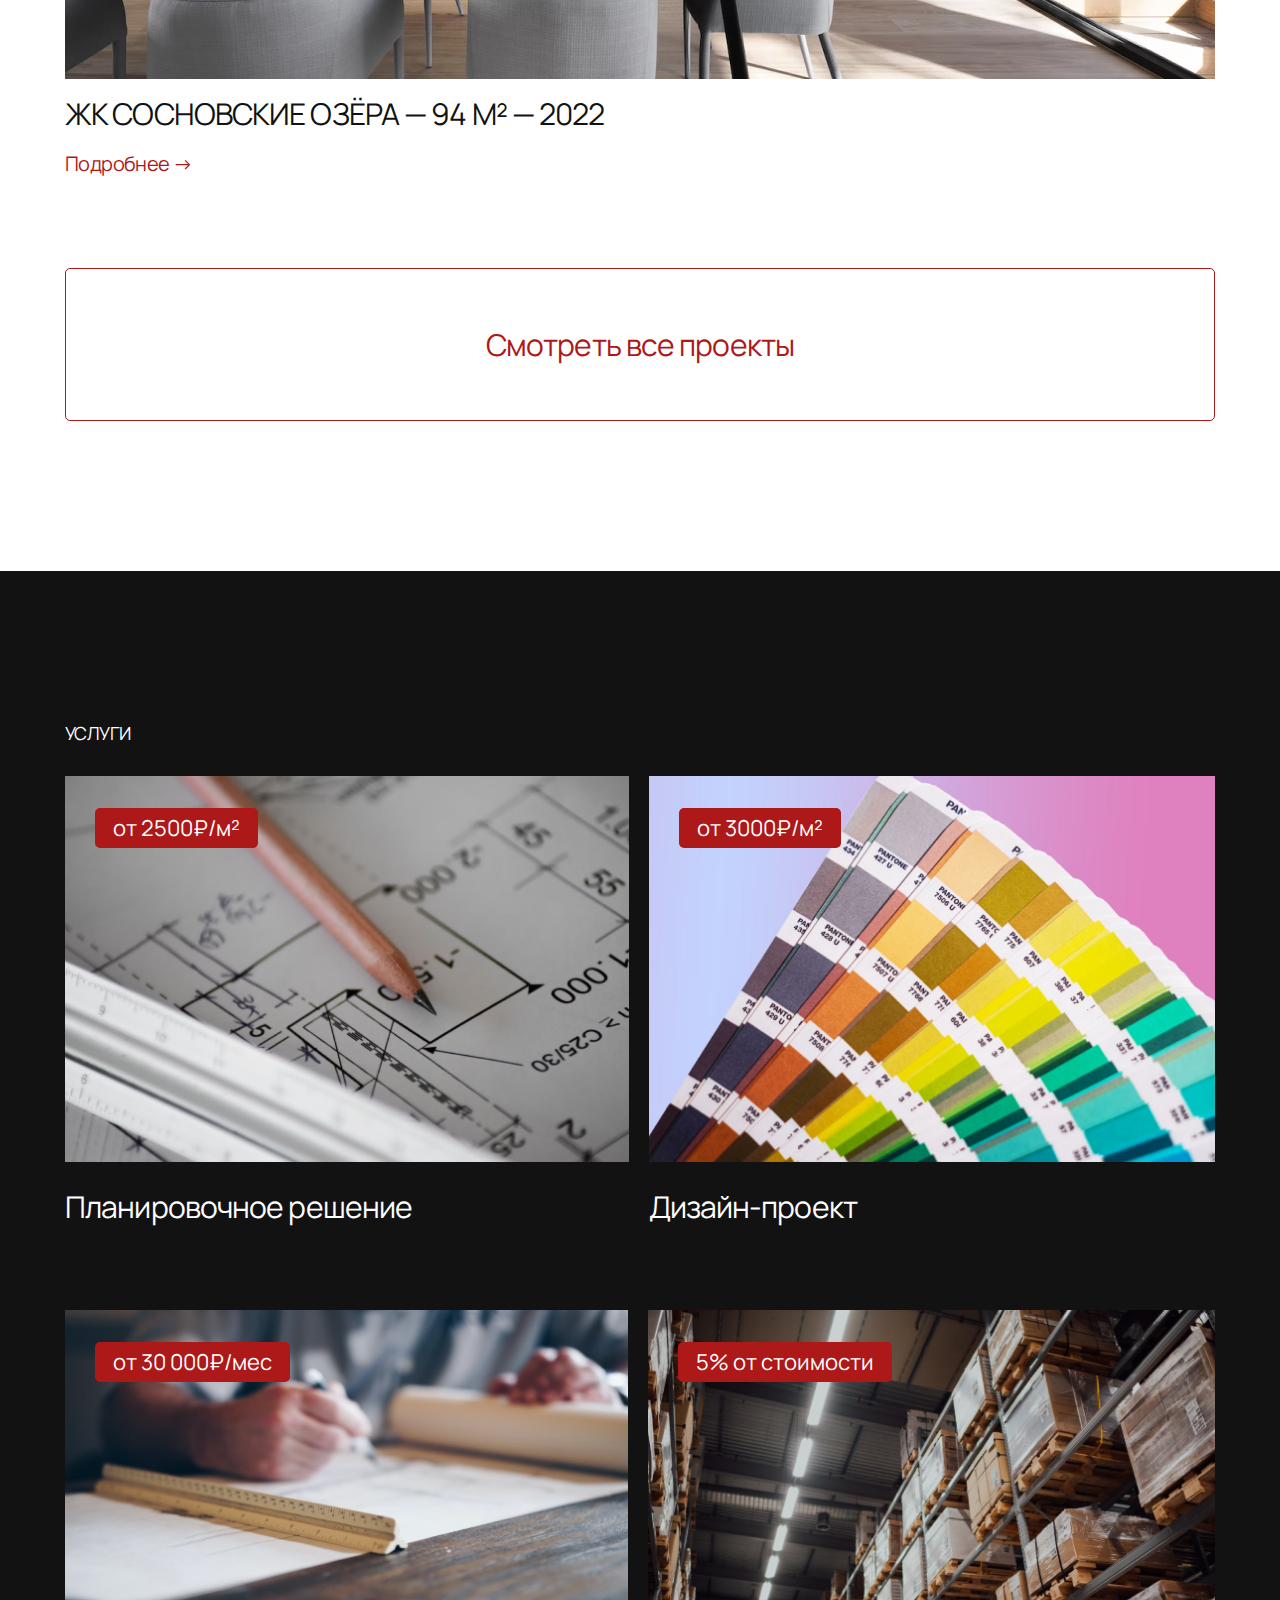
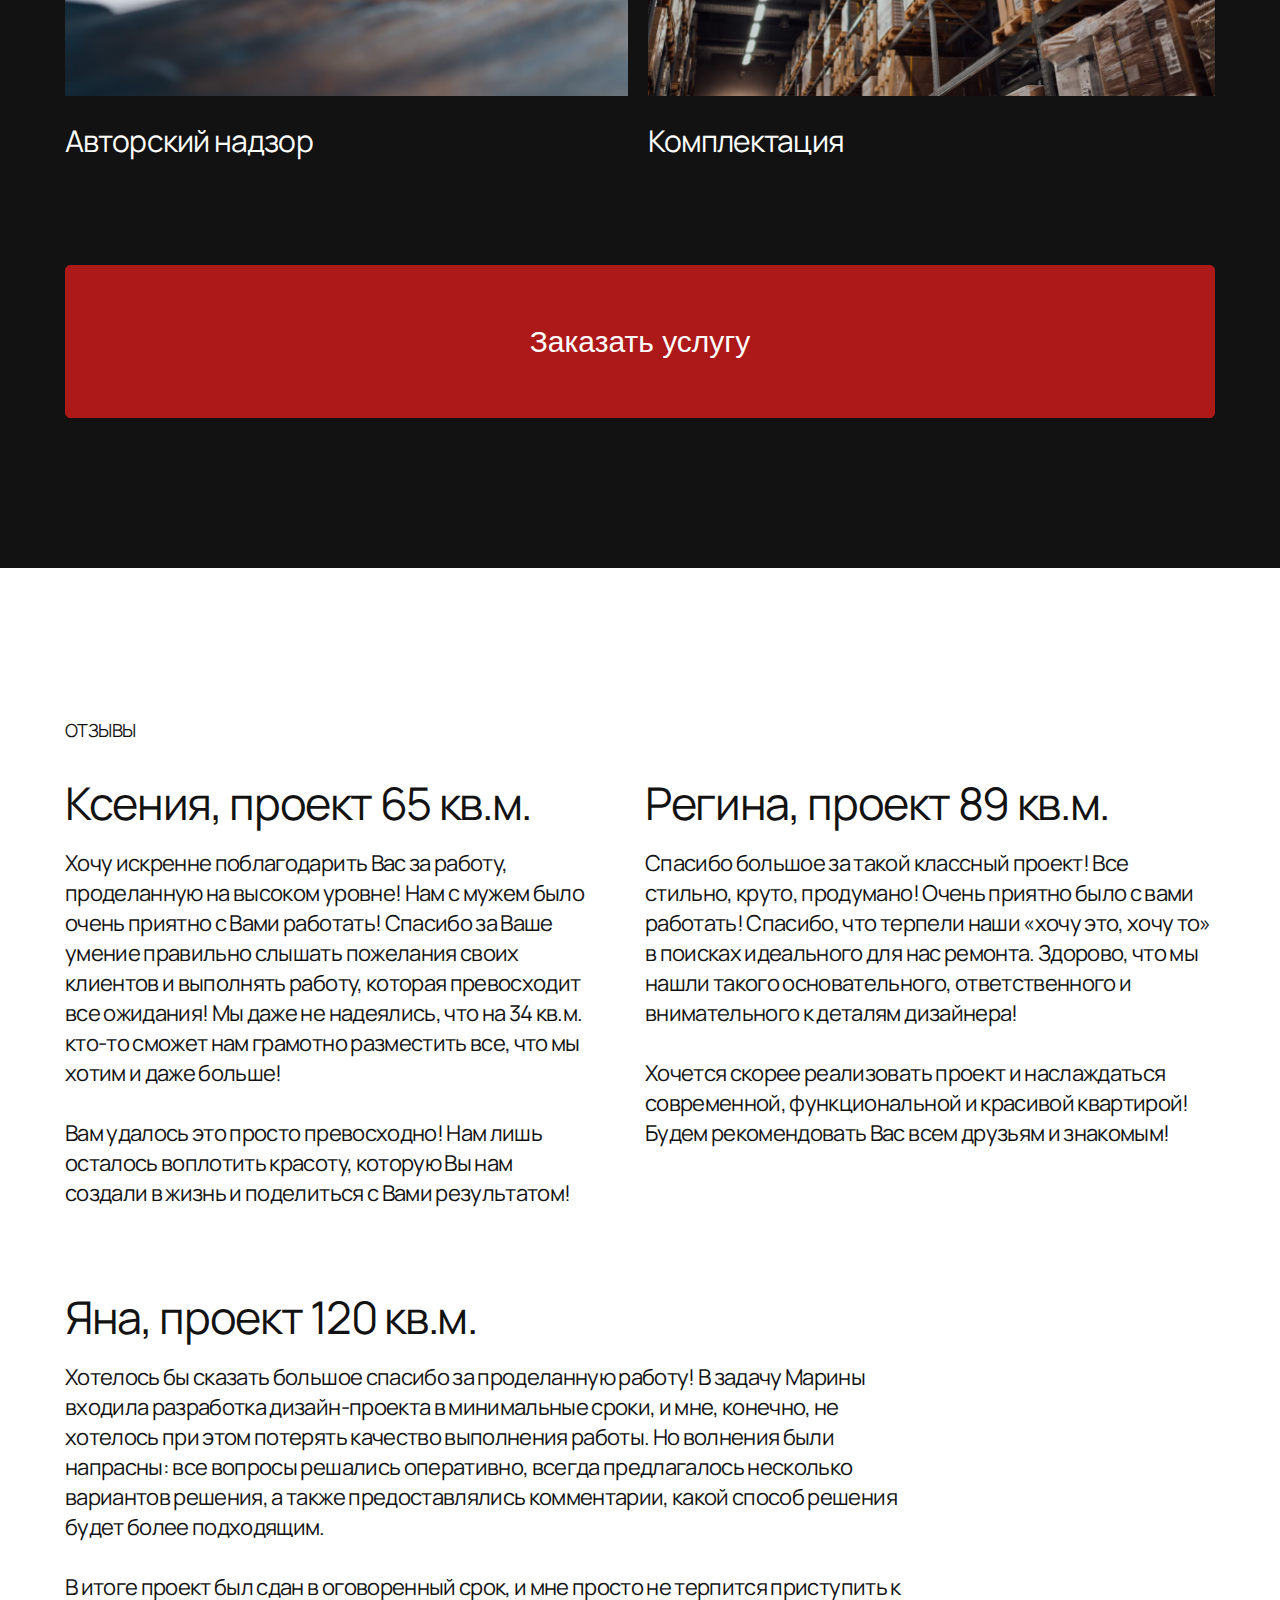
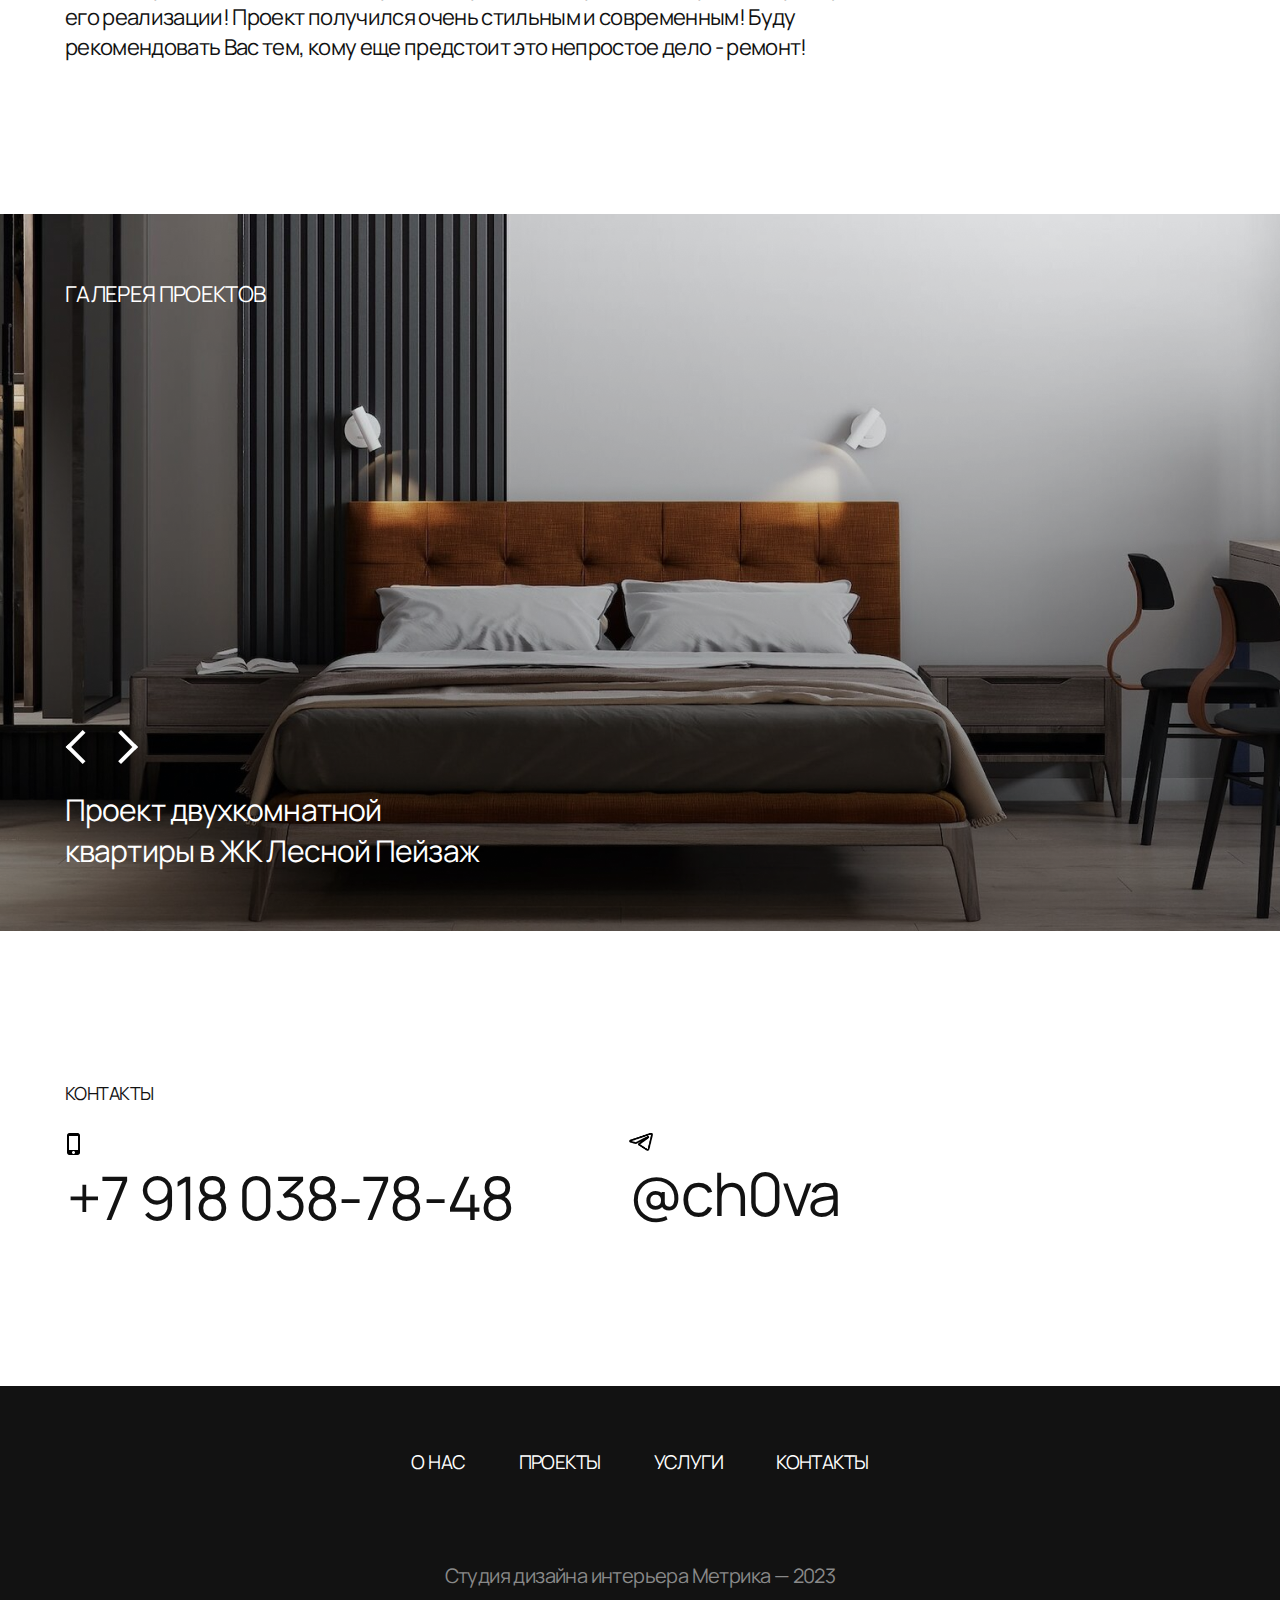
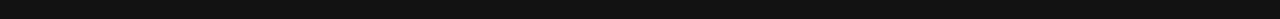
==== commit 267d0411: "replace mail to telegram" ====
--- a/index.html
+++ b/index.html
@@ -266,7 +266,8 @@
                     <source media="(max-width: 400px)"
                         srcset="Resources/Photos/Gallery/Kitchen-in-house/Kitchen-in-house-mobile.png">
                     <img class="gallery-slider__image"
-                        src="Resources/Photos/Gallery/Kitchen-in-house/Kitchen-in-house.png" alt=""
+                        src="Resources/Photos/Gallery/Kitchen-in-house/Kitchen-in-house.png"
+                        alt="Изображение дизайн-проекта кухни с барным столиком"
                         srcset="Resources/Photos/Gallery/Kitchen-in-house/Kitchen-in-house@2.png x2">
                 </picture>
 
@@ -307,8 +308,8 @@
             <section class="contacts">
                 <h2 class="contacts__h2 h2">Контакты</h2>
                 <div class="contacts__flex-container">
-                    <a class="link contacts__link_tel" href="tel:+79358954535">+7 935 895-45-35</a>
-                    <a class="link contacts__link_mail" href="mailto:mail@htmlacademy.ru">hello@mail.com</a>
+                    <a class="link contacts__link_tel" href="tel:+79180387848">+7 918 038-78-48</a>
+                    <a class="link contacts__link_telegram" href="https://t.me/ch0va">@ch0va</a>
                 </div>
             </section>
         </div>
--- a/Styles/style.css
+++ b/Styles/style.css
@@ -439,7 +439,7 @@
 }
 
 .contacts__link_tel, 
-.contacts__link_mail {
+.contacts__link_telegram {
   border: 2px solid transparent;
   text-transform: none;
   font-size: 60px;
@@ -447,7 +447,7 @@
 }
 
 .contacts__link_tel:hover, 
-.contacts__link_mail:hover {
+.contacts__link_telegram:hover {
   border-bottom: 2px solid #121212cc;
 }
 
@@ -461,10 +461,10 @@
   margin-bottom: 6px;
 }
 
-.contacts__link_mail::before {
+.contacts__link_telegram::before {
   content: "";
   display: block;
-  background: url(../Resources/Objects/Mail_logo/mail-ico.png) center
+  background: url(../Resources/Objects/Telegram_logo/telegram-ico.png) center
   center/cover no-repeat;
   width: 24px;
   height: 18px;
--- a/Styles/tablet.css
+++ b/Styles/tablet.css
@@ -181,6 +181,7 @@
   }
   .contacts__link_mail::before {
     margin-bottom: 23px;
+    width: 23px;
   }
 
   .footer {
--- a/Styles/mobile.css
+++ b/Styles/mobile.css
@@ -144,7 +144,7 @@
     font-size: 30px;
     line-height: 32px;
     margin-bottom: 25px;
-    max-width: 90%;
+    max-width: 96%;
   }
 
   .main__image {
@@ -191,6 +191,7 @@
     font-size: 16px;
     line-height: 22px;
     border-radius: 3.8px;
+    text-align: center;
   }
 
   .project {
@@ -336,7 +337,7 @@
   .gallery-slider__control {
     justify-content: space-between;
     width: 100%;
-    max-width: 92%;
+    max-width: calc(100% - 28px);
     bottom: 193px;
     left: 12px;
   }
@@ -368,7 +369,7 @@
     margin-bottom: 19px;
   }
   .contacts__link_mail::before {
-    width: 15px;
+    width: 23px;
     height: 18px;
     margin-bottom: 17px;
   }
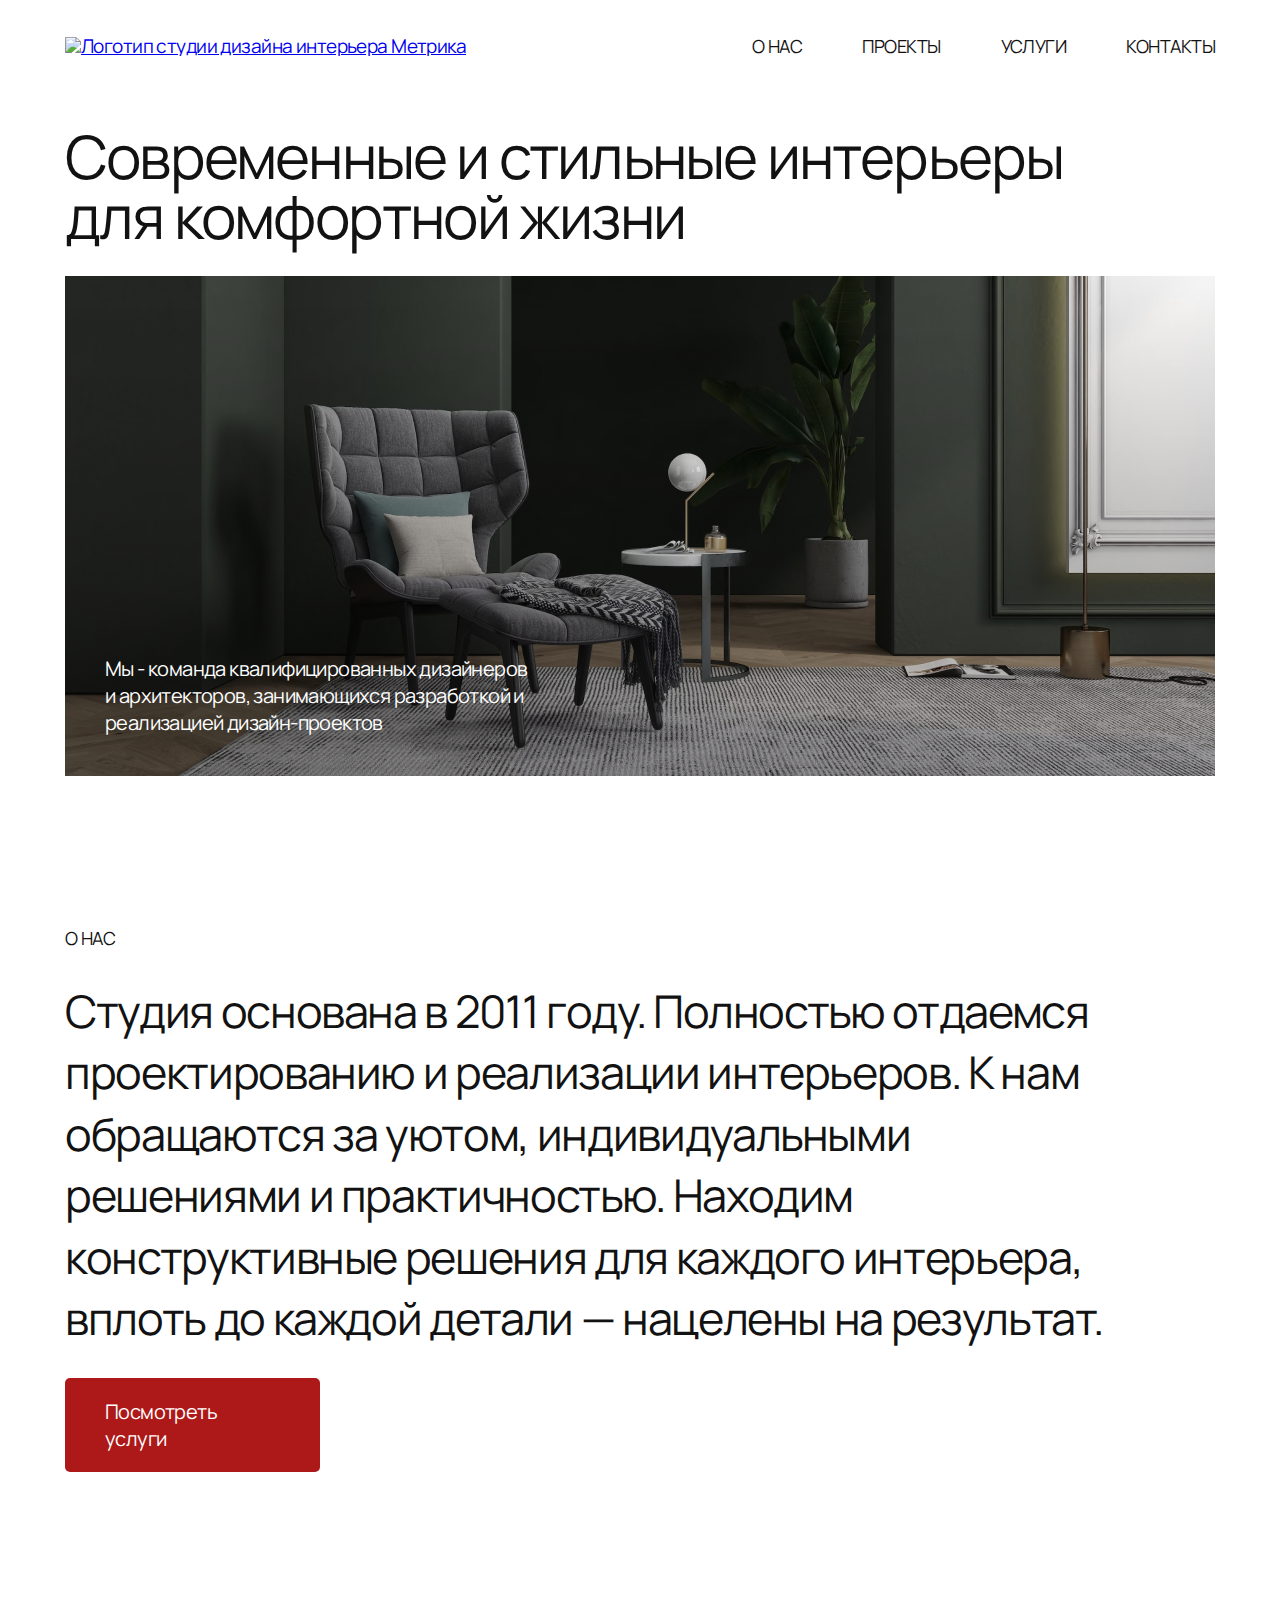
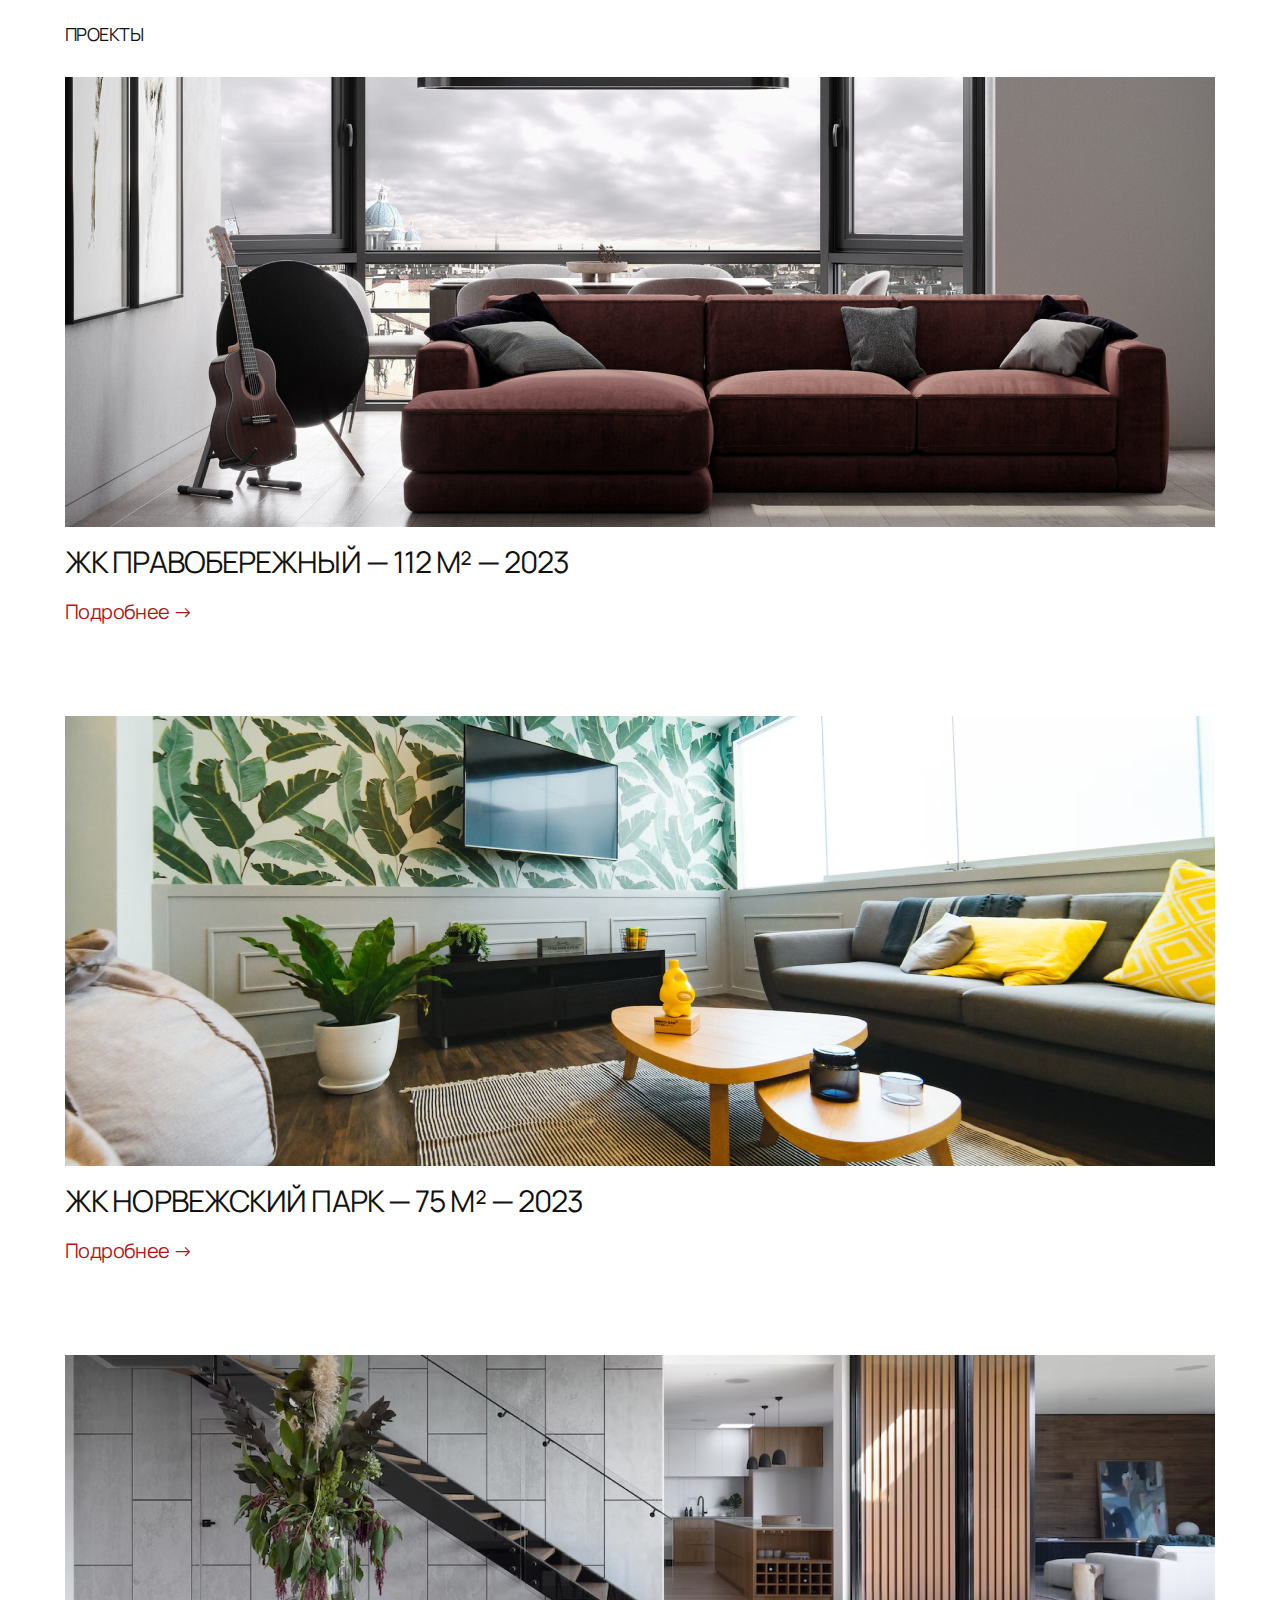
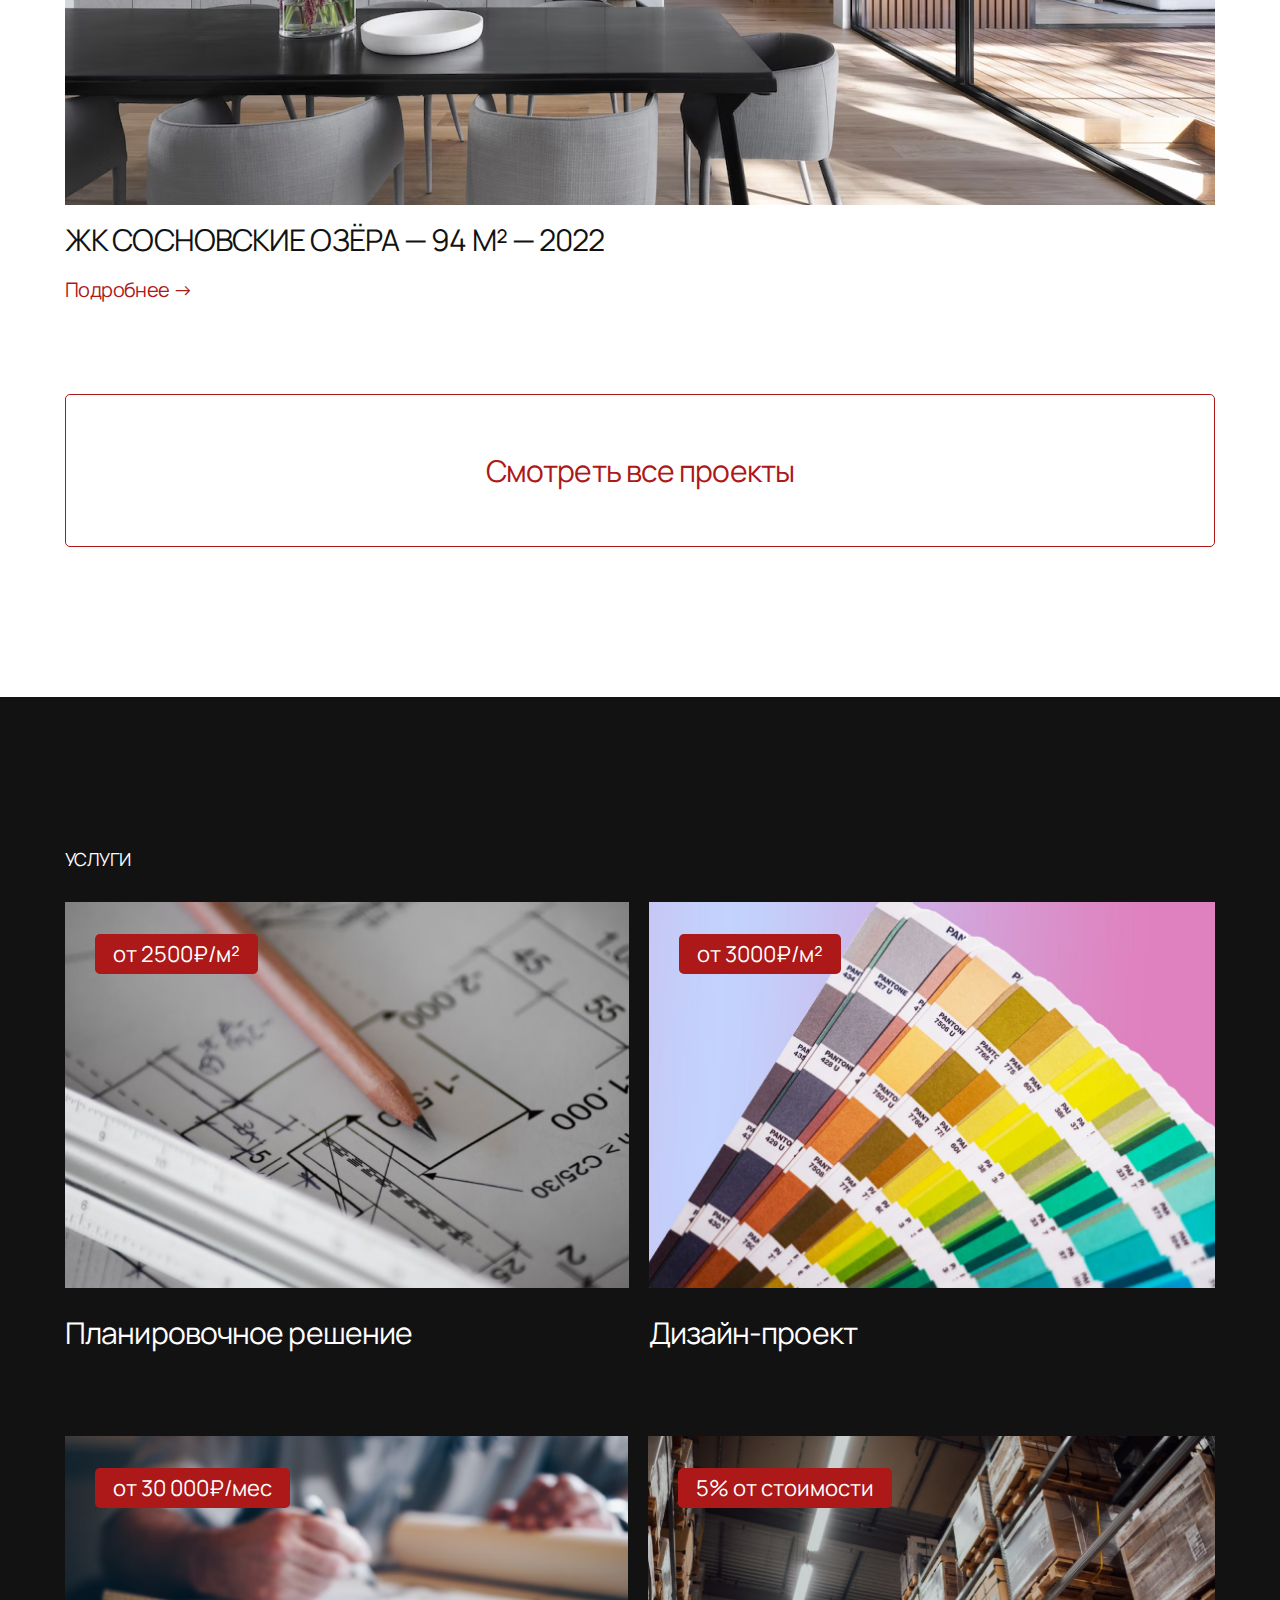
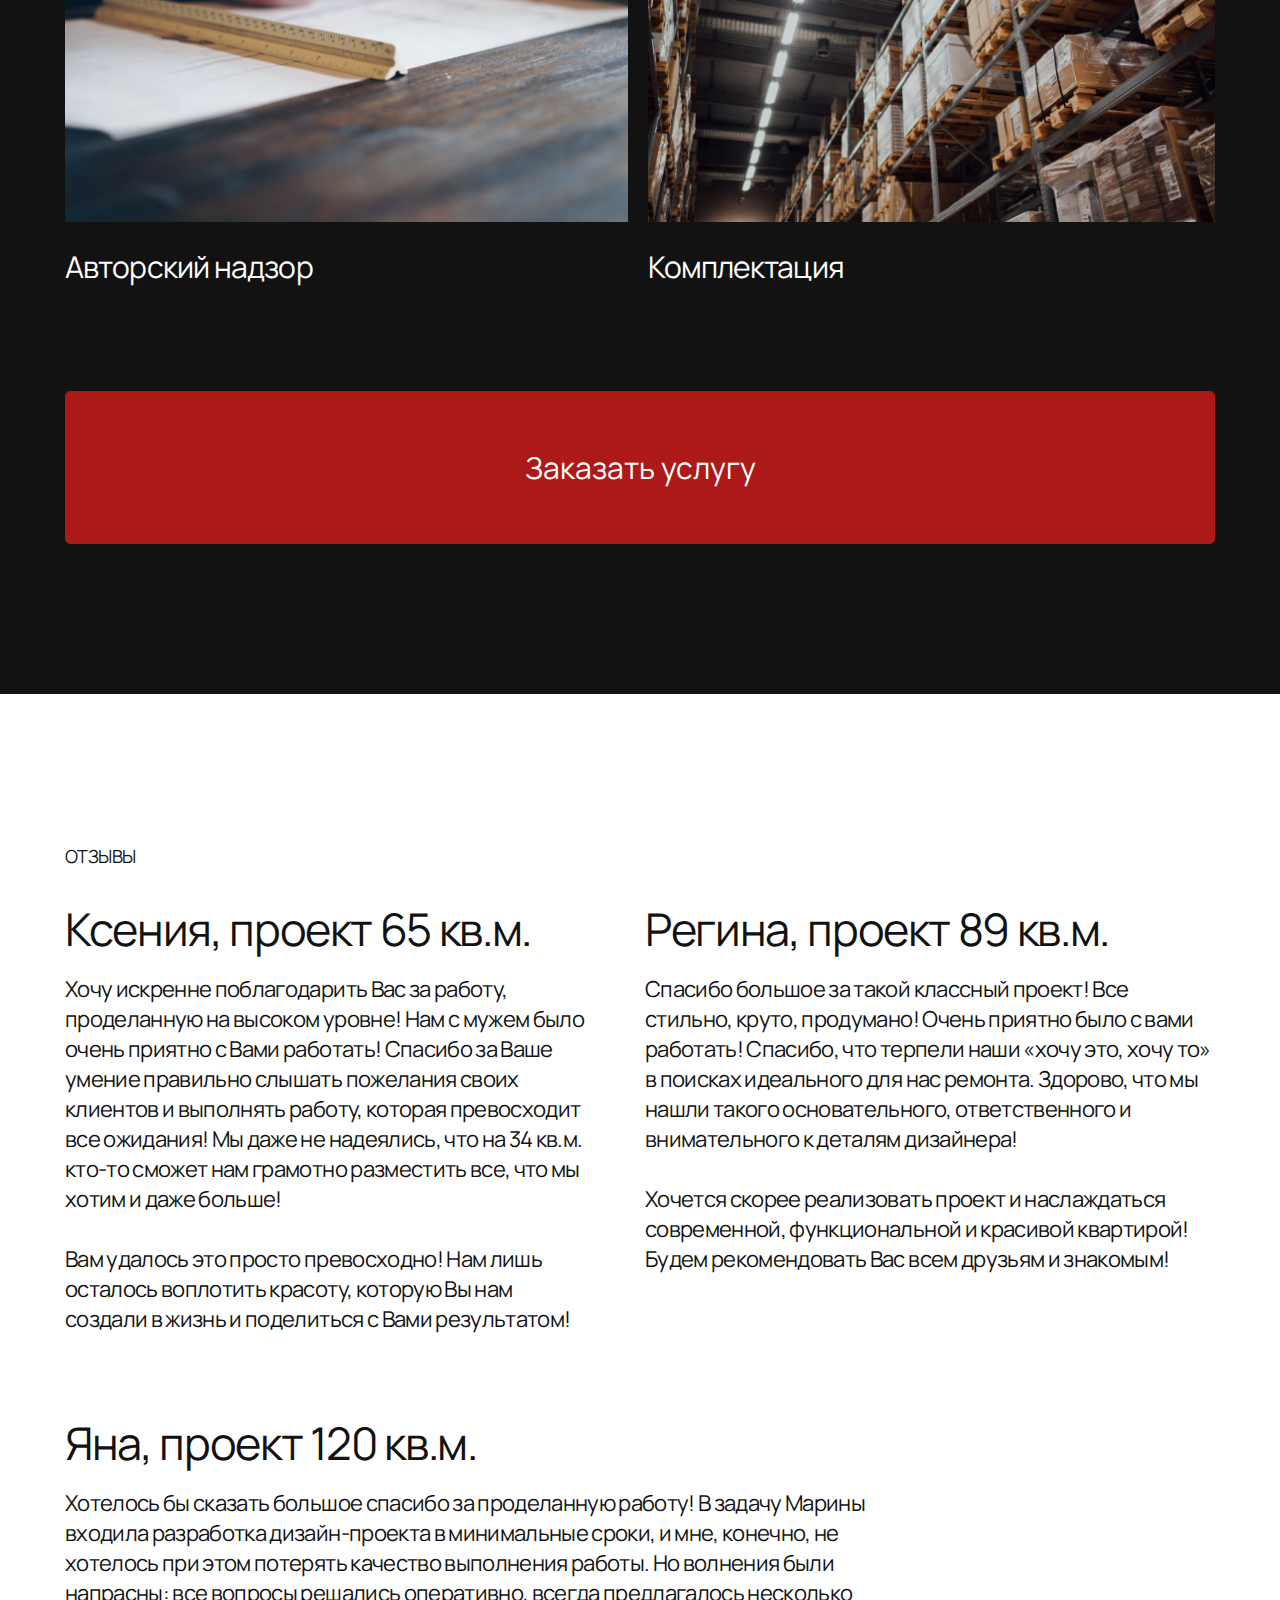
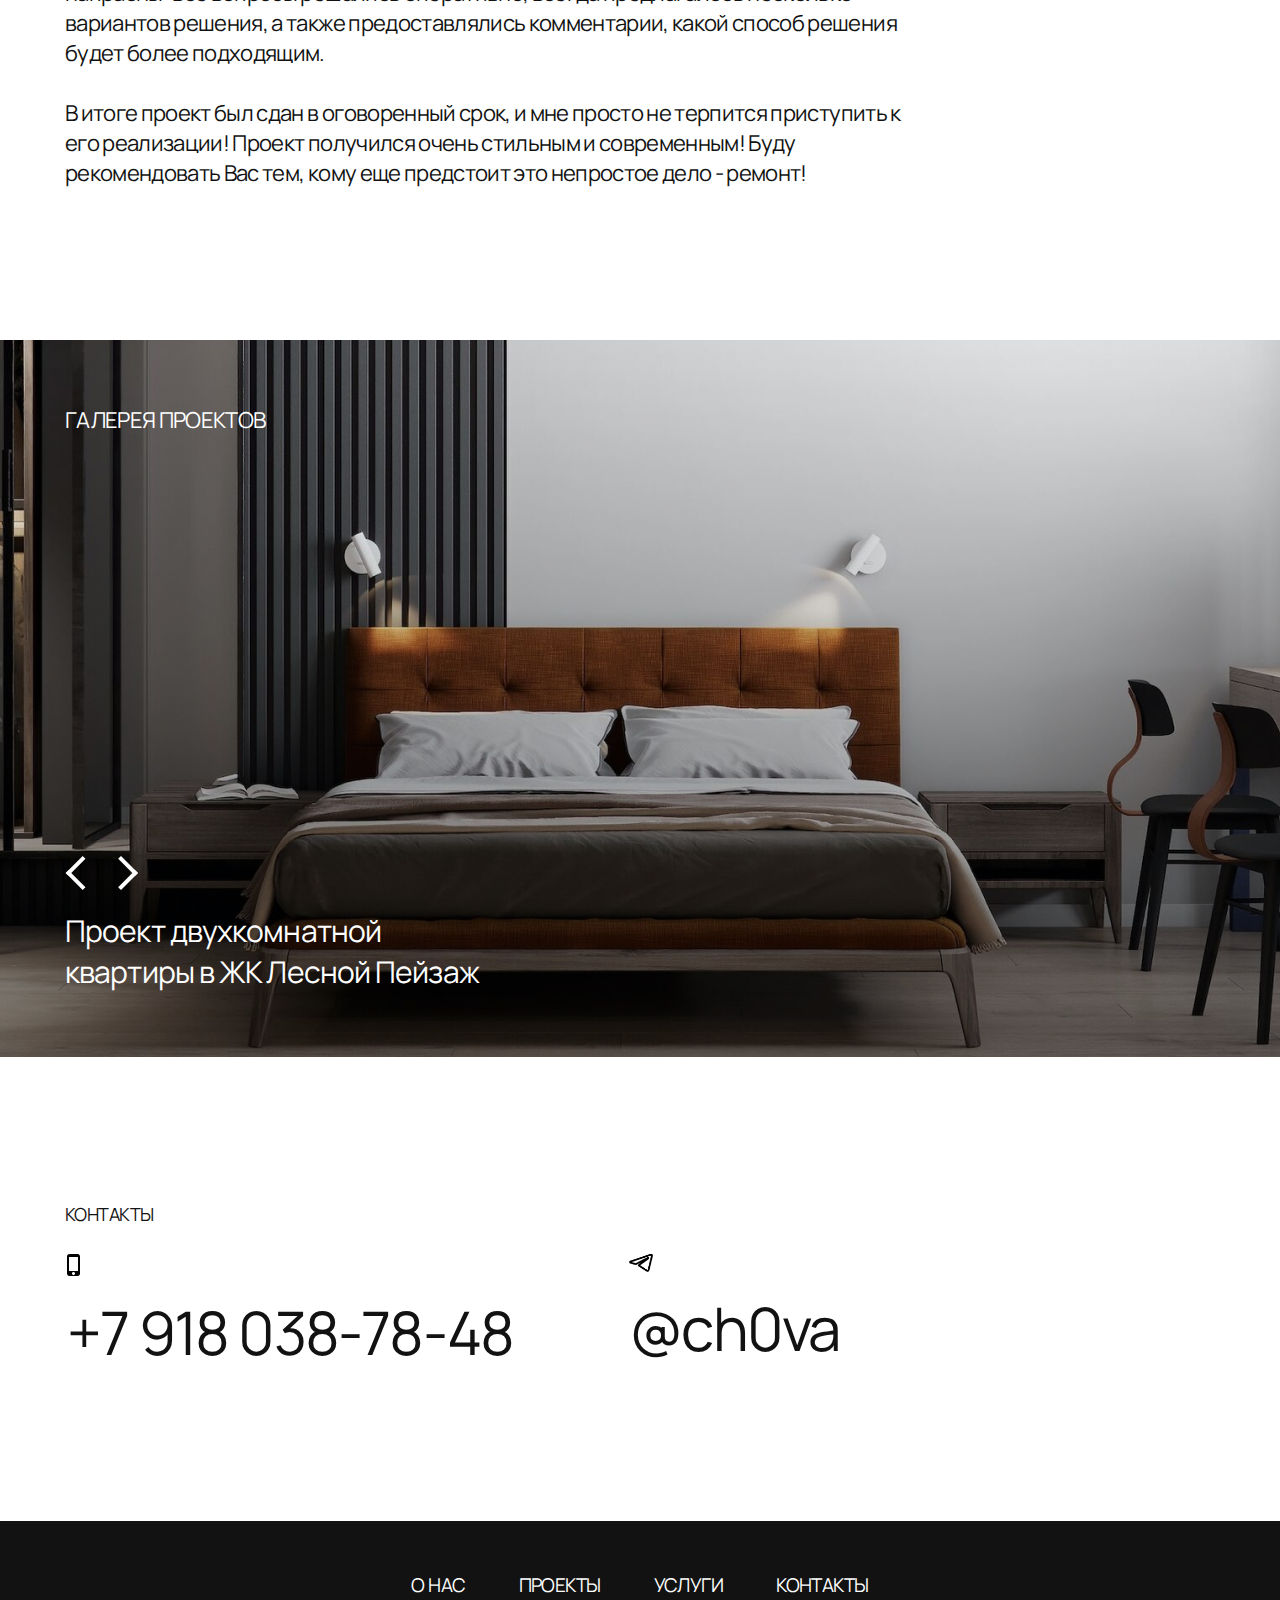
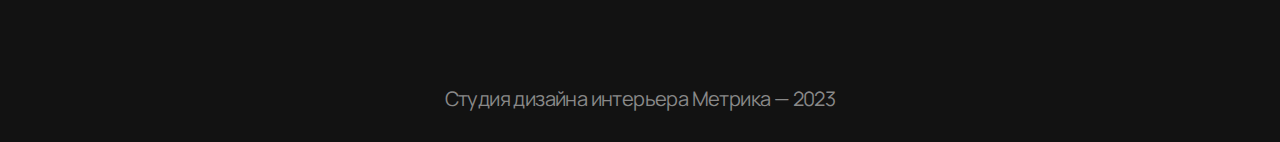
==== commit 3343d627: "fix adaptive" ====
--- a/index.html
+++ b/index.html
@@ -17,303 +17,345 @@
 </head>
 
 <body id="body">
-
-    <!-- <header class="header container">
-        <a href="index.html">
-            <img class="header__logo" src="Resources/Objects/Metrica_logo/Metrica_logo.png"
-                alt="Логотип студии дизайна интерьера Метрика"
-                srcset="Resources/Objects/Metrica_logo/Metrica_logo@2x.png 2x">
-        </a>
-
-        <nav class="header__navigation">
-            <a class="link" href="#about-us">О нас</a>
-            <a class="link" href="#project">Проекты</a>
-            <a class="link" href="#service">Услуги</a>
-            <a class="link" href="#contact">Контакты</a>
-        </nav>
-    </header>
-<main class="main">
-    <nav id="mobile-header">
-        <a class="link" href="#about-us">О нас</a>
-        <a class="link" href="#project">Проекты</a>
-        <a class="link" href="#service">Услуги</a>
-        <a class="link" href="#contact">Контакты</a>
-        <div id="toggle" class="header__toggle">
-            <input class="header__input" type="checkbox">
-            <span class="header__span"></span>
-        </div>
-    </nav> -->
-
-    <div id="blackout"></div> <!-- Затемнение при активации мобильного меню -->
-
-    <div class="wrapper">
-        <div class="main  container">
-            <h1 class="h1">Современные и стильные интерьеры для комфортной жизни</h1>
-            <div class="main__image">
-                <p class="main__paragraph">Мы - команда квалифицированных дизайнеров и архитекторов, занимающихся
-                    разработкой и реализацией
-                    дизайн-проектов</p>
-            </div>
-        </div>
-    </div>
-
-    <div class="wrapper">
-        <div id="about-us" class="about-us container">
-            <h2 class="h2">О нас</h2>
-            <p class="about-us__paragraph">Студия основана в 2011 году. Полностью отдаемся проектированию и реализации
-                интерьеров. К нам обращаются за уютом, индивидуальными решениями и практичностью. Находим конструктивные
-                решения для каждого интерьера, вплоть до каждой детали — нацелены на результат.</p>
-            <a class="about-us__link" href="/">Посмотреть услуги</a>
-        </div>
-    </div>
-
-
-    <div class="wrapper">
-        <div id="project" class="project container">
-            <h2 class="h2">Проекты</h2>
-            <div class="project__item">
-                <picture>
-                    <source media="(max-width: 400px)"
-                        srcset="Resources/Photos/Project/RC-Pravoberezhny/RC-Pravoberezhny-mobile.png" />
-                    <source media="(max-width: 992px)"
-                        srcset="Resources/Photos/Project/RC-Pravoberezhny/RC-Pravoberezhny-tablet.png" />
-                    <img class="project__image" src="Resources/Photos/Project/RC-Pravoberezhny/RC-Pravoberezhny.png"
-                        alt="Фото квартиры с угловым диваном и панорамными окнами"
-                        srcset="Resources/Photos/Project/RC-Pravoberezhny/RC-Pravoberezhny@2x.png 2x">
-                </picture>
-                <h3 class="project__h3 h3">ЖК правобережный — <span class="span">112 м²</span> — 2023</h3>
-                <a class="project__link" href="">Подробнее →</a>
-            </div>
-            <div class="project__item">
-                <picture>
-                    <source media="(max-width: 400px)"
-                        srcset="Resources/Photos/Project/RC-Norvezhskiy-park/RC-Norvezhskiy-park-mobile.png" />
-                    <source media="(max-width: 992px)"
-                        srcset="Resources/Photos/Project/RC-Norvezhskiy-park/RC-Norvezhskiy-park-tablet.png" />
-                    <img class="project__image"
-                        src="Resources/Photos/Project/RC-Norvezhskiy-park/RC-Norvezhskiy-park.png"
-                        alt="Фото гостиной с двойным деревянным столиком, настенным телевизором, диваном и пуфиками"
-                        srcset="Resources/Photos/Project/RC-Norvezhskiy-park/RC-Norvezhskiy-park@2x.png x2">
-                </picture>
-                <h3 class="project__h3 h3">ЖК норвежский парк — <span class="span">75 м²</span> — 2023</h3>
-                <a class="project__link" href="">Подробнее →</a>
-            </div>
-            <div class="project__item">
-                <picture>
-                    <source media="(max-width: 400px)"
-                        srcset="Resources/Photos/Project/RC-Sosnovskie-ozera/RC-Sosnovskie-ozera-mobile.png" />
-                    <source media="(max-width: 992px)"
-                        srcset="Resources/Photos/Project/RC-Sosnovskie-ozera/RC-Sosnovskie-ozera-tablet.png" />
-                    <img class="project__image"
-                        src="Resources/Photos/Project/RC-Sosnovskie-ozera/RC-Sosnovskie-ozera.png"
-                        alt="Фото квартиры с обзорным видом на кухню, лаунж-зону и обеденный стол"
-                        srcset="Resources/Photos/Project/RC-Sosnovskie-ozera/RC-Sosnovskie-ozera@2x.png x2">
-                </picture>
-                <h3 class="project__h3 h3">ЖК сосновские озёра —<span class="span"> 94 м²</span> — 2022</h3>
-                <a class="project__link" href="">Подробнее →</a>
-            </div>
-            <a class="project__show-all full-container-btn" href="">Смотреть все проекты</a>
-        </div>
-    </div>
-
-    <div class="black-background">
-        <div class="wrapper">
-            <div class="container">
-                <div id="service" class="service ">
-                    <h2 class="service__h2 h2">Услуги</h2>
-                    <div class=" service__flex">
-                        <div class="service__item">
-                            <img class="service__image"
-                                src="Resources/Photos/Service/Planning-decision/Planning-decision.png"
-                                srcset="Resources/Photos/Service/Planning-decision/Planning-decision@2x.png x2">
-                            <div class="service__price">от 2500₽/м²</div>
-                            <h3 class="service__h3 h3">Планировочное решение</h3>
-                        </div>
-                        <div class="service__item">
-                            <img class="service__image" src="Resources/Photos/Service/Project-design/Project-design.png"
-                                srcset="Resources/Photos/Service/Project-design/Project-design@2x.png x2">
-                            <div class="service__price">от 3000₽/м²</div>
-                            <h3 class="service__h3 h3">Дизайн-проект</h3>
-                        </div>
-                    </div>
-                    <div class=" service__flex">
-                        <div class="service__item">
-                            <img class="service__image"
-                                src="Resources/Photos/Service/Author's-supervision/Author's-supervision.png"
-                                srcset="Resources/Photos/Service/Project-design/Author's-supervision@2x.png x2">
-                            <div class="service__price">от 30 000₽/мес</div>
-                            <h3 class="service__h3 h3">Авторский надзор</h3>
-                        </div>
-                        <div class="service__item">
-                            <img class="service__image" src="Resources/Photos/Service/Equipment/Equipment.png"
-                                srcset="Resources/Photos/Service/Equipment/Equipment@2x.png x2">
-                            <h3 class="service__h3 h3">Комплектация</h3>
-                            <div class="service__price">5% от стоимости</div>
-                        </div>
-                    </div>
-                    <button class="service__btn full-container-btn">Заказать услугу</button>
-                </div>
-            </div>
-        </div>
-    </div>
-
-    <div class="wrapper">
-        <div class="comments container">
-            <h2 class="comments__h2 h2">Отзывы</h2>
-            <div class="comments__flex ">
-                <div class="comment__item">
-                    <p class="comment__header">Ксения, проект 65 кв.м.</p>
-                    <p class="comment__text">Хочу искренне поблагодарить Вас за работу, проделанную на высоком уровне!
-                        Нам с
-                        мужем было очень приятно с Вами работать! Спасибо за Ваше умение правильно слышать пожелания
-                        своих
-                        клиентов и выполнять работу, которая превосходит все ожидания! Мы даже не надеялись, что на 34
-                        кв.м.
-                        кто-то сможет нам грамотно разместить все, что мы хотим и даже больше!<br><br>
-                        Вам удалось это просто превосходно! Нам лишь осталось воплотить красоту, которую Вы нам создали
-                        в
-                        жизнь и поделиться с Вами результатом!
-                    </p>
-                </div>
-                <div class="comment__item">
-                    <p class="comment__header">Регина, проект 89 кв.м.</p>
-                    <p class="comment__text">Спасибо большое за такой классный проект! Все стильно, круто, продумано!
-                        Очень
-                        приятно было с вами работать! Спасибо, что терпели наши «хочу это, хочу то» в поисках идеального
-                        для
-                        нас ремонта. Здорово, что мы нашли такого основательного, ответственного и внимательного к
-                        деталям
-                        дизайнера!<br><br>
-                        Хочется скорее реализовать проект и наслаждаться современной, функциональной и красивой
-                        квартирой!
-                        Будем рекомендовать Вас всем друзьям и знакомым!</p>
-                </div>
-            </div>
-            <div class="comments__flex ">
-                <div class="comment__item">
-                    <p class="comment__header">Яна, проект 120 кв.м.</p>
-                    <p class="comment__text">Хотелось бы сказать большое спасибо за проделанную работу! В задачу Марины
-                        входила разработка дизайн-проекта в минимальные сроки, и мне, конечно, не хотелось при этом
-                        потерять
-                        качество выполнения работы. Но волнения были напрасны: все вопросы решались оперативно, всегда
-                        предлагалось несколько вариантов решения, а также предоставлялись комментарии, какой способ
-                        решения
-                        будет более подходящим.<br><br>
-                        В итоге проект был сдан в оговоренный срок, и мне просто не терпится приступить к его
-                        реализации!
-                        Проект получился очень стильным и современным! Буду рекомендовать Вас тем, кому еще предстоит
-                        это
-                        непростое дело - ремонт!</p>
-                </div>
-            </div>
-        </div>
-    </div>
-
-
-    <section class="gallery-slider">
-
-
-        <div class="wrapper">
-            <div class="container">
-                <p class="gallery-slider__header">Галерея проектов</p>
-                <div class="gallery-slider__control">
-                    <button class="gallery-slider__control_prev" />
-                    <button class="gallery-slider__control_next" />
-                </div>
-
-            </div>
-        </div>
-        <div class="gallery-slider__images-box  gallery-slider__active">
-            <div class="gallery-slider__slide">
-                <picture class="gallery-slider__picture">
-                    <source media="(max-width: 400px)"
-                        srcset="Resources/Photos/Gallery/RC-Lesnoy-peyzazh/RC-Lesnoy-peyzazh-mobile.png">
-                    <img class="gallery-slider__image"
-                        src="Resources/Photos/Gallery/RC-Lesnoy-peyzazh/RC-Lesnoy-peyzazh.png"
-                        alt="Изображение комнаты с двуспальной кроватью и туалетным столиком"
-                        srcset="Resources/Photos/Gallery/RC-Lesnoy-peyzazh/RC-Lesnoy-peyzazh@2.png x2">
-                </picture>
-
-                <div class="wrapper">
-                    <div class="container">
-                        <a href="/Metrics/index.html" class="gallery-slider__project-link">
-                            Проект двухкомнатной квартиры в ЖК Лесной Пейзаж</a>
-                    </div>
-                </div>
-            </div>
-        </div>
-
-        <div class="gallery-slider__images-box">
-            <div class="gallery-slider__slide">
-                <picture class="gallery-slider__picture">
-                    <source media="(max-width: 400px)" srcset="Resources/Photos/Gallery/RC-Mayak/RC-Mayak-mobile.png">
-                    <img class="gallery-slider__image" src="Resources/Photos/Gallery/RC-Mayak/RC-Mayak.png"
-                        alt="Изображение комнаты с жёлтым креслом и дизайнерским столиком"
-                        srcset="Resources/Photos/Gallery/RC-Mayak/RC-Mayak@2.png x2">
-                </picture>
-
-                <div class="wrapper">
-                    <div class="container">
-                        <a href="/Metrics/index.html" class="gallery-slider__project-link">Проект гостиной в ЖК Маяк</a>
-                    </div>
-                </div>
-            </div>
-        </div>
-
-        <div class="gallery-slider__images-box">
-            <div class="gallery-slider__slide">
-                <picture class="gallery-slider__picture">
-                    <source media="(max-width: 400px)"
-                        srcset="Resources/Photos/Gallery/Kitchen-in-house/Kitchen-in-house-mobile.png">
-                    <img class="gallery-slider__image"
-                        src="Resources/Photos/Gallery/Kitchen-in-house/Kitchen-in-house.png"
-                        alt="Изображение дизайн-проекта кухни с барным столиком"
-                        srcset="Resources/Photos/Gallery/Kitchen-in-house/Kitchen-in-house@2.png x2">
-                </picture>
-
-                <div class="wrapper">
-                    <div class="container">
-                        <a href="/Metrics/index.html" class="gallery-slider__project-link">Визуализация кухни-гостиной в
-                            частном доме</a>
-                    </div>
-                </div>
-            </div>
-        </div>
-
-        <div class="gallery-slider__images-box">
-            <div class="gallery-slider__slide">
-                <picture class="gallery-slider__picture">
-                    <source media="(m-width: 400px)"
-                        srcset="Resources/Photos/Gallery/RC-Severnyi-veter/RC-Severnyi-veter-mobile.png">
-                    <img class="gallery-slider__image"
-                        src="Resources/Photos/Gallery/RC-Severnyi-veter/RC-Severnyi-veter.png"
-                        alt="Изображение комнаты с барным столиком и зелёной табуреткой"
-                        srcset="Resources/Photos/Gallery/RC-Severnyi-veter/RC-Severnyi-veter@2.png x2">
-                </picture>
-
-                <div class="wrapper">
-                    <div class="container">
-                        <a href="/Metrics/index.html" class="gallery-slider__project-link">Проект кухни в скандинавском
-                            стиле для ЖК Северный Ветер</a>
-                    </div>
-                </div>
-            </div>
-        </div>
-    </section>
-
-
-
     <div class="wrapper">
         <div class="container">
-            <section class="contacts">
-                <h2 class="contacts__h2 h2">Контакты</h2>
-                <div class="contacts__flex-container">
-                    <a class="link contacts__link_tel" href="tel:+79180387848">+7 918 038-78-48</a>
-                    <a class="link contacts__link_telegram" href="https://t.me/ch0va">@ch0va</a>
-                </div>
-            </section>
+
+            <header class="header">
+
+                <a href="index.html">
+                    <img class="header__logo" src="Resources/Objects/Metrica_logo/Metrica_logo.png"
+                        alt="Логотип студии дизайна интерьера Метрика"
+                        srcset="Resources/Objects/Metrica_logo/Metrica_logo@2x.png 2x">
+                </a>
+                <nav class="header__navigation">
+                    <a class="link" href="#about-us">О нас</a>
+                    <a class="link" href="#project">Проекты</a>
+                    <a class="link" href="#service">Услуги</a>
+                    <a class="link" href="#contacts">Контакты</a>
+                </nav>
+
+                <button class="mobile-header__button" />
+            </header>
+
+            <nav class="mobile-header">
+                <div class="mobile-header__container">
+                    <img class="mobile-header__logo" src="Resources/Objects/Metrica_logo/Metrica_logo.png"
+                        alt="Логотип студии дизайна интерьера Метрика"
+                        srcset="Resources/Objects/Metrica_logo/Metrica_logo@2x.png 2x">
+                    <ul class="mobile-header__menu">
+                        <li><a class="link mobile-header__link" href="#about-us">О нас</a></li>
+                        <li><a class="link mobile-header__link" href="#project">Проекты</a></li>
+                        <li><a class="link mobile-header__link" href="#service">Услуги</a></li>
+                        <li><a class="link mobile-header__link" href="#contacts">Контакты</a></li>
+                    </ul>
+                    <div class="mobile-header__contacts">
+                        <p class="mobile-header__contact-info">для связи:</p>
+                        <a class="link mobile-header__contact-link" href="tel:+79180387848">+7 918 038-78-48</a>
+                        <a class="link mobile-header__contact-link" target="_blank" href="https://t.me/ch0va">@ch0va</a>
+                    </div>
+                </div>
+            </nav>
         </div>
     </div>
+    <main class="main">
+
+        <div class="pop-up">
+            <div class="pop-up__container">
+                <button class="pop-up__close-button"></button>
+                <div class="pop-up__wrapper">
+                    <p class="pop-up__header">Заказать услугу</p>
+                    <p class="pop-up__info">Заполните форму, мы свяжемся с вами в течение суток </p>
+                    <input class="pop-up__input" type="text" placeholder="Имя">
+                    <input class="pop-up__input" type="text" placeholder="Электронная почта">
+                    <input class="pop-up__input" type="text" placeholder="Номер телефона">
+                    <button type="submit" class="pop-up__send-info">Отправить</button>
+                </div>
+            </div>
+        </div>
+
+        <div class="wrapper">
+            <div class="main  container">
+                <h1 class="h1">Современные и стильные интерьеры для комфортной жизни</h1>
+                <div class="main__image">
+                    <p class="main__paragraph">Мы - команда квалифицированных дизайнеров и архитекторов, занимающихся
+                        разработкой и реализацией
+                        дизайн-проектов</p>
+                </div>
+            </div>
+        </div>
+
+        <div class="wrapper">
+            <div id="about-us" class="about-us container">
+                <h2 class="h2">О нас</h2>
+                <p class="about-us__paragraph">Студия основана в 2011 году. Полностью отдаемся проектированию и
+                    реализации
+                    интерьеров. К нам обращаются за уютом, индивидуальными решениями и практичностью. Находим
+                    конструктивные
+                    решения для каждого интерьера, вплоть до каждой детали — нацелены на результат.</p>
+                <a class="about-us__link" href="/">Посмотреть услуги</a>
+            </div>
+        </div>
+
+
+        <div class="wrapper">
+            <ul id="project" class="project container">
+                <h2 class="h2">Проекты</h2>
+                <li class="project__item">
+                    <picture>
+                        <source media="(max-width: 400px)"
+                            srcset="Resources/Photos/Project/RC-Pravoberezhny/RC-Pravoberezhny-mobile.png" />
+                        <source media="(max-width: 992px)"
+                            srcset="Resources/Photos/Project/RC-Pravoberezhny/RC-Pravoberezhny-tablet.png" />
+                        <img class="project__image" src="Resources/Photos/Project/RC-Pravoberezhny/RC-Pravoberezhny.png"
+                            alt="Фото квартиры с угловым диваном и панорамными окнами"
+                            srcset="Resources/Photos/Project/RC-Pravoberezhny/RC-Pravoberezhny@2x.png 2x">
+                    </picture>
+                    <h3 class="project__h3 h3">ЖК правобережный — <span class="span">112 м²</span> — 2023</h3>
+                    <a class="project__link" href="">Подробнее →</a>
+                </li>
+                <li class="project__item">
+                    <picture>
+                        <source media="(max-width: 400px)"
+                            srcset="Resources/Photos/Project/RC-Norvezhskiy-park/RC-Norvezhskiy-park-mobile.png" />
+                        <source media="(max-width: 992px)"
+                            srcset="Resources/Photos/Project/RC-Norvezhskiy-park/RC-Norvezhskiy-park-tablet.png" />
+                        <img class="project__image"
+                            src="Resources/Photos/Project/RC-Norvezhskiy-park/RC-Norvezhskiy-park.png"
+                            alt="Фото гостиной с двойным деревянным столиком, настенным телевизором, диваном и пуфиками"
+                            srcset="Resources/Photos/Project/RC-Norvezhskiy-park/RC-Norvezhskiy-park@2x.png x2">
+                    </picture>
+                    <h3 class="project__h3 h3">ЖК норвежский парк — <span class="span">75 м²</span> — 2023</h3>
+                    <a class="project__link" href="">Подробнее →</a>
+                </li>
+                <li class="project__item">
+                    <picture>
+                        <source media="(max-width: 400px)"
+                            srcset="Resources/Photos/Project/RC-Sosnovskie-ozera/RC-Sosnovskie-ozera-mobile.png" />
+                        <source media="(max-width: 992px)"
+                            srcset="Resources/Photos/Project/RC-Sosnovskie-ozera/RC-Sosnovskie-ozera-tablet.png" />
+                        <img class="project__image"
+                            src="Resources/Photos/Project/RC-Sosnovskie-ozera/RC-Sosnovskie-ozera.png"
+                            alt="Фото квартиры с обзорным видом на кухню, лаунж-зону и обеденный стол"
+                            srcset="Resources/Photos/Project/RC-Sosnovskie-ozera/RC-Sosnovskie-ozera@2x.png x2">
+                    </picture>
+                    <h3 class="project__h3 h3">ЖК сосновские озёра —<span class="span"> 94 м²</span> — 2022</h3>
+                    <a class="project__link" href="">Подробнее →</a>
+                </li>
+                <a class="project__show-all full-container-btn" href="">Смотреть все проекты</a>
+            </ul>
+        </div>
+
+        <div class="black-background">
+            <div class="wrapper">
+                <div class="container">
+                    <ul id="service" class="service ">
+                        <h2 class="service__h2 h2">Услуги</h2>
+                        <div class=" service__flex">
+                            <li class="service__item">
+                                <img class="service__image"
+                                    src="Resources/Photos/Service/Planning-decision/Planning-decision.png"
+                                    srcset="Resources/Photos/Service/Planning-decision/Planning-decision@2x.png x2">
+                                <div class="service__price">от 2500₽/м²</div>
+                                <h3 class="service__h3 h3">Планировочное решение</h3>
+                            </li>
+                            <li class="service__item">
+                                <img class="service__image"
+                                    src="Resources/Photos/Service/Project-design/Project-design.png"
+                                    srcset="Resources/Photos/Service/Project-design/Project-design@2x.png x2">
+                                <div class="service__price">от 3000₽/м²</div>
+                                <h3 class="service__h3 h3">Дизайн-проект</h3>
+                            </li>
+                        </div>
+                        <div class=" service__flex">
+                            <li class="service__item">
+                                <img class="service__image"
+                                    src="Resources/Photos/Service/Author's-supervision/Author's-supervision.png"
+                                    srcset="Resources/Photos/Service/Project-design/Author's-supervision@2x.png x2">
+                                <div class="service__price">от 30 000₽/мес</div>
+                                <h3 class="service__h3 h3">Авторский надзор</h3>
+                            </li>
+                            <li class="service__item">
+                                <img class="service__image" src="Resources/Photos/Service/Equipment/Equipment.png"
+                                    srcset="Resources/Photos/Service/Equipment/Equipment@2x.png x2">
+                                <h3 class="service__h3 h3">Комплектация</h3>
+                                <div class="service__price">5% от стоимости</div>
+                            </li>
+                        </div>
+                        <button class="service__btn full-container-btn">Заказать услугу</button>
+                    </ul>
+                </div>
+            </div>
+        </div>
+
+        <div class="wrapper">
+            <ul class="comments container">
+                <h2 class="comments__h2 h2">Отзывы</h2>
+                <div class="comments__flex ">
+                    <li class="comment__item">
+                        <p class="comment__header">Ксения, проект 65 кв.м.</p>
+                        <p class="comment__text">Хочу искренне поблагодарить Вас за работу, проделанную на высоком
+                            уровне!
+                            Нам с
+                            мужем было очень приятно с Вами работать! Спасибо за Ваше умение правильно слышать пожелания
+                            своих
+                            клиентов и выполнять работу, которая превосходит все ожидания! Мы даже не надеялись, что на
+                            34
+                            кв.м.
+                            кто-то сможет нам грамотно разместить все, что мы хотим и даже больше!<br><br>
+                            Вам удалось это просто превосходно! Нам лишь осталось воплотить красоту, которую Вы нам
+                            создали
+                            в
+                            жизнь и поделиться с Вами результатом!
+                        </p>
+                    </li>
+                    <li class="comment__item">
+                        <p class="comment__header">Регина, проект 89 кв.м.</p>
+                        <p class="comment__text">Спасибо большое за такой классный проект! Все стильно, круто,
+                            продумано!
+                            Очень
+                            приятно было с вами работать! Спасибо, что терпели наши «хочу это, хочу то» в поисках
+                            идеального
+                            для
+                            нас ремонта. Здорово, что мы нашли такого основательного, ответственного и внимательного к
+                            деталям
+                            дизайнера!<br><br>
+                            Хочется скорее реализовать проект и наслаждаться современной, функциональной и красивой
+                            квартирой!
+                            Будем рекомендовать Вас всем друзьям и знакомым!</p>
+                    </li>
+                </div>
+                <div class="comments__flex ">
+                    <li class="comment__item">
+                        <p class="comment__header">Яна, проект 120 кв.м.</p>
+                        <p class="comment__text">Хотелось бы сказать большое спасибо за проделанную работу! В задачу
+                            Марины
+                            входила разработка дизайн-проекта в минимальные сроки, и мне, конечно, не хотелось при этом
+                            потерять
+                            качество выполнения работы. Но волнения были напрасны: все вопросы решались оперативно,
+                            всегда
+                            предлагалось несколько вариантов решения, а также предоставлялись комментарии, какой способ
+                            решения
+                            будет более подходящим.<br><br>
+                            В итоге проект был сдан в оговоренный срок, и мне просто не терпится приступить к его
+                            реализации!
+                            Проект получился очень стильным и современным! Буду рекомендовать Вас тем, кому еще
+                            предстоит
+                            это
+                            непростое дело - ремонт!</p>
+                    </li>
+                </div>
+            </ul>
+        </div>
+
+
+        <section class="gallery-slider">
+
+
+            <div class="wrapper">
+                <div class="container">
+                    <p class="gallery-slider__header">Галерея проектов</p>
+                    <div class="gallery-slider__control">
+                        <button class="gallery-slider__control_prev" />
+                        <button class="gallery-slider__control_next" />
+                    </div>
+
+                </div>
+            </div>
+            <div class="gallery-slider__images-box  gallery-slider__active">
+                <div class="gallery-slider__slide">
+                    <picture class="gallery-slider__picture">
+                        <source media="(max-width: 400px)"
+                            srcset="Resources/Photos/Gallery/RC-Lesnoy-peyzazh/RC-Lesnoy-peyzazh-mobile.png">
+                        <img class="gallery-slider__image"
+                            src="Resources/Photos/Gallery/RC-Lesnoy-peyzazh/RC-Lesnoy-peyzazh.png"
+                            alt="Изображение комнаты с двуспальной кроватью и туалетным столиком"
+                            srcset="Resources/Photos/Gallery/RC-Lesnoy-peyzazh/RC-Lesnoy-peyzazh@2.png x2">
+                    </picture>
+
+                    <div class="wrapper">
+                        <div class="container">
+                            <a href="/Metrics/index.html" class="gallery-slider__project-link">
+                                Проект двухкомнатной квартиры в ЖК Лесной Пейзаж</a>
+                        </div>
+                    </div>
+                </div>
+            </div>
+
+            <div class="gallery-slider__images-box">
+                <div class="gallery-slider__slide">
+                    <picture class="gallery-slider__picture">
+                        <source media="(max-width: 400px)"
+                            srcset="Resources/Photos/Gallery/RC-Mayak/RC-Mayak-mobile.png">
+                        <img class="gallery-slider__image" src="Resources/Photos/Gallery/RC-Mayak/RC-Mayak.png"
+                            alt="Изображение комнаты с жёлтым креслом и дизайнерским столиком"
+                            srcset="Resources/Photos/Gallery/RC-Mayak/RC-Mayak@2.png x2">
+                    </picture>
+
+                    <div class="wrapper">
+                        <div class="container">
+                            <a href="/Metrics/index.html" class="gallery-slider__project-link">Проект гостиной в ЖК
+                                Маяк</a>
+                        </div>
+                    </div>
+                </div>
+            </div>
+
+            <div class="gallery-slider__images-box">
+                <div class="gallery-slider__slide">
+                    <picture class="gallery-slider__picture">
+                        <source media="(max-width: 400px)"
+                            srcset="Resources/Photos/Gallery/Kitchen-in-house/Kitchen-in-house-mobile.png">
+                        <img class="gallery-slider__image"
+                            src="Resources/Photos/Gallery/Kitchen-in-house/Kitchen-in-house.png"
+                            alt="Изображение дизайн-проекта кухни с барным столиком"
+                            srcset="Resources/Photos/Gallery/Kitchen-in-house/Kitchen-in-house@2.png x2">
+                    </picture>
+
+                    <div class="wrapper">
+                        <div class="container">
+                            <a href="/Metrics/index.html" class="gallery-slider__project-link">Визуализация
+                                кухни-гостиной в
+                                частном доме</a>
+                        </div>
+                    </div>
+                </div>
+            </div>
+
+            <div class="gallery-slider__images-box">
+                <div class="gallery-slider__slide">
+                    <picture class="gallery-slider__picture">
+                        <source media="(m-width: 400px)"
+                            srcset="Resources/Photos/Gallery/RC-Severnyi-veter/RC-Severnyi-veter-mobile.png">
+                        <img class="gallery-slider__image"
+                            src="Resources/Photos/Gallery/RC-Severnyi-veter/RC-Severnyi-veter.png"
+                            alt="Изображение комнаты с барным столиком и зелёной табуреткой"
+                            srcset="Resources/Photos/Gallery/RC-Severnyi-veter/RC-Severnyi-veter@2.png x2">
+                    </picture>
+
+                    <div class="wrapper">
+                        <div class="container">
+                            <a href="/Metrics/index.html" class="gallery-slider__project-link">Проект кухни в
+                                скандинавском
+                                стиле для ЖК Северный Ветер</a>
+                        </div>
+                    </div>
+                </div>
+            </div>
+        </section>
+
+
+
+        <div class="wrapper">
+            <div class="container">
+                <section id="contacts" class="contacts">
+                    <h2 class="contacts__h2 h2">Контакты</h2>
+                    <div class="contacts__flex-container">
+                        <a class="link contacts__link_tel" href="tel:+79180387848">+7 918 038-78-48</a>
+                        <a class="link contacts__link_telegram" target="_blank" href="https://t.me/ch0va">@ch0va</a>
+                    </div>
+                </section>
+            </div>
+        </div>
     </main>
 
 
@@ -329,6 +371,9 @@
     </div>
 
     <script src="Scripts/gallery.js"></script>
+    <script src="Scripts/burger.js"></script>
+    <script src="Scripts/popup.js"></script>
+
 </body>
 
 </html>--- a/Styles/style.css
+++ b/Styles/style.css
@@ -1,3 +1,7 @@
+* {
+  font-family: "Manrope";
+}
+
 html {
   scroll-behavior: smooth;
   font-family: "Manrope";
@@ -10,6 +14,10 @@
   align-items: center;
   font-weight: 400;
   font-style: normal;
+}
+
+.body_fixed {
+  overflow: hidden;
 }
 
 h1,
@@ -68,6 +76,14 @@
   height: 100px;
 }
 
+.mobile-header__button {
+  display: none;
+}
+
+.mobile-header {
+  display: none;
+}
+
 .link {
   color: #121212;
   transition: all 0.3s;
@@ -284,6 +300,118 @@
   background-color: #ad1818;
 }
 
+.pop-up {
+  visibility: hidden;
+  position: fixed;
+  display: flex;
+  top: 0;
+  left: 0;
+  width: 100%;
+  height: 100%;
+  background-color: rgba(0, 0, 0, 0.7);
+  justify-content: center;
+  align-items: center;
+}
+
+.pop-up__container {
+  margin: 90px;
+  position: relative;
+  background-color: rgba(255, 255, 255, 1);
+  display: block;
+  z-index: 4;
+  width: 780px;
+  height: 710px;
+  border-radius: 10px;
+}
+
+.pop-up__close-button {
+  cursor: pointer;
+  border: none;
+  background: transparent;
+  position: absolute;
+  width: 50px;
+  height: 50px;
+  right: 35px;
+  top: 35px;
+}
+
+.pop-up__close-button::before,
+.pop-up__close-button::after {
+  position: absolute;
+  content: "";
+  width: 40px;
+  height: 4px;
+  background-color: #121212;
+  border-radius: 20px;
+  left: 3px;
+}
+
+.pop-up__close-button::after {
+  transform: rotate(45deg);
+}
+
+.pop-up__close-button::before {
+  transform: rotate(-45deg);
+}
+
+.pop-up__wrapper {
+  margin: 95px 65px 85px 65px;
+  display: flex;
+  flex-direction: column;
+}
+
+.pop-up__header {
+  width: 100%;
+  font-size: 45px;
+  line-height: 61px;
+  text-align: center;
+  margin-bottom: 5px;
+}
+
+.pop-up__info {
+  width: 100%;
+  font-size: 18px;
+  line-height: 25px;
+  text-align: center;
+  margin-bottom: 55px;
+}
+
+.pop-up__send-info {
+  margin-top: 30px;
+  cursor: pointer;
+  width: 100%;
+  padding: 20px 0;
+  font-size: 20px;
+  line-height: 27px;
+  background-color: #ad1818;
+  color: #fff;
+  border-radius: 5px;
+  border: none;
+
+}
+
+.pop-up__input {
+  font-size: 25px;
+  line-height: 45px;
+  border: none;
+  border-bottom: 2px solid #000;
+  margin-bottom: 45px;
+}
+
+.pop-up__input:last-child {
+  margin-bottom: 450px;
+}
+
+.pop-up__input:focus {
+  outline: none;
+}
+
+
+.pop-up_open {
+  z-index: 3;
+  visibility: visible;
+}
+
 .comments {
   margin: 150px 0;
   margin-bottom: 73px;
@@ -357,7 +485,7 @@
   color: #fff;
   font-size: 30px;
   line-height: 41px;
-  bottom: 60px;
+  bottom: 65px;
   max-width: 440px;
   transition: 0.4s;
   text-decoration: none;
@@ -423,8 +551,8 @@
 }
 
 .contacts {
-  margin-top: 150px;
-  margin-bottom: 150px;
+  margin-top: 145px;
+  margin-bottom: 0px;
 }
 
 .contacts__h2 {
@@ -438,7 +566,7 @@
   text-align: justify;
 }
 
-.contacts__link_tel, 
+.contacts__link_tel,
 .contacts__link_telegram {
   border: 2px solid transparent;
   text-transform: none;
@@ -446,7 +574,7 @@
   line-height: 73px;
 }
 
-.contacts__link_tel:hover, 
+.contacts__link_tel:hover,
 .contacts__link_telegram:hover {
   border-bottom: 2px solid #121212cc;
 }
@@ -455,25 +583,24 @@
   content: "";
   display: block;
   background: url(../Resources/Objects/Phone_logo/Phone_logo.png) center
-  center/cover no-repeat;
+    center/cover no-repeat;
   width: 13px;
   height: 22px;
-  margin-bottom: 6px;
+  margin-bottom: 20px;
 }
 
 .contacts__link_telegram::before {
   content: "";
   display: block;
   background: url(../Resources/Objects/Telegram_logo/telegram-ico.png) center
-  center/cover no-repeat;
+    center/cover no-repeat;
   width: 24px;
   height: 18px;
-  margin-bottom: 6px;
-}
-
+  margin-bottom: 20px;
+}
 
 footer {
-  padding-top: 67px;
+  padding-top: 55px;
   display: flex;
   flex-direction: column;
   align-items: center;
@@ -508,11 +635,3 @@
   line-height: 27px;
   margin-bottom: 30px;
 }
-
-.fixed {
-  position: fixed;
-}
-
-#mobile-header {
-  display: none;
-}
--- a/Styles/tablet.css
+++ b/Styles/tablet.css
@@ -12,6 +12,139 @@
     font-size: 50px;
     line-height: 60px;
     max-width: 777px;
+  }
+
+  .header {
+    margin-top: 37px;
+    margin-bottom: 68px;
+  }
+
+  .header__navigation {
+    display: none;
+  }
+
+  .mobile-header__button {
+    border: none;
+    background-color: transparent;
+    position: absolute;
+    right: 10px;
+    top: 2px;
+    display: block;
+    z-index: 5;
+    width: 60px;
+    height: 60px;
+  }
+
+  .mobile-header__button::before,
+  .mobile-header__button::after {
+    transition: all 0.4s;
+    content: "";
+    position: absolute;
+    background-color: #121212;
+  }
+  .mobile-header__button::before {
+    top: 26px;
+    left: 4px;
+    width: 50px;
+    height: 2px;
+  }
+
+  .mobile-header__button::after {
+    top: 32px;
+    left: 24px;
+    width: 30px;
+    height: 2px;
+  }
+
+  .mobile-header {
+    display: none;
+    visibility: hidden;
+    position: fixed;
+    justify-content: end;
+    top: 0;
+    left: 0;
+    width: 100%;
+    height: 100%;
+    transition: all 0.4s;
+    background-color: rgba(0, 0, 0, 0.7);
+  }
+
+  .mobile-header__container {
+    background-color: rgba(255, 255, 255, 1);
+    display: flex;
+    flex-direction: column;
+    justify-content: left;
+    width: 275px;
+    height: 100%;
+    padding: 80px 30px;
+  }
+
+  .mobile-header__logo {
+    max-width: 155px;
+    max-height: 25px;
+    margin-bottom: 50px;
+  }
+
+  .mobile-header__menu {
+    display: flex;
+    flex-direction: column;
+    gap: 20px;
+    margin-bottom: 90px;
+  }
+
+  .mobile-header__link {
+    font-size: 25px;
+    line-height: 35px;
+  }
+
+  .mobile-header__contacts {
+    gap: 10px;
+    display: flex;
+    flex-direction: column;
+  }
+
+  .mobile-header__contact-info {
+    font-size: 16px;
+    line-height: 22px;
+    opacity: 0.5;
+  }
+
+  .mobile-header__contact-link {
+    width: fit-content;
+    border: 1px solid transparent;
+    font-size: 20px;
+    line-height: 22px;
+    text-transform: none;
+  }
+
+  .mobile-header_open {
+    transition: all 0.4s;
+    z-index: 4;
+    visibility: visible;
+    display: flex;
+  }
+  .mobile-header__button_close {
+    position: fixed;
+  }
+
+  .mobile-header__button_close::before,
+  .mobile-header__button_close::after {
+    transition: all 0.4s;
+    top: 30px;
+    width: 30px;
+    height: 2px;
+    background-color: #121212;
+    border-radius: 20px;
+    left: 15px;
+    border-radius: 20px;
+  }
+
+  .mobile-header__button_close::after {
+    transform: rotate(45deg);
+  }
+
+  .mobile-header__button_close::before {
+    transform: rotate(-45deg);
   }
 
   .main {
@@ -139,7 +272,7 @@
   }
 
   .gallery-slider {
-    height: 65vh;
+    height: 47vh;
   }
 
   .gallery-slider__header {
@@ -150,7 +283,7 @@
   }
 
   .gallery-slider__project-link {
-    bottom: 80px;
+    bottom: 85px;
     left: 51px;
     width: 370px;
     font-size: 25px;
@@ -158,20 +291,21 @@
   }
 
   .gallery-slider__control {
-    bottom: 161px;
+    bottom: 165px;
     left: 52px;
   }
 
   .contacts {
-    margin: 120px 0;
-  }
-  
+    margin: 113px 0;
+    margin-bottom: 0;
+  }
+
   .contacts__flex-container {
     gap: 120px;
   }
 
   .contacts__link_tel,
-  .contacts__link_mail {
+  .contacts__link_telegram {
     font-size: 45px;
     line-height: 60px;
   }
@@ -179,7 +313,7 @@
   .contacts__link_tel::before {
     margin-bottom: 23px;
   }
-  .contacts__link_mail::before {
+  .contacts__link_telegram::before {
     margin-bottom: 23px;
     width: 23px;
   }
--- a/Styles/mobile.css
+++ b/Styles/mobile.css
@@ -7,136 +7,51 @@
     padding: 0 12px;
   }
 
-  #mobile-header {
-    display: flex;
-    position: absolute;
-    flex-direction: column;
-    text-align: center;
-    align-items: center;
-    gap: 33px;
-    margin: 0 auto;
-    top: -117px;
-    left: 0;
-    right: 0;
-    background: white;
-    display: flex;
-    transition: all 600ms ease-in-out;
-    padding-bottom: 10px;
-    z-index: 1;
-  }
-
-  #mobile-header.active {
-    top: 93px;
-    transition: all 600ms ease-in-out;
-    padding-bottom: 33px;
-  }
-
-  .header__toggle {
-    position: relative;
-    width: 40px;
-    height: 40px;
-    transition: all 300ms ease-in-out;
-  }
-
-  .header__input {
-    position: absolute;
-    top: -10px;
-    left: -10px;
-    width: 50px;
-    height: 50px;
-    z-index: 1;
-    opacity: 0;
-    cursor: pointer;
-  }
-
-  .header__span::after,
-  .header__span::before {
-    position: absolute;
-    display: block;
-    content: "";
-    background-color: #121212;
-    transform: rotate(45deg);
-    width: 25px;
-    height: 5px;
-    top: 5px;
-    transition: all 800ms;
-  }
-
-  .arrow-animation {
-    animation: bounce 5s;
-  }
-
-  .header__span::before {
-    transform: rotate(-45deg);
-    left: 15px;
-  }
-
-  .header__input:checked + .header__span::after {
-    transform: rotate(-45deg);
-    top: 3px;
-  }
-
-  .header__input:checked + .header__span::before {
-    transform: rotate(45deg);
-    top: 3px;
-  }
-
-  #blackout {
-    visibility: hidden;
-    position: absolute;
-    display: block;
-    width: 100%;
-    height: 100vh;
-    background-color: transparent;
-    transition: all 400ms;
-  }
-
-  #blackout.blackout {
-    visibility: inherit;
-    display: block;
-    width: 100%;
-    height: 100vh;
-    position: fixed;
-    background-color: #121212;
-    opacity: 50%;
-    z-index: 0;
-    transition: all 400ms;
-  }
-
-  .header__span {
-    position: absolute;
-    margin-top: 10px;
-    left: 0;
-  }
-
-  .header {
-    flex-direction: column;
-    justify-content: center;
-    align-content: center;
-    gap: 50px;
-    margin-bottom: 50px;
-    background-color: #fff;
-    z-index: 2;
-    padding-top: 33px;
-    margin-top: 0;
-  }
-
-  .header__navigation {
-    display: none;
-  }
-
+  
   .link {
     width: fit-content;
     border-bottom: 1px solid transparent;
   }
 
+  .header {
+    margin-top: 30px;
+    margin-bottom: 0px;
+  }
+
+  .header__navigation {
+    display: none;
+  }
+
   .header__logo {
-    width: auto;
-    height: 30px;
+    width: 95px;
+    height: 15px;
+  }
+
+  .mobile-header__button {
+    right: 6px;
+    top: 9px;
+  }
+
+  .mobile-header__button::before {
+    left:auto;
+    right: 5px;
+    width: 40px;
+  }
+
+  .mobile-header__button::after {
+    left:auto;
+    right: 5px;
+    width: 25px;
+  }
+
+  .mobile-header__button_close::before,
+  .mobile-header__button_close::after {
+    right: 10px;
+    width: 30px;
   }
 
   .main {
-    margin-top: 33px;
+    margin-top: 30px;
     margin-bottom: 80px;
   }
 
@@ -159,6 +74,7 @@
   }
 
   .main__paragraph {
+    max-width: 70vw;
     margin: 15px;
     font-size: 16px;
     line-height: 22px;
@@ -261,10 +177,52 @@
   .service__price {
     top: 24px;
     left: 24px;
-    padding: 4px 23px;
+    padding: 6px 23px;
     border-radius: 3.8px;
     font-size: 14px;
     line-height: 19px;
+  }
+
+  .pop-up__container {
+    margin: 13px;
+    width: 100%;
+    height: 610px;
+  }
+  .pop-up__close-button {
+    top: 30px;
+    right: 12px;
+  }
+
+  .pop-up__close-button::before,
+  .pop-up__close-button::after {
+    width: 24px;
+    height: 2px;
+    left: 12px;
+  }
+
+  .pop-up__wrapper {
+    margin: 80px 15px;
+    justify-content: center;
+    align-items: center;
+  }
+
+  .pop-up__header {
+    font-size: 25px;
+    line-height: 34px;
+    margin-bottom: 10px;
+  }
+
+  .pop-up__info {
+    font-size: 14px;
+    line-height: 19px;
+    width: 210px;
+    margin-bottom: 50px;
+  }
+  .pop-up__input {
+    width: 100%;
+    font-size: 18px;
+    line-height: 40px;
+    margin-bottom: 30px;
   }
 
   .single-project {
@@ -315,7 +273,7 @@
   }
 
   .gallery-slider {
-    height: 49vh;
+    height: 47vh;
     min-height: 100px;
   }
 
@@ -327,7 +285,7 @@
   }
 
   .gallery-slider__project-link {
-    bottom: 58px;
+    bottom: 60px;
     left: 13px;
     width: 280px;
     font-size: 19px;
@@ -340,6 +298,7 @@
     max-width: calc(100% - 28px);
     bottom: 193px;
     left: 12px;
+    top: 50vh;
   }
 
   .gallery-slider__control_prev,
@@ -349,7 +308,8 @@
   }
 
   .contacts {
-    margin: 82px 0;
+    margin-top: 78px;
+    margin-bottom: 0; 
   }
 
   .contacts__flex-container {
@@ -358,7 +318,7 @@
   }
 
   .contacts__link_tel,
-  .contacts__link_mail {
+  .contacts__link_telegram {
     font-size: 35px;
     line-height: 46px;
   }
@@ -368,14 +328,14 @@
     height: 17px;
     margin-bottom: 19px;
   }
-  .contacts__link_mail::before {
+  .contacts__link_telegram::before {
     width: 23px;
     height: 18px;
     margin-bottom: 17px;
   }
 
   .footer {
-    padding-top: 26px;
+    padding-top: 32px;
   }
 
   .footer__link {
@@ -387,12 +347,10 @@
     font-size: 13px;
     line-height: 18px;
     margin-bottom: 26px;
-
-  }
-
-  .footer__navigation{
+  }
+
+  .footer__navigation {
     gap: 30px;
     margin-bottom: 40px;
   }
-  
 }
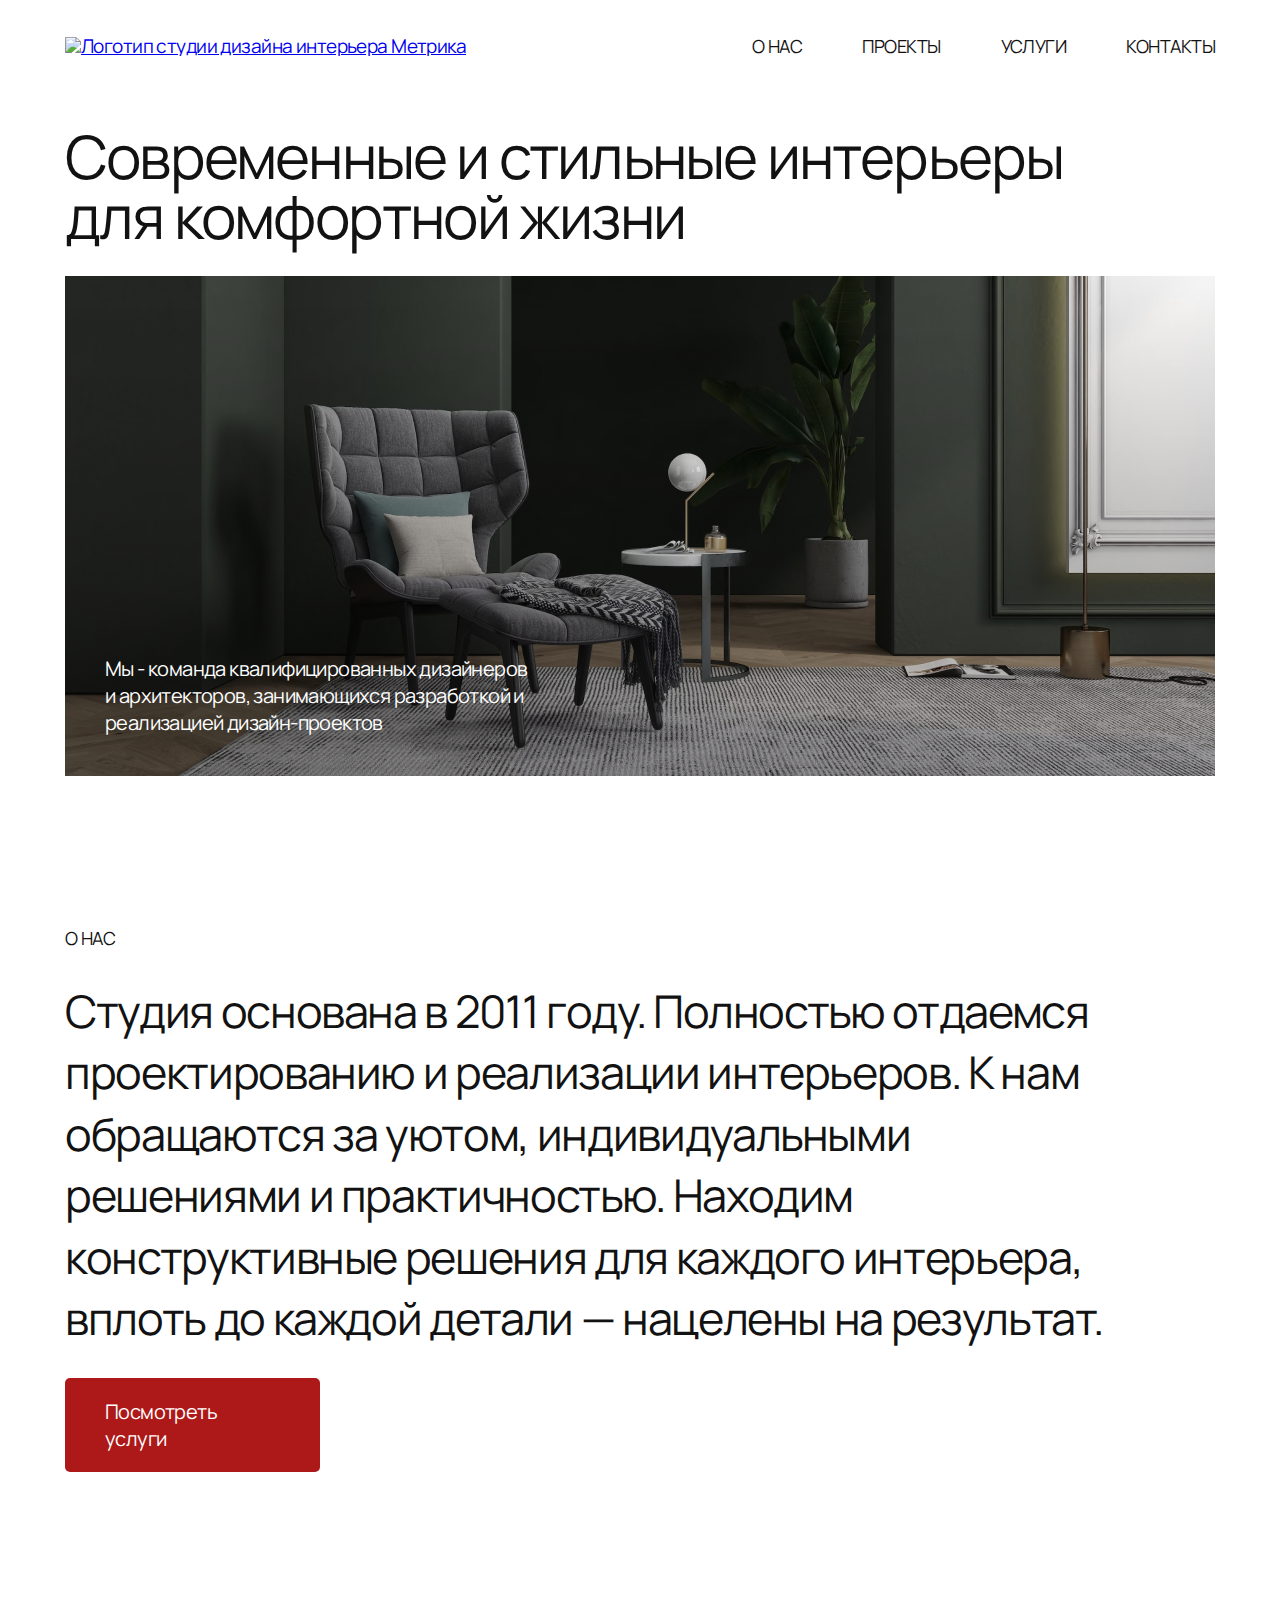
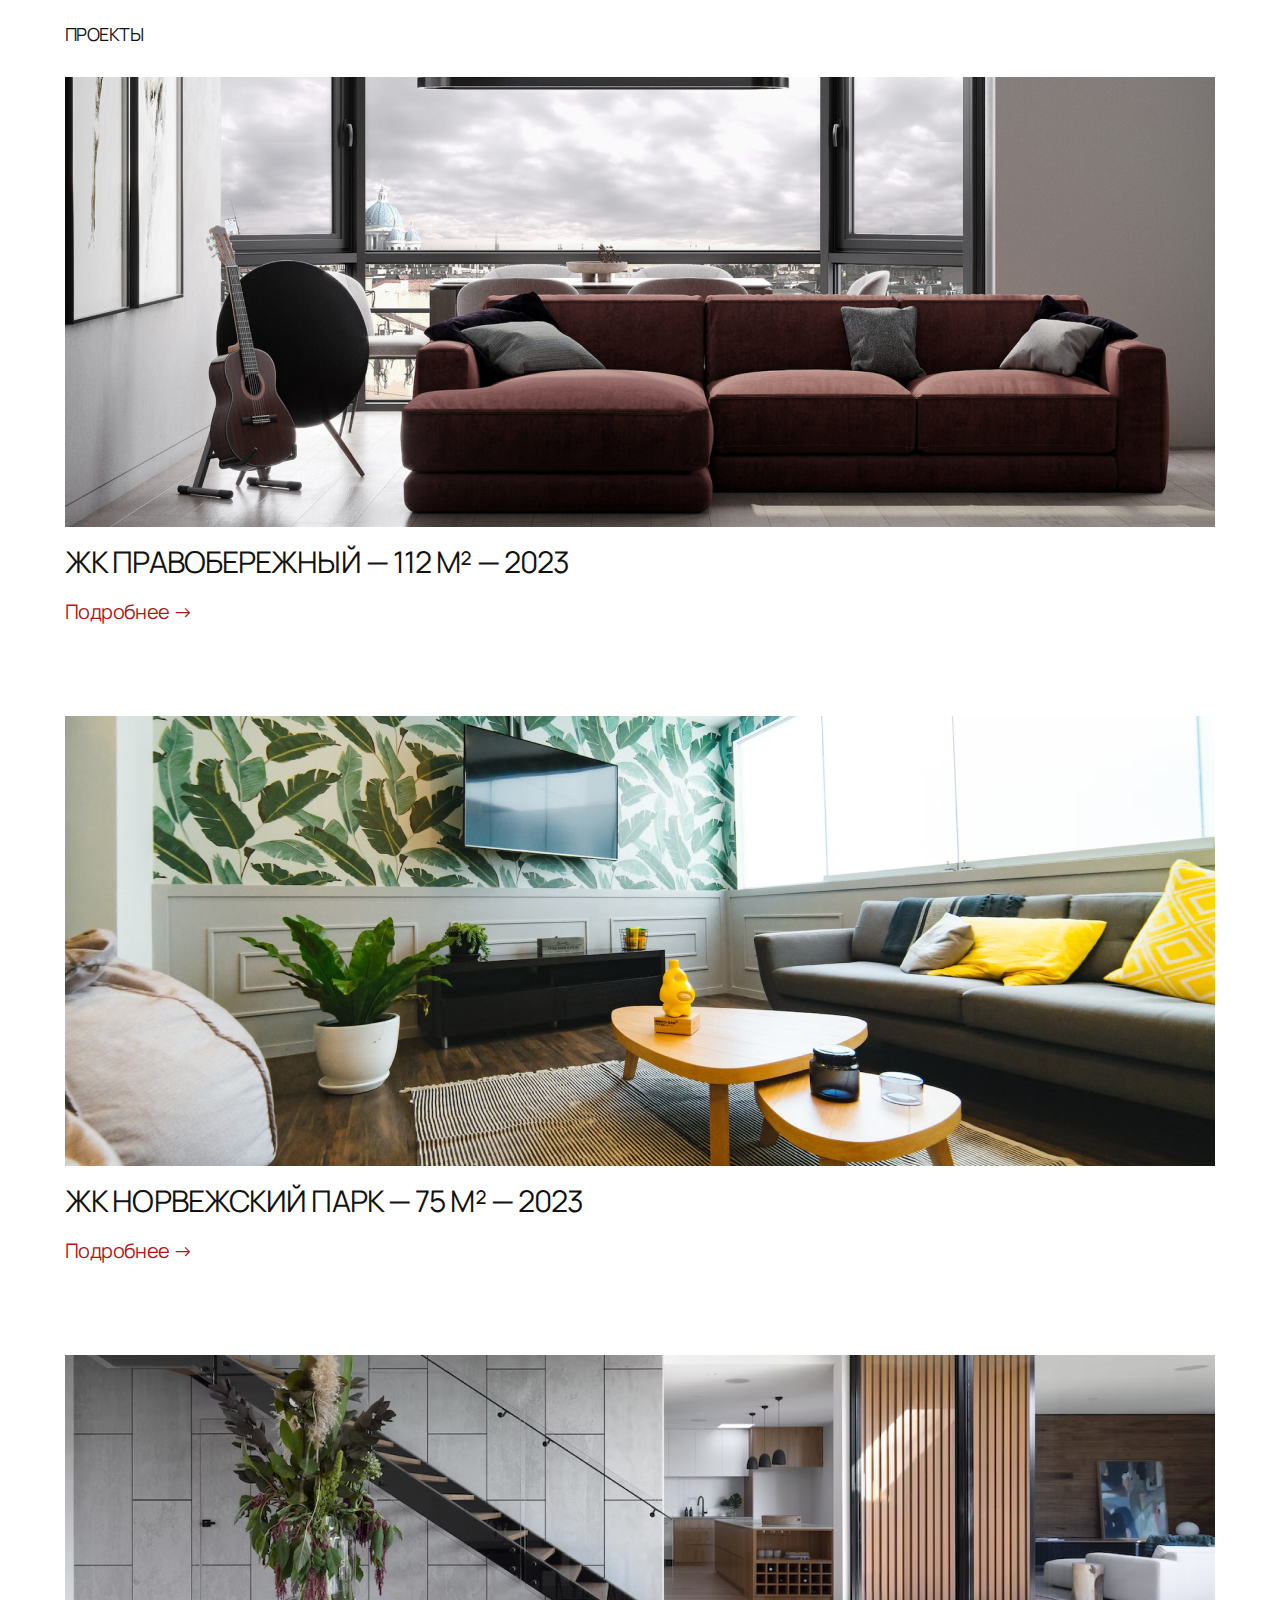
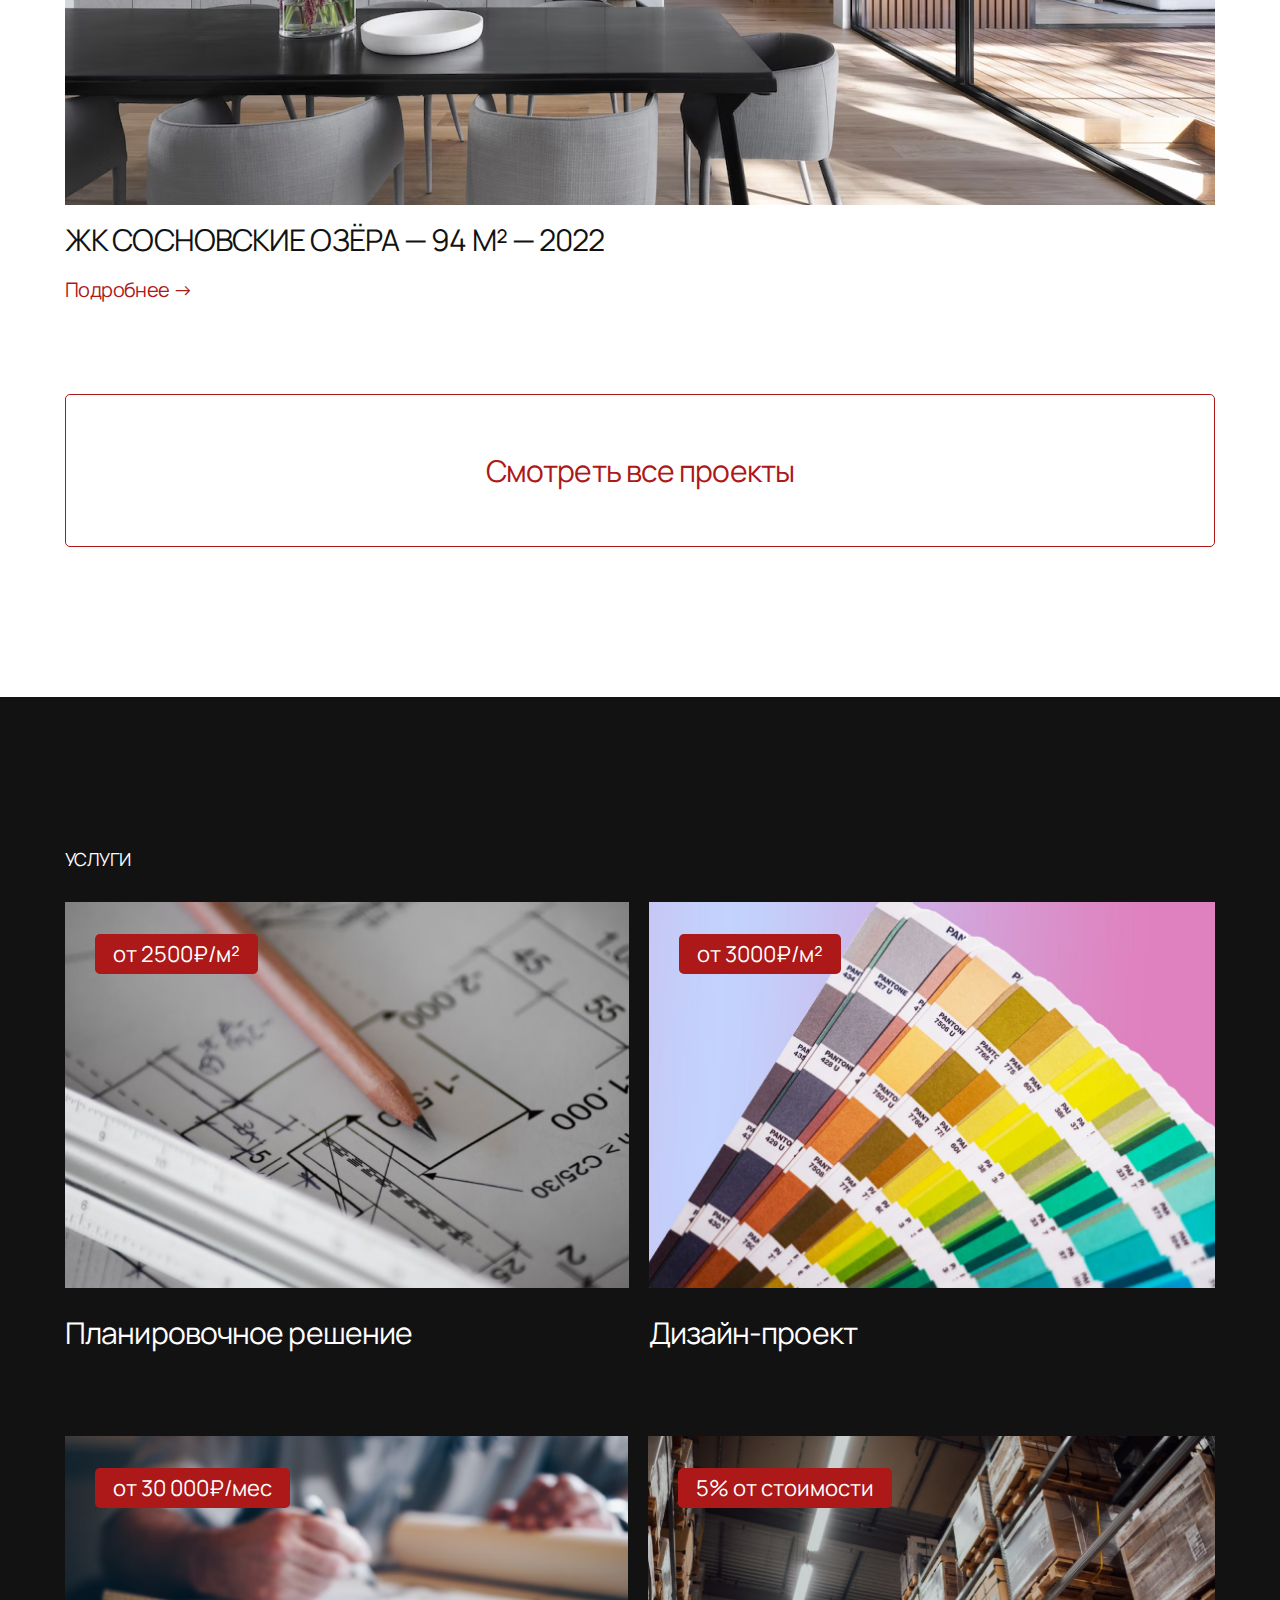
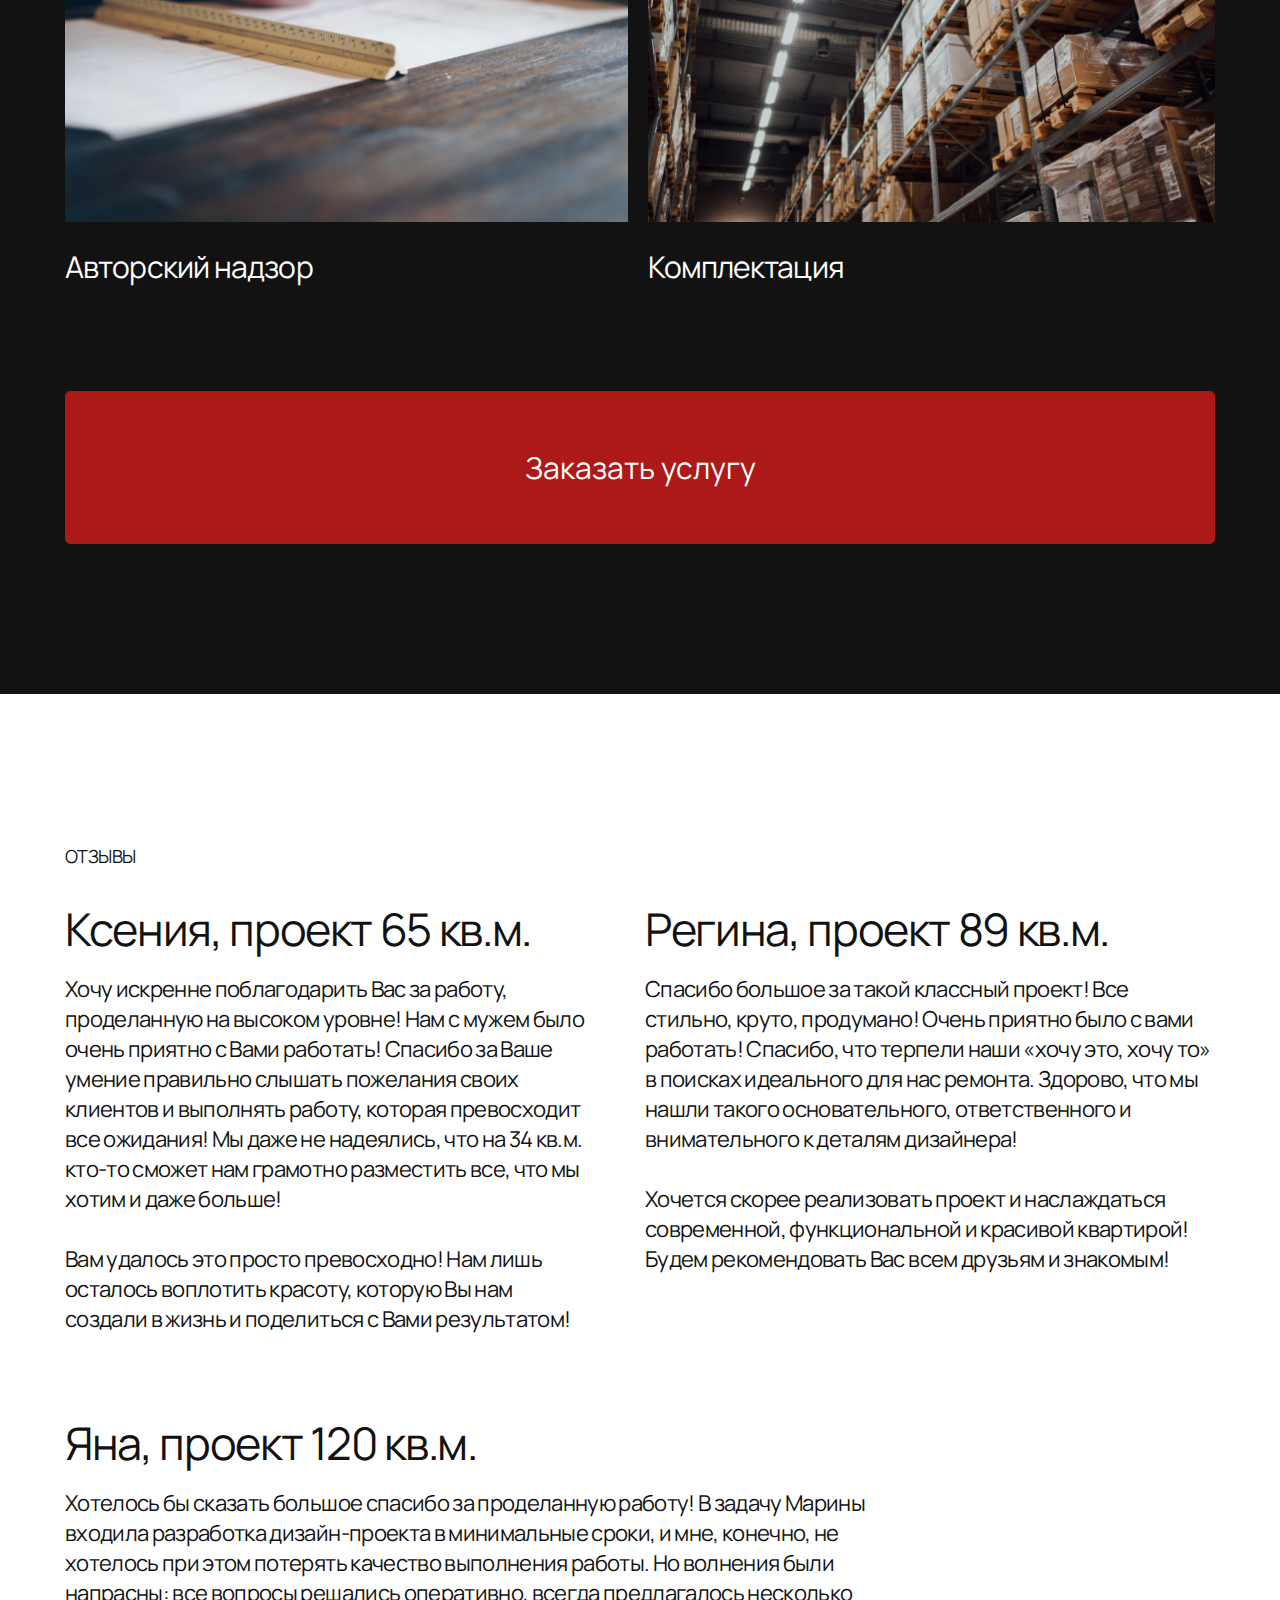
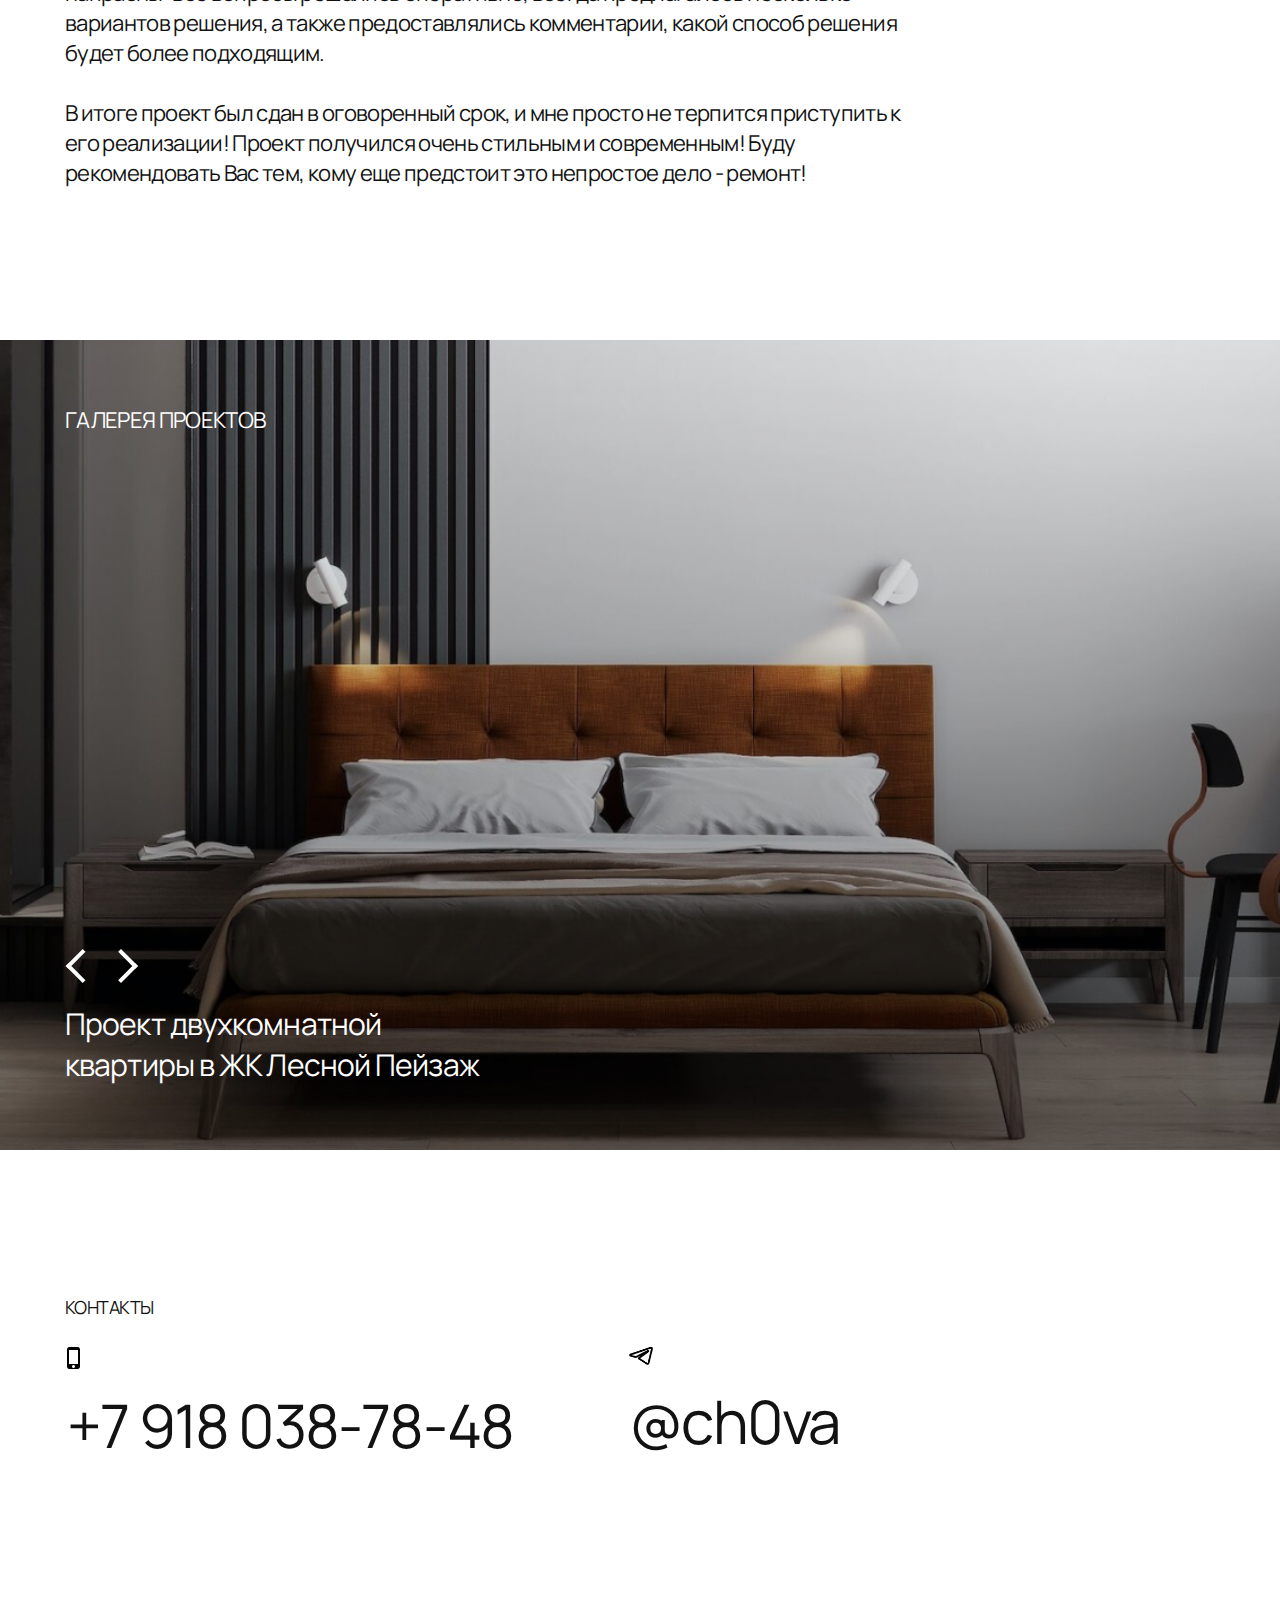
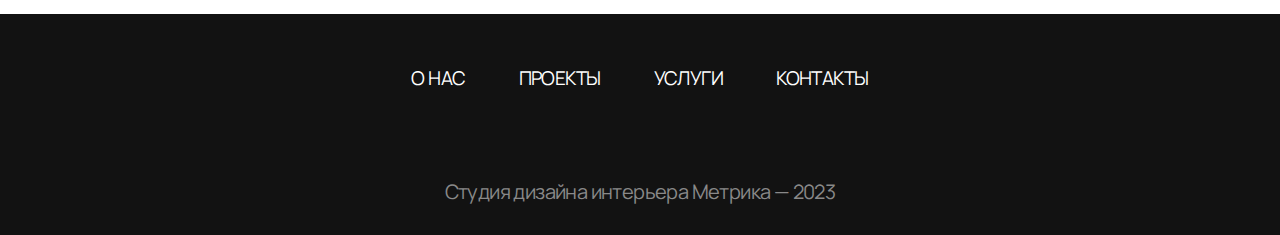
==== commit 0b871da2: "fix mobile gallery arrows" ====
--- a/index.html
+++ b/index.html
@@ -141,7 +141,7 @@
                     <h3 class="project__h3 h3">ЖК сосновские озёра —<span class="span"> 94 м²</span> — 2022</h3>
                     <a class="project__link" href="">Подробнее →</a>
                 </li>
-                <a class="project__show-all full-container-btn" href="">Смотреть все проекты</a>
+                <a class="project__show-all full-container-btn" href="#gallery-slider">Смотреть все проекты</a>
             </ul>
         </div>
 
@@ -248,100 +248,93 @@
         </div>
 
 
-        <section class="gallery-slider">
-
-
-            <div class="wrapper">
-                <div class="container">
-                    <p class="gallery-slider__header">Галерея проектов</p>
-                    <div class="gallery-slider__control">
-                        <button class="gallery-slider__control_prev" />
-                        <button class="gallery-slider__control_next" />
+
+                <section id="gallery-slider" class="gallery-slider">
+                    <div class="gallery-slider__content">
+                        <div class="wrapper">
+                            <div class="container">
+                                <p class="gallery-slider__header">Галерея проектов</p>
+                                <div class="gallery-slider__control">
+                                    <button class="gallery-slider__control_prev" />
+                                    <button class="gallery-slider__control_next" />
+                                </div>
+                            </div>
+                        </div>
+                        <div class="gallery-slider__images-box  gallery-slider__active">
+                            <div class="gallery-slider__slide">
+                                <picture class="gallery-slider__picture">
+                                    <source media="(max-width: 400px)"
+                                        srcset="Resources/Photos/Gallery/RC-Lesnoy-peyzazh/RC-Lesnoy-peyzazh-mobile.png">
+                                    <img class="gallery-slider__image"
+                                        src="Resources/Photos/Gallery/RC-Lesnoy-peyzazh/RC-Lesnoy-peyzazh.png"
+                                        alt="Изображение комнаты с двуспальной кроватью и туалетным столиком"
+                                        srcset="Resources/Photos/Gallery/RC-Lesnoy-peyzazh/RC-Lesnoy-peyzazh@2.png x2">
+                                </picture>
+                                <div class="wrapper">
+                                    <div class="container">
+                                        <a href="/Metrics/index.html" class="gallery-slider__project-link">
+                                            Проект двухкомнатной квартиры в ЖК Лесной Пейзаж</a>
+                                    </div>
+                                </div>
+                            </div>
+                        </div>
+                        <div class="gallery-slider__images-box">
+                            <div class="gallery-slider__slide">
+                                <picture class="gallery-slider__picture">
+                                    <source media="(max-width: 400px)"
+                                        srcset="Resources/Photos/Gallery/RC-Mayak/RC-Mayak-mobile.png">
+                                    <img class="gallery-slider__image" src="Resources/Photos/Gallery/RC-Mayak/RC-Mayak.png"
+                                        alt="Изображение комнаты с жёлтым креслом и дизайнерским столиком"
+                                        srcset="Resources/Photos/Gallery/RC-Mayak/RC-Mayak@2.png x2">
+                                </picture>
+                                <div class="wrapper">
+                                    <div class="container">
+                                        <a href="/Metrics/index.html" class="gallery-slider__project-link">Проект гостиной в ЖК
+                                            Маяк</a>
+                                    </div>
+                                </div>
+                            </div>
+                        </div>
+                        <div class="gallery-slider__images-box">
+                            <div class="gallery-slider__slide">
+                                <picture class="gallery-slider__picture">
+                                    <source media="(max-width: 400px)"
+                                        srcset="Resources/Photos/Gallery/Kitchen-in-house/Kitchen-in-house-mobile.png">
+                                    <img class="gallery-slider__image"
+                                        src="Resources/Photos/Gallery/Kitchen-in-house/Kitchen-in-house.png"
+                                        alt="Изображение дизайн-проекта кухни с барным столиком"
+                                        srcset="Resources/Photos/Gallery/Kitchen-in-house/Kitchen-in-house@2.png x2">
+                                </picture>
+                                <div class="wrapper">
+                                    <div class="container">
+                                        <a href="/Metrics/index.html" class="gallery-slider__project-link">Визуализация
+                                            кухни-гостиной в
+                                            частном доме</a>
+                                    </div>
+                                </div>
+                            </div>
+                        </div>
+                        <div class="gallery-slider__images-box">
+                            <div class="gallery-slider__slide">
+                                <picture class="gallery-slider__picture">
+                                    <source media="(m-width: 400px)"
+                                        srcset="Resources/Photos/Gallery/RC-Severnyi-veter/RC-Severnyi-veter-mobile.png">
+                                    <img class="gallery-slider__image"
+                                        src="Resources/Photos/Gallery/RC-Severnyi-veter/RC-Severnyi-veter.png"
+                                        alt="Изображение комнаты с барным столиком и зелёной табуреткой"
+                                        srcset="Resources/Photos/Gallery/RC-Severnyi-veter/RC-Severnyi-veter@2.png x2">
+                                </picture>
+                                <div class="wrapper">
+                                    <div class="container">
+                                        <a href="/Metrics/index.html" class="gallery-slider__project-link">Проект кухни в
+                                            скандинавском
+                                            стиле для ЖК Северный Ветер</a>
+                                    </div>
+                                </div>
+                            </div>
+                        </div>
                     </div>
-
-                </div>
-            </div>
-            <div class="gallery-slider__images-box  gallery-slider__active">
-                <div class="gallery-slider__slide">
-                    <picture class="gallery-slider__picture">
-                        <source media="(max-width: 400px)"
-                            srcset="Resources/Photos/Gallery/RC-Lesnoy-peyzazh/RC-Lesnoy-peyzazh-mobile.png">
-                        <img class="gallery-slider__image"
-                            src="Resources/Photos/Gallery/RC-Lesnoy-peyzazh/RC-Lesnoy-peyzazh.png"
-                            alt="Изображение комнаты с двуспальной кроватью и туалетным столиком"
-                            srcset="Resources/Photos/Gallery/RC-Lesnoy-peyzazh/RC-Lesnoy-peyzazh@2.png x2">
-                    </picture>
-
-                    <div class="wrapper">
-                        <div class="container">
-                            <a href="/Metrics/index.html" class="gallery-slider__project-link">
-                                Проект двухкомнатной квартиры в ЖК Лесной Пейзаж</a>
-                        </div>
-                    </div>
-                </div>
-            </div>
-
-            <div class="gallery-slider__images-box">
-                <div class="gallery-slider__slide">
-                    <picture class="gallery-slider__picture">
-                        <source media="(max-width: 400px)"
-                            srcset="Resources/Photos/Gallery/RC-Mayak/RC-Mayak-mobile.png">
-                        <img class="gallery-slider__image" src="Resources/Photos/Gallery/RC-Mayak/RC-Mayak.png"
-                            alt="Изображение комнаты с жёлтым креслом и дизайнерским столиком"
-                            srcset="Resources/Photos/Gallery/RC-Mayak/RC-Mayak@2.png x2">
-                    </picture>
-
-                    <div class="wrapper">
-                        <div class="container">
-                            <a href="/Metrics/index.html" class="gallery-slider__project-link">Проект гостиной в ЖК
-                                Маяк</a>
-                        </div>
-                    </div>
-                </div>
-            </div>
-
-            <div class="gallery-slider__images-box">
-                <div class="gallery-slider__slide">
-                    <picture class="gallery-slider__picture">
-                        <source media="(max-width: 400px)"
-                            srcset="Resources/Photos/Gallery/Kitchen-in-house/Kitchen-in-house-mobile.png">
-                        <img class="gallery-slider__image"
-                            src="Resources/Photos/Gallery/Kitchen-in-house/Kitchen-in-house.png"
-                            alt="Изображение дизайн-проекта кухни с барным столиком"
-                            srcset="Resources/Photos/Gallery/Kitchen-in-house/Kitchen-in-house@2.png x2">
-                    </picture>
-
-                    <div class="wrapper">
-                        <div class="container">
-                            <a href="/Metrics/index.html" class="gallery-slider__project-link">Визуализация
-                                кухни-гостиной в
-                                частном доме</a>
-                        </div>
-                    </div>
-                </div>
-            </div>
-
-            <div class="gallery-slider__images-box">
-                <div class="gallery-slider__slide">
-                    <picture class="gallery-slider__picture">
-                        <source media="(m-width: 400px)"
-                            srcset="Resources/Photos/Gallery/RC-Severnyi-veter/RC-Severnyi-veter-mobile.png">
-                        <img class="gallery-slider__image"
-                            src="Resources/Photos/Gallery/RC-Severnyi-veter/RC-Severnyi-veter.png"
-                            alt="Изображение комнаты с барным столиком и зелёной табуреткой"
-                            srcset="Resources/Photos/Gallery/RC-Severnyi-veter/RC-Severnyi-veter@2.png x2">
-                    </picture>
-
-                    <div class="wrapper">
-                        <div class="container">
-                            <a href="/Metrics/index.html" class="gallery-slider__project-link">Проект кухни в
-                                скандинавском
-                                стиле для ЖК Северный Ветер</a>
-                        </div>
-                    </div>
-                </div>
-            </div>
-        </section>
+                </section>
 
 
 
--- a/Styles/style.css
+++ b/Styles/style.css
@@ -450,11 +450,17 @@
 }
 
 .gallery-slider {
+  display: flex;
+  justify-content: center;
+  width: 100%;
+  height: 90vh;
+}
+
+.gallery-slider__content {
   position: relative;
   width: 100%;
-  height: 85vh;
+  height: 90vh;
   min-height: 500px;
-  max-height: 717px;
   max-width: 1920px;
 }
 
--- a/Styles/tablet.css
+++ b/Styles/tablet.css
@@ -272,7 +272,11 @@
   }
 
   .gallery-slider {
-    height: 47vh;
+    height: 63vh;
+  }
+
+  .gallery-slider__content {
+    height: 100%;
   }
 
   .gallery-slider__header {
--- a/Styles/mobile.css
+++ b/Styles/mobile.css
@@ -274,6 +274,11 @@
 
   .gallery-slider {
     height: 47vh;
+    
+  }
+
+  .gallery-slider__content {
+    height: 47vh;
     min-height: 100px;
   }
 
@@ -298,7 +303,6 @@
     max-width: calc(100% - 28px);
     bottom: 193px;
     left: 12px;
-    top: 50vh;
   }
 
   .gallery-slider__control_prev,
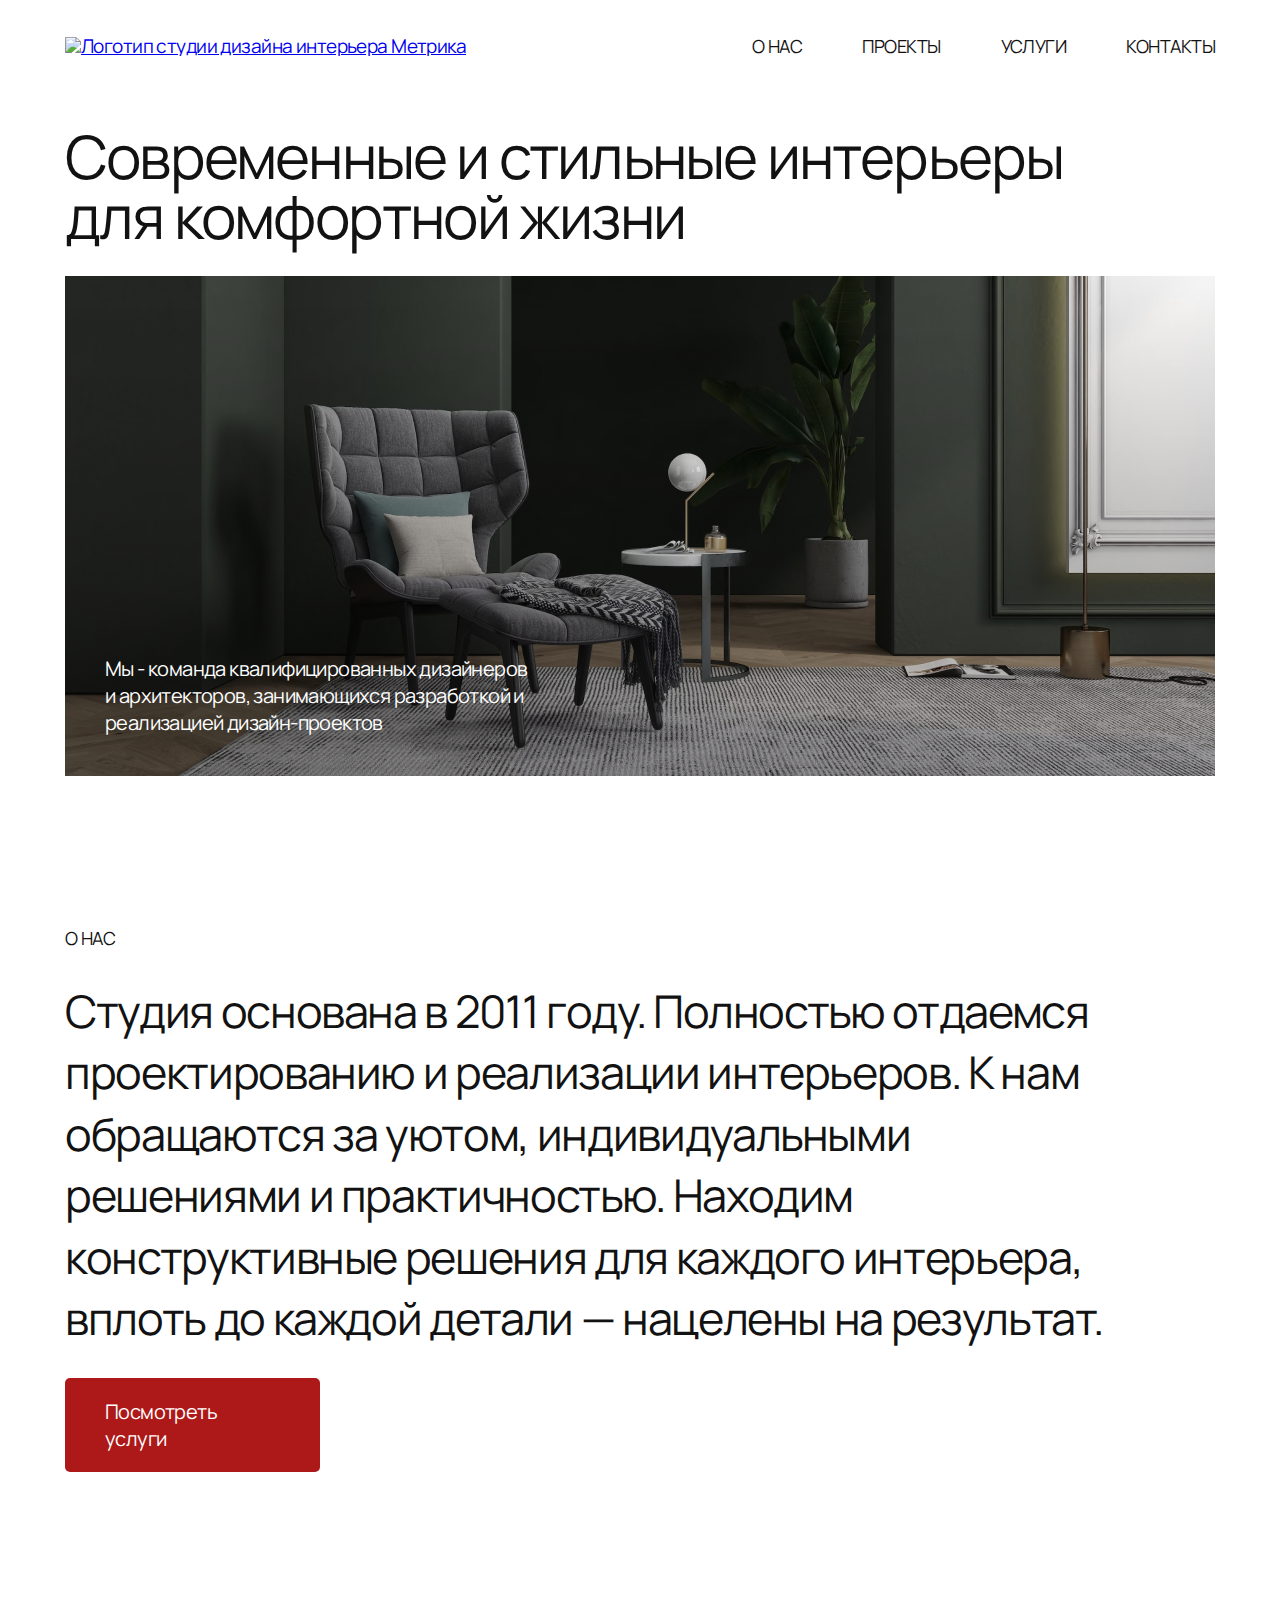
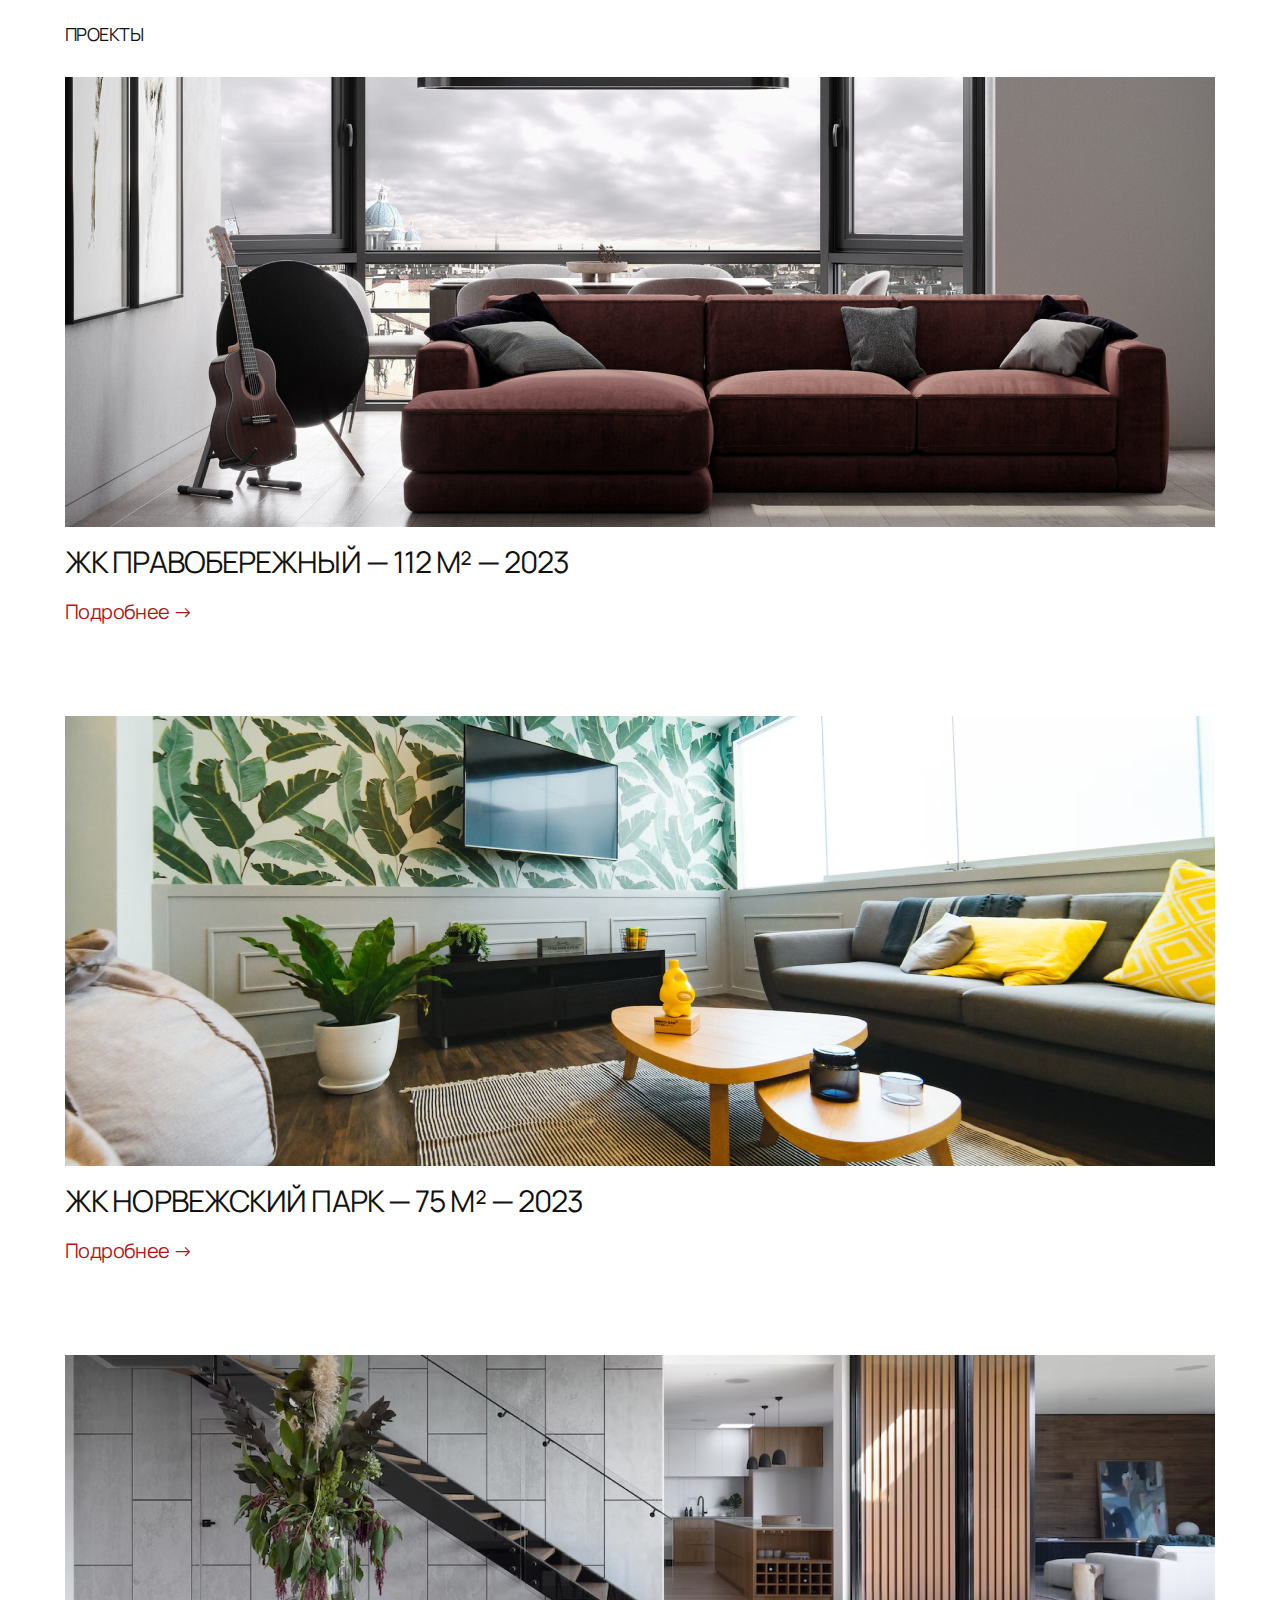
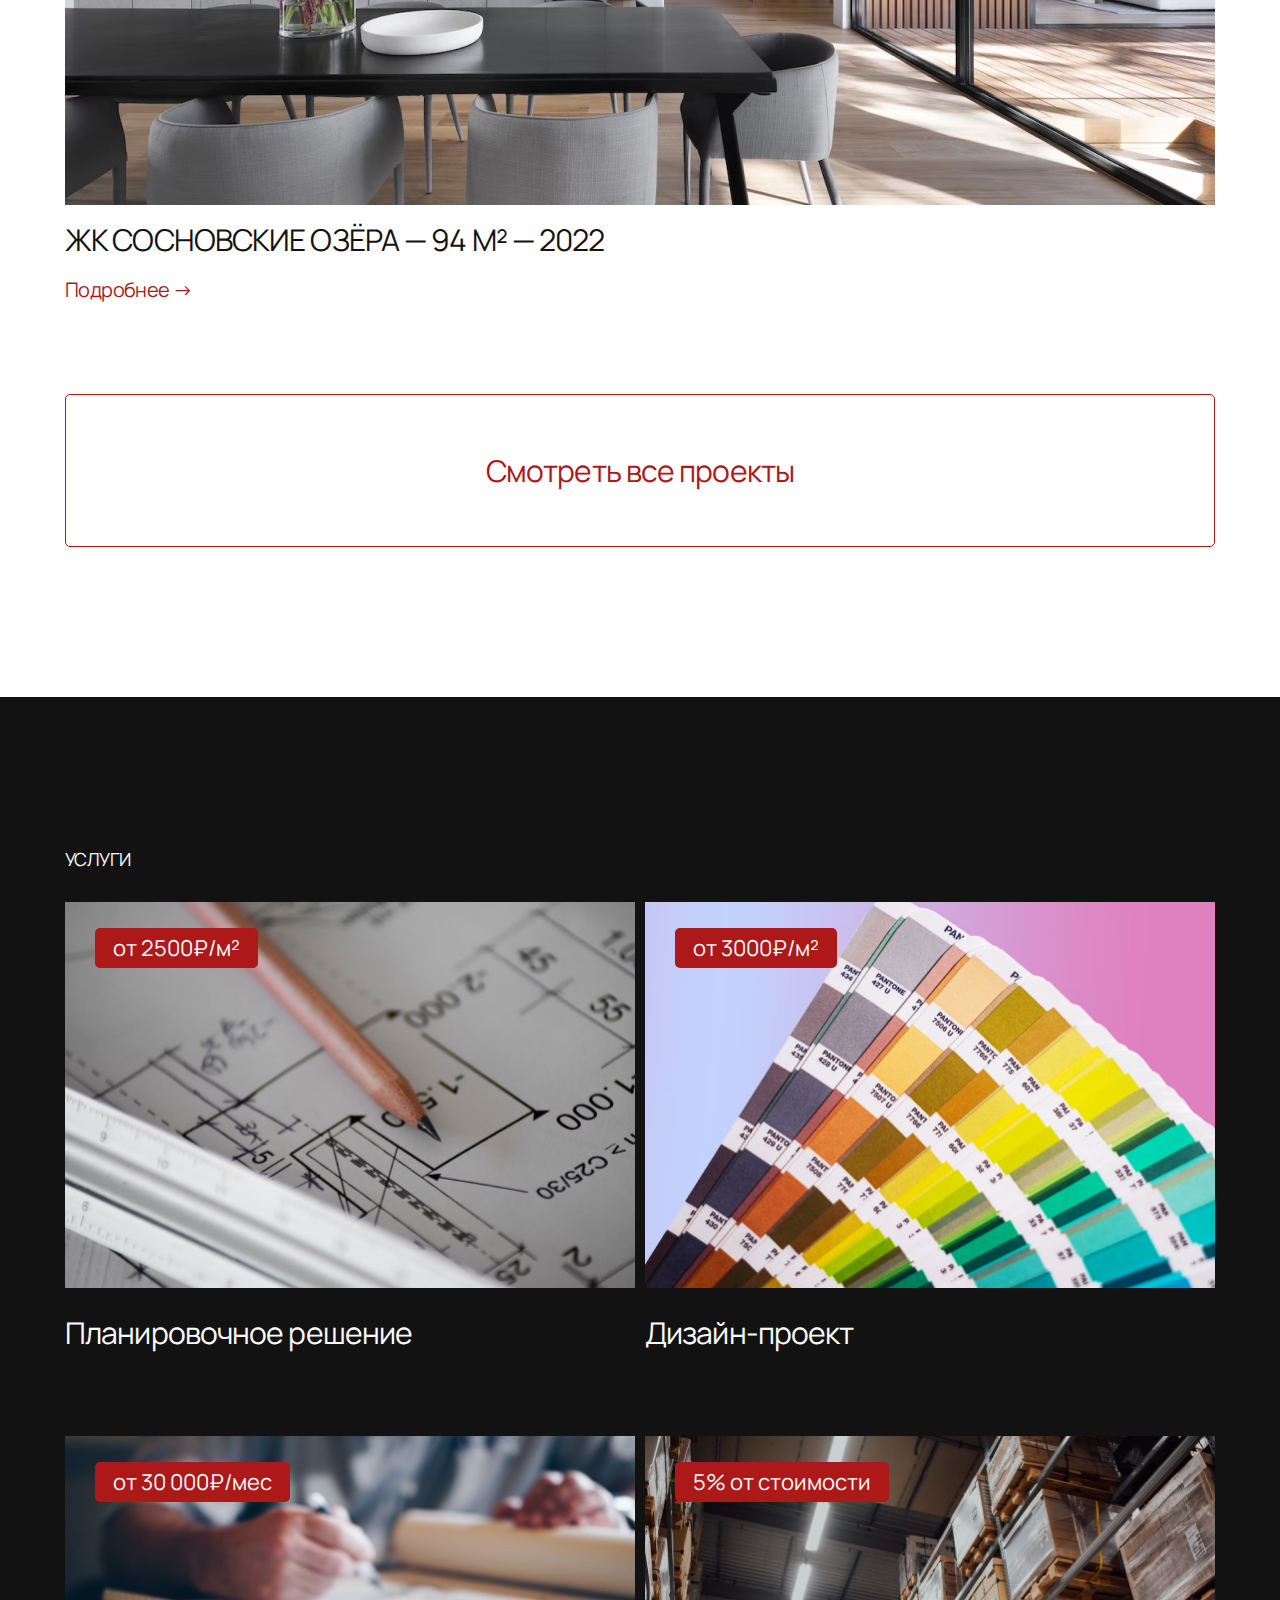
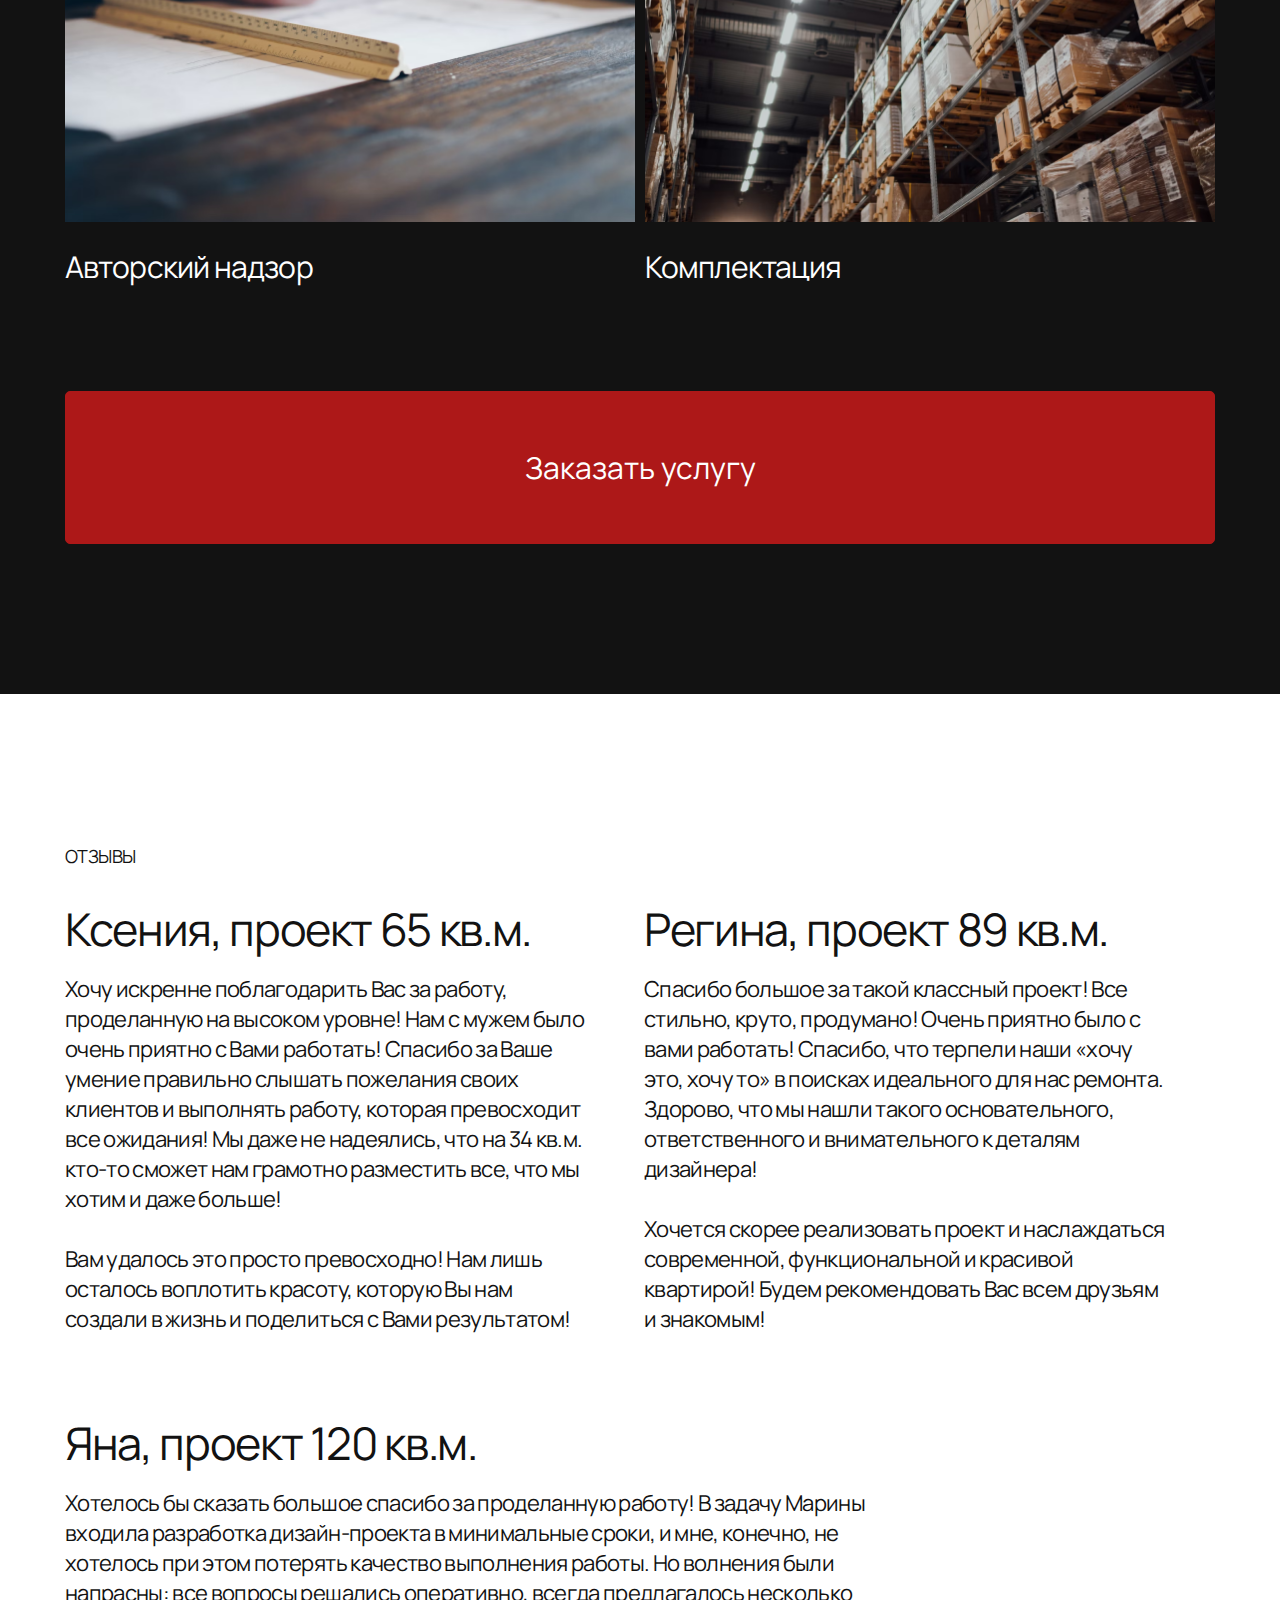
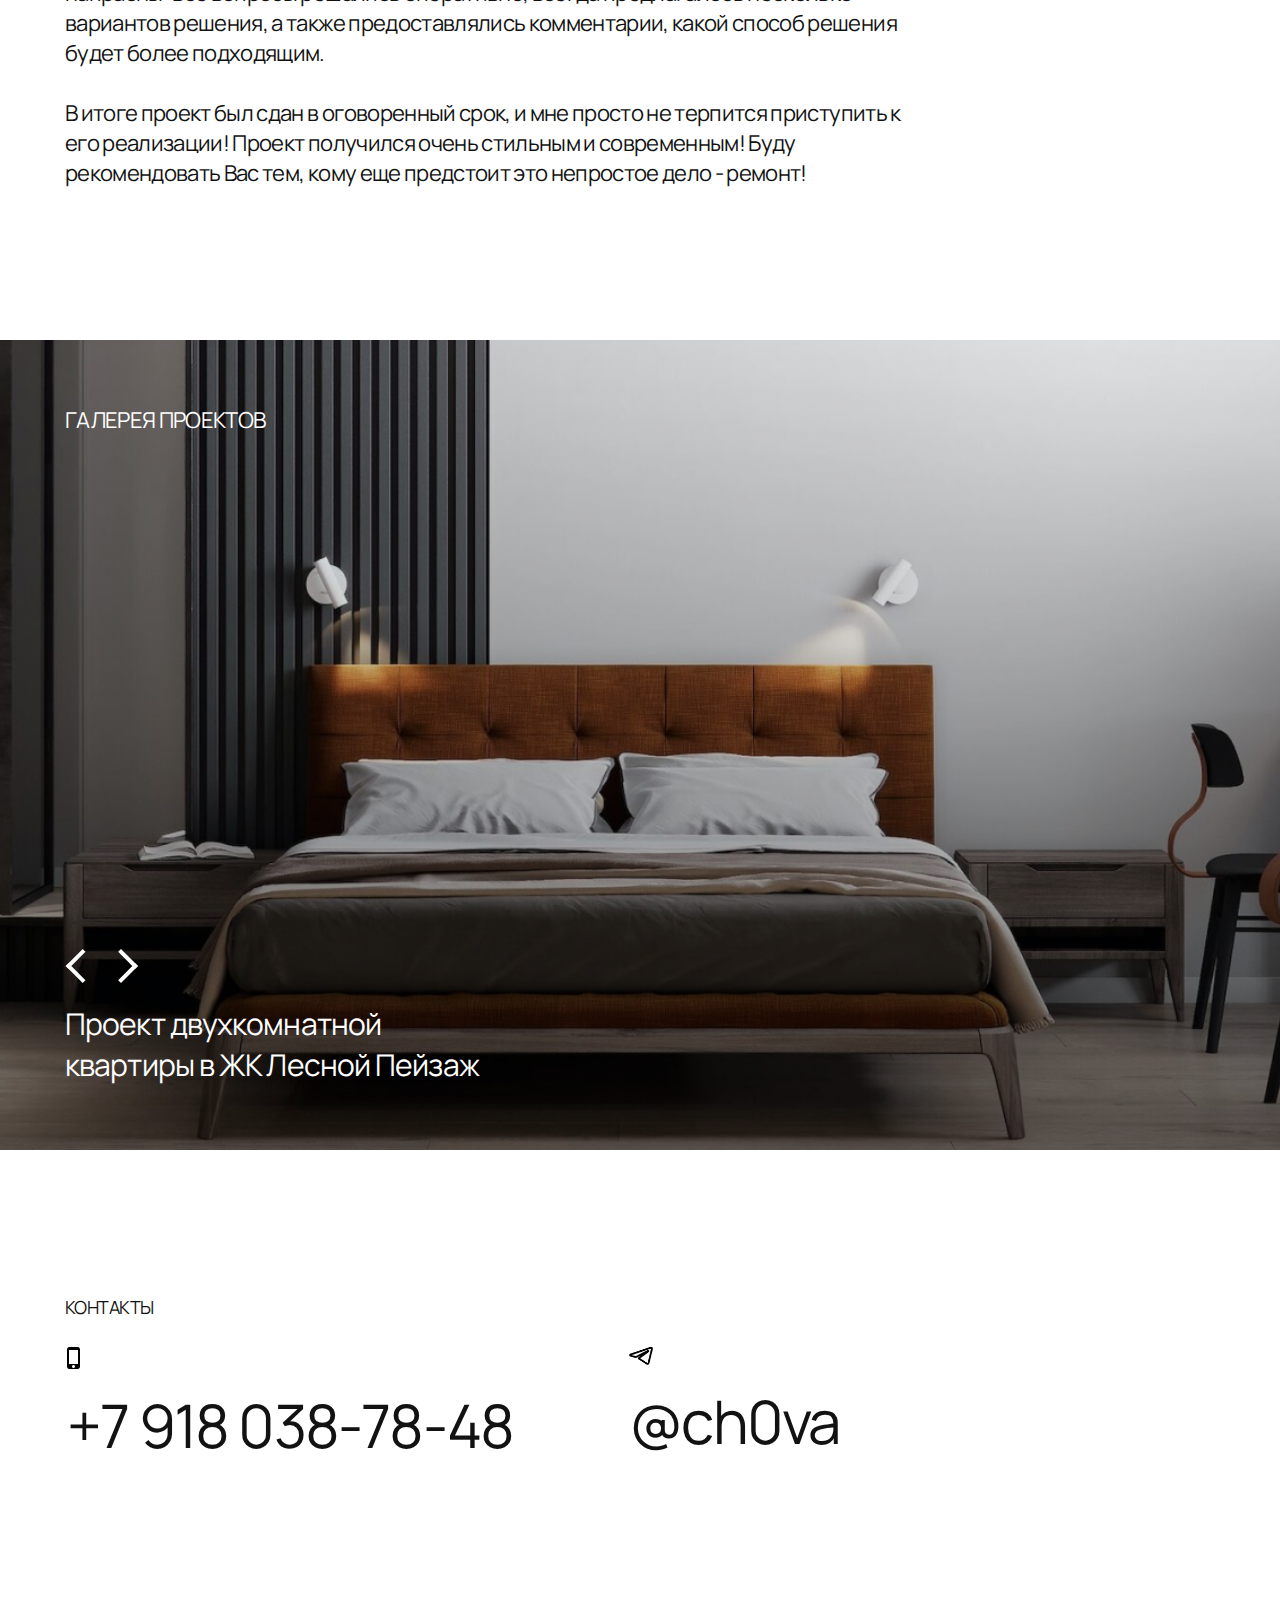
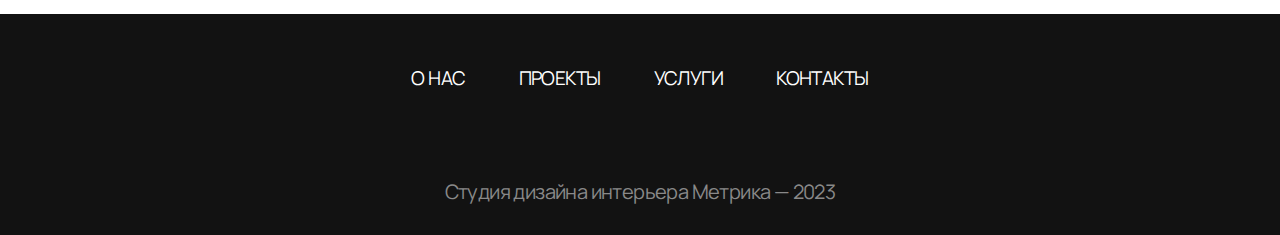
==== commit 02e3fd19: "fix ul and li items" ====
--- a/index.html
+++ b/index.html
@@ -24,14 +24,15 @@
 
                 <a href="index.html">
                     <img class="header__logo" src="Resources/Objects/Metrica_logo/Metrica_logo.png"
-                        alt="Логотип студии дизайна интерьера Метрика"
-                        srcset="Resources/Objects/Metrica_logo/Metrica_logo@2x.png 2x">
+                        alt="Логотип студии дизайна интерьера Метрика">
                 </a>
                 <nav class="header__navigation">
-                    <a class="link" href="#about-us">О нас</a>
-                    <a class="link" href="#project">Проекты</a>
-                    <a class="link" href="#service">Услуги</a>
-                    <a class="link" href="#contacts">Контакты</a>
+                    <ul class="header__links-list">
+                        <li><a class="link" href="#about-us">О нас</a></li>
+                        <li><a class="link" href="#project">Проекты</a></li>
+                        <li><a class="link" href="#service">Услуги</a></li>
+                        <li><a class="link" href="#contacts">Контакты</a></li>
+                    </ul>
                 </nav>
 
                 <button class="mobile-header__button" />
@@ -40,8 +41,7 @@
             <nav class="mobile-header">
                 <div class="mobile-header__container">
                     <img class="mobile-header__logo" src="Resources/Objects/Metrica_logo/Metrica_logo.png"
-                        alt="Логотип студии дизайна интерьера Метрика"
-                        srcset="Resources/Objects/Metrica_logo/Metrica_logo@2x.png 2x">
+                        alt="Логотип студии дизайна интерьера Метрика">
                     <ul class="mobile-header__menu">
                         <li><a class="link mobile-header__link" href="#about-us">О нас</a></li>
                         <li><a class="link mobile-header__link" href="#project">Проекты</a></li>
@@ -59,19 +59,7 @@
     </div>
     <main class="main">
 
-        <div class="pop-up">
-            <div class="pop-up__container">
-                <button class="pop-up__close-button"></button>
-                <div class="pop-up__wrapper">
-                    <p class="pop-up__header">Заказать услугу</p>
-                    <p class="pop-up__info">Заполните форму, мы свяжемся с вами в течение суток </p>
-                    <input class="pop-up__input" type="text" placeholder="Имя">
-                    <input class="pop-up__input" type="text" placeholder="Электронная почта">
-                    <input class="pop-up__input" type="text" placeholder="Номер телефона">
-                    <button type="submit" class="pop-up__send-info">Отправить</button>
-                </div>
-            </div>
-        </div>
+
 
         <div class="wrapper">
             <div class="main  container">
@@ -92,105 +80,114 @@
                     интерьеров. К нам обращаются за уютом, индивидуальными решениями и практичностью. Находим
                     конструктивные
                     решения для каждого интерьера, вплоть до каждой детали — нацелены на результат.</p>
-                <a class="about-us__link" href="/">Посмотреть услуги</a>
-            </div>
-        </div>
-
-
-        <div class="wrapper">
-            <ul id="project" class="project container">
+                <a class="about-us__link" href="#service">Посмотреть услуги</a>
+            </div>
+        </div>
+
+
+        <div class="wrapper">
+            <div id="project" class="project container">
                 <h2 class="h2">Проекты</h2>
-                <li class="project__item">
-                    <picture>
-                        <source media="(max-width: 400px)"
-                            srcset="Resources/Photos/Project/RC-Pravoberezhny/RC-Pravoberezhny-mobile.png" />
-                        <source media="(max-width: 992px)"
-                            srcset="Resources/Photos/Project/RC-Pravoberezhny/RC-Pravoberezhny-tablet.png" />
-                        <img class="project__image" src="Resources/Photos/Project/RC-Pravoberezhny/RC-Pravoberezhny.png"
-                            alt="Фото квартиры с угловым диваном и панорамными окнами"
-                            srcset="Resources/Photos/Project/RC-Pravoberezhny/RC-Pravoberezhny@2x.png 2x">
-                    </picture>
-                    <h3 class="project__h3 h3">ЖК правобережный — <span class="span">112 м²</span> — 2023</h3>
-                    <a class="project__link" href="">Подробнее →</a>
-                </li>
-                <li class="project__item">
-                    <picture>
-                        <source media="(max-width: 400px)"
-                            srcset="Resources/Photos/Project/RC-Norvezhskiy-park/RC-Norvezhskiy-park-mobile.png" />
-                        <source media="(max-width: 992px)"
-                            srcset="Resources/Photos/Project/RC-Norvezhskiy-park/RC-Norvezhskiy-park-tablet.png" />
-                        <img class="project__image"
-                            src="Resources/Photos/Project/RC-Norvezhskiy-park/RC-Norvezhskiy-park.png"
-                            alt="Фото гостиной с двойным деревянным столиком, настенным телевизором, диваном и пуфиками"
-                            srcset="Resources/Photos/Project/RC-Norvezhskiy-park/RC-Norvezhskiy-park@2x.png x2">
-                    </picture>
-                    <h3 class="project__h3 h3">ЖК норвежский парк — <span class="span">75 м²</span> — 2023</h3>
-                    <a class="project__link" href="">Подробнее →</a>
-                </li>
-                <li class="project__item">
-                    <picture>
-                        <source media="(max-width: 400px)"
-                            srcset="Resources/Photos/Project/RC-Sosnovskie-ozera/RC-Sosnovskie-ozera-mobile.png" />
-                        <source media="(max-width: 992px)"
-                            srcset="Resources/Photos/Project/RC-Sosnovskie-ozera/RC-Sosnovskie-ozera-tablet.png" />
-                        <img class="project__image"
-                            src="Resources/Photos/Project/RC-Sosnovskie-ozera/RC-Sosnovskie-ozera.png"
-                            alt="Фото квартиры с обзорным видом на кухню, лаунж-зону и обеденный стол"
-                            srcset="Resources/Photos/Project/RC-Sosnovskie-ozera/RC-Sosnovskie-ozera@2x.png x2">
-                    </picture>
-                    <h3 class="project__h3 h3">ЖК сосновские озёра —<span class="span"> 94 м²</span> — 2022</h3>
-                    <a class="project__link" href="">Подробнее →</a>
-                </li>
+
+                <ul class="project__list">
+                    <li class="project__item">
+                        <picture>
+                            <source media="(max-width: 400px)"
+                                srcset="Resources/Photos/Project/RC-Pravoberezhny/RC-Pravoberezhny-mobile.png" />
+                            <source media="(max-width: 992px)"
+                                srcset="Resources/Photos/Project/RC-Pravoberezhny/RC-Pravoberezhny-tablet.png" />
+                            <img class="project__image"
+                                src="Resources/Photos/Project/RC-Pravoberezhny/RC-Pravoberezhny.png"
+                                alt="Фото квартиры с угловым диваном и панорамными окнами">
+                        </picture>
+                        <h3 class="project__h3 h3">ЖК правобережный — <span class="span">112 м²</span> — 2023</h3>
+                        <a class="project__link" href="">Подробнее →</a>
+                    </li>
+                    <li class="project__item">
+                        <picture>
+                            <source media="(max-width: 400px)"
+                                srcset="Resources/Photos/Project/RC-Norvezhskiy-park/RC-Norvezhskiy-park-mobile.png" />
+                            <source media="(max-width: 992px)"
+                                srcset="Resources/Photos/Project/RC-Norvezhskiy-park/RC-Norvezhskiy-park-tablet.png" />
+                            <img class="project__image"
+                                src="Resources/Photos/Project/RC-Norvezhskiy-park/RC-Norvezhskiy-park.png"
+                                alt="Фото гостиной с двойным деревянным столиком, настенным телевизором, диваном и пуфиками">
+                        </picture>
+                        <h3 class="project__h3 h3">ЖК норвежский парк — <span class="span">75 м²</span> — 2023</h3>
+                        <a class="project__link" href="">Подробнее →</a>
+                    </li>
+                    <li class="project__item">
+                        <picture>
+                            <source media="(max-width: 400px)"
+                                srcset="Resources/Photos/Project/RC-Sosnovskie-ozera/RC-Sosnovskie-ozera-mobile.png" />
+                            <source media="(max-width: 992px)"
+                                srcset="Resources/Photos/Project/RC-Sosnovskie-ozera/RC-Sosnovskie-ozera-tablet.png" />
+                            <img class="project__image"
+                                src="Resources/Photos/Project/RC-Sosnovskie-ozera/RC-Sosnovskie-ozera.png"
+                                alt="Фото квартиры с обзорным видом на кухню, лаунж-зону и обеденный стол">
+                        </picture>
+                        <h3 class="project__h3 h3">ЖК сосновские озёра —<span class="span"> 94 м²</span> — 2022</h3>
+                        <a class="project__link" href="">Подробнее →</a>
+                    </li>
+                </ul>
                 <a class="project__show-all full-container-btn" href="#gallery-slider">Смотреть все проекты</a>
-            </ul>
+            </div>
         </div>
 
         <div class="black-background">
             <div class="wrapper">
                 <div class="container">
-                    <ul id="service" class="service ">
+                    <div id="service" class="service ">
                         <h2 class="service__h2 h2">Услуги</h2>
-                        <div class=" service__flex">
+                        <ul class=" service__flex">
                             <li class="service__item">
                                 <img class="service__image"
-                                    src="Resources/Photos/Service/Planning-decision/Planning-decision.png"
-                                    srcset="Resources/Photos/Service/Planning-decision/Planning-decision@2x.png x2">
+                                    src="Resources/Photos/Service/Planning-decision/Planning-decision.png">
                                 <div class="service__price">от 2500₽/м²</div>
                                 <h3 class="service__h3 h3">Планировочное решение</h3>
                             </li>
                             <li class="service__item">
                                 <img class="service__image"
-                                    src="Resources/Photos/Service/Project-design/Project-design.png"
-                                    srcset="Resources/Photos/Service/Project-design/Project-design@2x.png x2">
+                                    src="Resources/Photos/Service/Project-design/Project-design.png">
                                 <div class="service__price">от 3000₽/м²</div>
                                 <h3 class="service__h3 h3">Дизайн-проект</h3>
                             </li>
-                        </div>
-                        <div class=" service__flex">
                             <li class="service__item">
                                 <img class="service__image"
-                                    src="Resources/Photos/Service/Author's-supervision/Author's-supervision.png"
-                                    srcset="Resources/Photos/Service/Project-design/Author's-supervision@2x.png x2">
+                                    src="Resources/Photos/Service/Author's-supervision/Author's-supervision.png">
                                 <div class="service__price">от 30 000₽/мес</div>
                                 <h3 class="service__h3 h3">Авторский надзор</h3>
                             </li>
                             <li class="service__item">
-                                <img class="service__image" src="Resources/Photos/Service/Equipment/Equipment.png"
-                                    srcset="Resources/Photos/Service/Equipment/Equipment@2x.png x2">
+                                <img class="service__image" src="Resources/Photos/Service/Equipment/Equipment.png">
                                 <h3 class="service__h3 h3">Комплектация</h3>
                                 <div class="service__price">5% от стоимости</div>
                             </li>
-                        </div>
+                        </ul>
                         <button class="service__btn full-container-btn">Заказать услугу</button>
-                    </ul>
-                </div>
-            </div>
-        </div>
-
-        <div class="wrapper">
-            <ul class="comments container">
+                    </div>
+                </div>
+            </div>
+        </div>
+
+        <div class="pop-up">
+            <div class="pop-up__container">
+                <button class="pop-up__close-button"></button>
+                <div class="pop-up__wrapper">
+                    <p class="pop-up__header">Заказать услугу</p>
+                    <p class="pop-up__info">Заполните форму, мы свяжемся с вами в течение суток </p>
+                    <input class="pop-up__input" type="text" name="name" placeholder="Имя">
+                    <input class="pop-up__input" type="email" name="email" placeholder="Электронная почта">
+                    <input class="pop-up__input" type="tel" name="phone" placeholder="Номер телефона">
+                    <button type="submit" class="pop-up__send-info">Отправить</button>
+                </div>
+            </div>
+        </div>
+
+        <div class="wrapper">
+            <div class="comments container">
                 <h2 class="comments__h2 h2">Отзывы</h2>
-                <div class="comments__flex ">
+                <ul class="comments__flex ">
                     <li class="comment__item">
                         <p class="comment__header">Ксения, проект 65 кв.м.</p>
                         <p class="comment__text">Хочу искренне поблагодарить Вас за работу, проделанную на высоком
@@ -223,8 +220,6 @@
                             квартирой!
                             Будем рекомендовать Вас всем друзьям и знакомым!</p>
                     </li>
-                </div>
-                <div class="comments__flex ">
                     <li class="comment__item">
                         <p class="comment__header">Яна, проект 120 кв.м.</p>
                         <p class="comment__text">Хотелось бы сказать большое спасибо за проделанную работу! В задачу
@@ -243,98 +238,98 @@
                             это
                             непростое дело - ремонт!</p>
                     </li>
-                </div>
-            </ul>
-        </div>
-
-
-
-                <section id="gallery-slider" class="gallery-slider">
-                    <div class="gallery-slider__content">
-                        <div class="wrapper">
-                            <div class="container">
-                                <p class="gallery-slider__header">Галерея проектов</p>
-                                <div class="gallery-slider__control">
-                                    <button class="gallery-slider__control_prev" />
-                                    <button class="gallery-slider__control_next" />
+                </ul>
+            </div>
+        </div>
+
+
+
+        <section id="gallery-slider" class="gallery-slider">
+            <div class="gallery-slider__content">
+                <div class="wrapper">
+                    <div class="container">
+                        <p class="gallery-slider__header">Галерея проектов</p>
+                        <div class="gallery-slider__control">
+                            <button class="gallery-slider__control_prev" />
+                            <button class="gallery-slider__control_next" />
+                        </div>
+                    </div>
+                </div>
+
+                <ul class="gallery-slider__images-list">
+                    <li class="gallery-slider__images-box  gallery-slider__active">
+                        <div class="gallery-slider__slide">
+                            <picture class="gallery-slider__picture">
+                                <source media="(max-width: 400px)"
+                                    srcset="Resources/Photos/Gallery/RC-Lesnoy-peyzazh/RC-Lesnoy-peyzazh-mobile.png">
+                                <img class="gallery-slider__image"
+                                    src="Resources/Photos/Gallery/RC-Lesnoy-peyzazh/RC-Lesnoy-peyzazh.png"
+                                    alt="Изображение комнаты с двуспальной кроватью и туалетным столиком">
+                            </picture>
+                            <div class="wrapper">
+                                <div class="container">
+                                    <a href="/Metrics/index.html" class="gallery-slider__project-link">
+                                        Проект двухкомнатной квартиры в ЖК Лесной Пейзаж</a>
                                 </div>
                             </div>
                         </div>
-                        <div class="gallery-slider__images-box  gallery-slider__active">
-                            <div class="gallery-slider__slide">
-                                <picture class="gallery-slider__picture">
-                                    <source media="(max-width: 400px)"
-                                        srcset="Resources/Photos/Gallery/RC-Lesnoy-peyzazh/RC-Lesnoy-peyzazh-mobile.png">
-                                    <img class="gallery-slider__image"
-                                        src="Resources/Photos/Gallery/RC-Lesnoy-peyzazh/RC-Lesnoy-peyzazh.png"
-                                        alt="Изображение комнаты с двуспальной кроватью и туалетным столиком"
-                                        srcset="Resources/Photos/Gallery/RC-Lesnoy-peyzazh/RC-Lesnoy-peyzazh@2.png x2">
-                                </picture>
-                                <div class="wrapper">
-                                    <div class="container">
-                                        <a href="/Metrics/index.html" class="gallery-slider__project-link">
-                                            Проект двухкомнатной квартиры в ЖК Лесной Пейзаж</a>
-                                    </div>
+                    </li>
+                    <li class="gallery-slider__images-box">
+                        <div class="gallery-slider__slide">
+                            <picture class="gallery-slider__picture">
+                                <source media="(max-width: 400px)"
+                                    srcset="Resources/Photos/Gallery/RC-Mayak/RC-Mayak-mobile.png">
+                                <img class="gallery-slider__image" src="Resources/Photos/Gallery/RC-Mayak/RC-Mayak.png"
+                                    alt="Изображение комнаты с жёлтым креслом и дизайнерским столиком">
+                            </picture>
+                            <div class="wrapper">
+                                <div class="container">
+                                    <a href="/Metrics/index.html" class="gallery-slider__project-link">Проект гостиной в
+                                        ЖК
+                                        Маяк</a>
                                 </div>
                             </div>
                         </div>
-                        <div class="gallery-slider__images-box">
-                            <div class="gallery-slider__slide">
-                                <picture class="gallery-slider__picture">
-                                    <source media="(max-width: 400px)"
-                                        srcset="Resources/Photos/Gallery/RC-Mayak/RC-Mayak-mobile.png">
-                                    <img class="gallery-slider__image" src="Resources/Photos/Gallery/RC-Mayak/RC-Mayak.png"
-                                        alt="Изображение комнаты с жёлтым креслом и дизайнерским столиком"
-                                        srcset="Resources/Photos/Gallery/RC-Mayak/RC-Mayak@2.png x2">
-                                </picture>
-                                <div class="wrapper">
-                                    <div class="container">
-                                        <a href="/Metrics/index.html" class="gallery-slider__project-link">Проект гостиной в ЖК
-                                            Маяк</a>
-                                    </div>
+                    </li>
+                    <li class="gallery-slider__images-box">
+                        <div class="gallery-slider__slide">
+                            <picture class="gallery-slider__picture">
+                                <source media="(max-width: 400px)"
+                                    srcset="Resources/Photos/Gallery/Kitchen-in-house/Kitchen-in-house-mobile.png">
+                                <img class="gallery-slider__image"
+                                    src="Resources/Photos/Gallery/Kitchen-in-house/Kitchen-in-house.png"
+                                    alt="Изображение дизайн-проекта кухни с барным столиком">
+                            </picture>
+                            <div class="wrapper">
+                                <div class="container">
+                                    <a href="/Metrics/index.html" class="gallery-slider__project-link">Визуализация
+                                        кухни-гостиной в
+                                        частном доме</a>
                                 </div>
                             </div>
                         </div>
-                        <div class="gallery-slider__images-box">
-                            <div class="gallery-slider__slide">
-                                <picture class="gallery-slider__picture">
-                                    <source media="(max-width: 400px)"
-                                        srcset="Resources/Photos/Gallery/Kitchen-in-house/Kitchen-in-house-mobile.png">
-                                    <img class="gallery-slider__image"
-                                        src="Resources/Photos/Gallery/Kitchen-in-house/Kitchen-in-house.png"
-                                        alt="Изображение дизайн-проекта кухни с барным столиком"
-                                        srcset="Resources/Photos/Gallery/Kitchen-in-house/Kitchen-in-house@2.png x2">
-                                </picture>
-                                <div class="wrapper">
-                                    <div class="container">
-                                        <a href="/Metrics/index.html" class="gallery-slider__project-link">Визуализация
-                                            кухни-гостиной в
-                                            частном доме</a>
-                                    </div>
+                    </li>
+                    <li class="gallery-slider__images-box">
+                        <div class="gallery-slider__slide">
+                            <picture class="gallery-slider__picture">
+                                <source media="(m-width: 400px)"
+                                    srcset="Resources/Photos/Gallery/RC-Severnyi-veter/RC-Severnyi-veter-mobile.png">
+                                <img class="gallery-slider__image"
+                                    src="Resources/Photos/Gallery/RC-Severnyi-veter/RC-Severnyi-veter.png"
+                                    alt="Изображение комнаты с барным столиком и зелёной табуреткой">
+                            </picture>
+                            <div class="wrapper">
+                                <div class="container">
+                                    <a href="/Metrics/index.html" class="gallery-slider__project-link">Проект кухни в
+                                        скандинавском
+                                        стиле для ЖК Северный Ветер</a>
                                 </div>
                             </div>
                         </div>
-                        <div class="gallery-slider__images-box">
-                            <div class="gallery-slider__slide">
-                                <picture class="gallery-slider__picture">
-                                    <source media="(m-width: 400px)"
-                                        srcset="Resources/Photos/Gallery/RC-Severnyi-veter/RC-Severnyi-veter-mobile.png">
-                                    <img class="gallery-slider__image"
-                                        src="Resources/Photos/Gallery/RC-Severnyi-veter/RC-Severnyi-veter.png"
-                                        alt="Изображение комнаты с барным столиком и зелёной табуреткой"
-                                        srcset="Resources/Photos/Gallery/RC-Severnyi-veter/RC-Severnyi-veter@2.png x2">
-                                </picture>
-                                <div class="wrapper">
-                                    <div class="container">
-                                        <a href="/Metrics/index.html" class="gallery-slider__project-link">Проект кухни в
-                                            скандинавском
-                                            стиле для ЖК Северный Ветер</a>
-                                    </div>
-                                </div>
-                            </div>
-                        </div>
-                    </div>
-                </section>
+                    </li>
+                </ul>
+            </div>
+        </section>
 
 
 
@@ -354,10 +349,12 @@
 
     <footer class="footer black-background">
         <nav class="footer__navigation">
-            <a class="footer__link" href="#about-us">О нас</a>
-            <a class="footer__link" href="#project">Проекты</a>
-            <a class="footer__link" href="#service">Услуги</a>
-            <a class="footer__link" href="#contact">Контакты</a>
+            <ul class="footer__link-list">
+                <li><a class="footer__link" href="#about-us">О нас</a></li>
+                <li><a class="footer__link" href="#project">Проекты</a></li>
+                <li><a class="footer__link" href="#service">Услуги</a></li>
+                <li><a class="footer__link" href="#contact">Контакты</a></li>
+            </ul>
         </nav>
         <p class="footer__paragraph">Студия дизайна интерьера Метрика — 2023</p>
     </footer>
--- a/Styles/style.css
+++ b/Styles/style.css
@@ -14,6 +14,10 @@
   align-items: center;
   font-weight: 400;
   font-style: normal;
+}
+
+li {
+  list-style-type: none;
 }
 
 .body_fixed {
@@ -65,7 +69,7 @@
   height: 20px;
 }
 
-.header__navigation {
+.header__links-list {
   display: flex;
   flex-wrap: wrap;
   gap: 60px;
@@ -264,12 +268,14 @@
 .service__flex {
   display: flex;
   flex-direction: row;
-  flex-wrap: nowrap;
-  column-gap: 20px;
+  flex-wrap: wrap;
+  column-gap: 10px;
+  justify-content: space-between;
 }
 
 .service__item {
   position: relative;
+  width: calc(50% - 5px);
   max-width: 570px;
   margin-bottom: 68px;
 }
@@ -286,7 +292,7 @@
   color: #fff;
   background: #ad1818;
   border-radius: 5px;
-  top: 32px;
+  top: 26px;
   left: 30px;
   font-size: 22px;
   line-height: 30px;
@@ -302,26 +308,43 @@
 
 .pop-up {
   visibility: hidden;
+  transition: all 0.8s;
   position: fixed;
   display: flex;
   top: 0;
   left: 0;
   width: 100%;
   height: 100%;
-  background-color: rgba(0, 0, 0, 0.7);
+  background-color: rgba(0, 0, 0, 0);
   justify-content: center;
   align-items: center;
 }
 
+.pop-up_open {
+  z-index: 3;
+  visibility: visible;
+  transition: all 0.8s;
+  background-color: rgba(0, 0, 0, 0.7);
+}
+
 .pop-up__container {
+  transform: translateY(-800px);
+  transition: all 0.7s ease-in-out;
+  position: relative;
   margin: 90px;
-  position: relative;
   background-color: rgba(255, 255, 255, 1);
   display: block;
   z-index: 4;
   width: 780px;
-  height: 710px;
+  height: 100%;
+  max-height: 710px;
   border-radius: 10px;
+  overflow-y: auto;
+}
+
+.pop-up_open .pop-up__container {
+  transform: translateY(0px);
+  transition: all 0.7s ease-in-out;
 }
 
 .pop-up__close-button {
@@ -355,6 +378,7 @@
 }
 
 .pop-up__wrapper {
+  position: relative;
   margin: 95px 65px 85px 65px;
   display: flex;
   flex-direction: column;
@@ -406,12 +430,6 @@
   outline: none;
 }
 
-
-.pop-up_open {
-  z-index: 3;
-  visibility: visible;
-}
-
 .comments {
   margin: 150px 0;
   margin-bottom: 73px;
@@ -422,16 +440,18 @@
   display: flex;
   flex-direction: row;
   column-gap: 50px;
-  row-gap: 80px;
+  flex-wrap: wrap;
 }
 
 .comment__item {
+  width: 46%;
   max-width: 530px;
   margin-bottom: 79px;
 }
 
 .comment__item:nth-last-child(1) {
   max-width: 860px;
+  width: 100%;
 }
 
 .comment__header {
@@ -478,6 +498,8 @@
   position: absolute;
   height: 100%;
   width: 100%;
+  opacity: 0;
+  transition: 1s;
 }
 .gallery-slider__image {
   position: absolute;
@@ -540,17 +562,20 @@
   transform: rotate(45deg) translate(4px, -4px);
 }
 
-.gallery-slider__control_prev:hover,
-.gallery-slider__control_next:hover {
+.gallery-slider__control_prev:active,
+.gallery-slider__control_next:active {
   border-color: rgba(255, 255, 255, 0.5);
   transition: 0.2s;
 }
 
 .gallery-slider__active {
   z-index: 1;
+  transition: 1s;
+  opacity: 1;
 }
 
 .gallery-slider__slide {
+  transition: 1s;
   position: absolute;
   width: 100%;
   height: 100%;
@@ -615,6 +640,9 @@
 
 .footer__navigation {
   margin-bottom: 90px;
+}
+
+.footer__link-list {
   display: flex;
   flex-direction: row;
   flex-wrap: wrap;
@@ -641,3 +669,7 @@
   line-height: 27px;
   margin-bottom: 30px;
 }
+
+li {
+  height: fit-content;
+}
--- a/Styles/mobile.css
+++ b/Styles/mobile.css
@@ -186,7 +186,8 @@
   .pop-up__container {
     margin: 13px;
     width: 100%;
-    height: 610px;
+    height: 100%;
+    max-height: 612px;
   }
   .pop-up__close-button {
     top: 30px;
@@ -255,6 +256,7 @@
     height: fit-content;
     margin-bottom: 0px;
     flex-wrap: wrap;
+    flex-direction: column;
   }
 
   .comment__header {
@@ -269,6 +271,8 @@
   }
 
   .comment__item {
+    width: 100%;
+    max-width: 100%;
     margin-bottom: 74px;
   }
 
